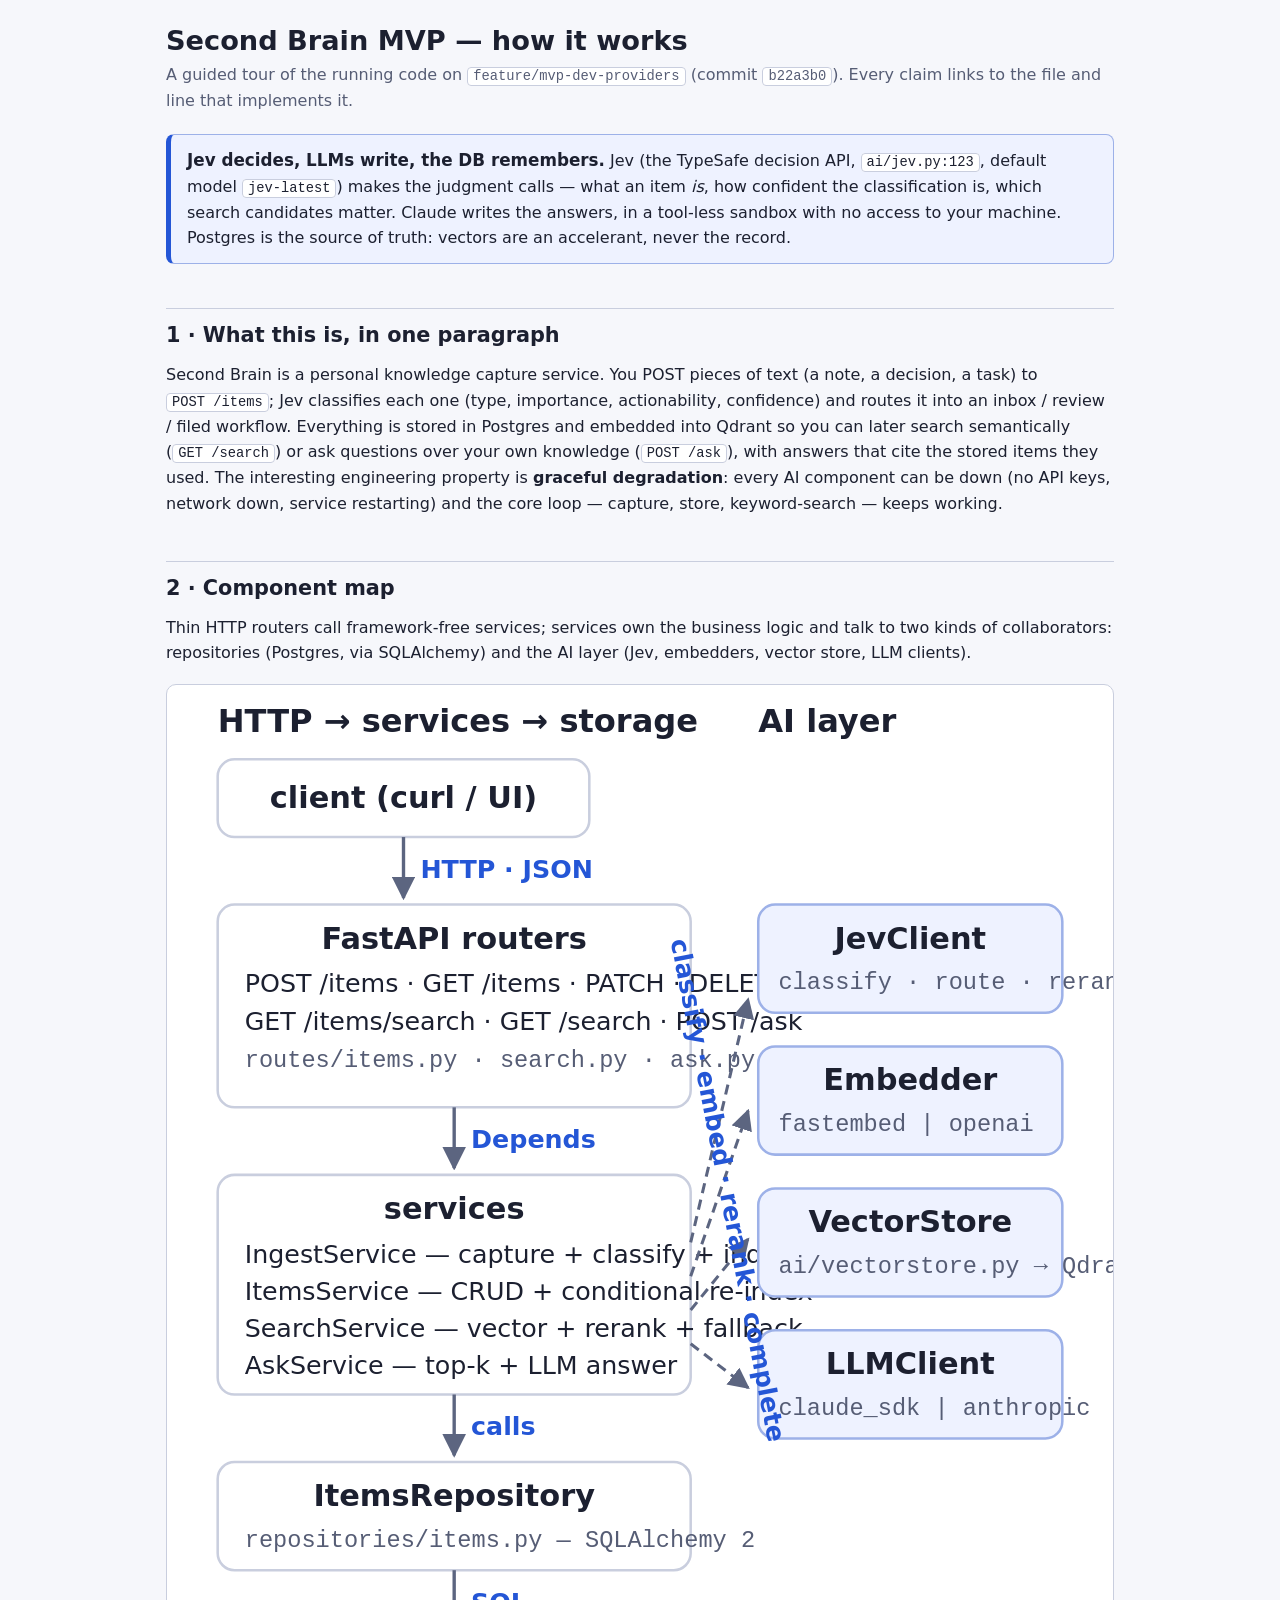
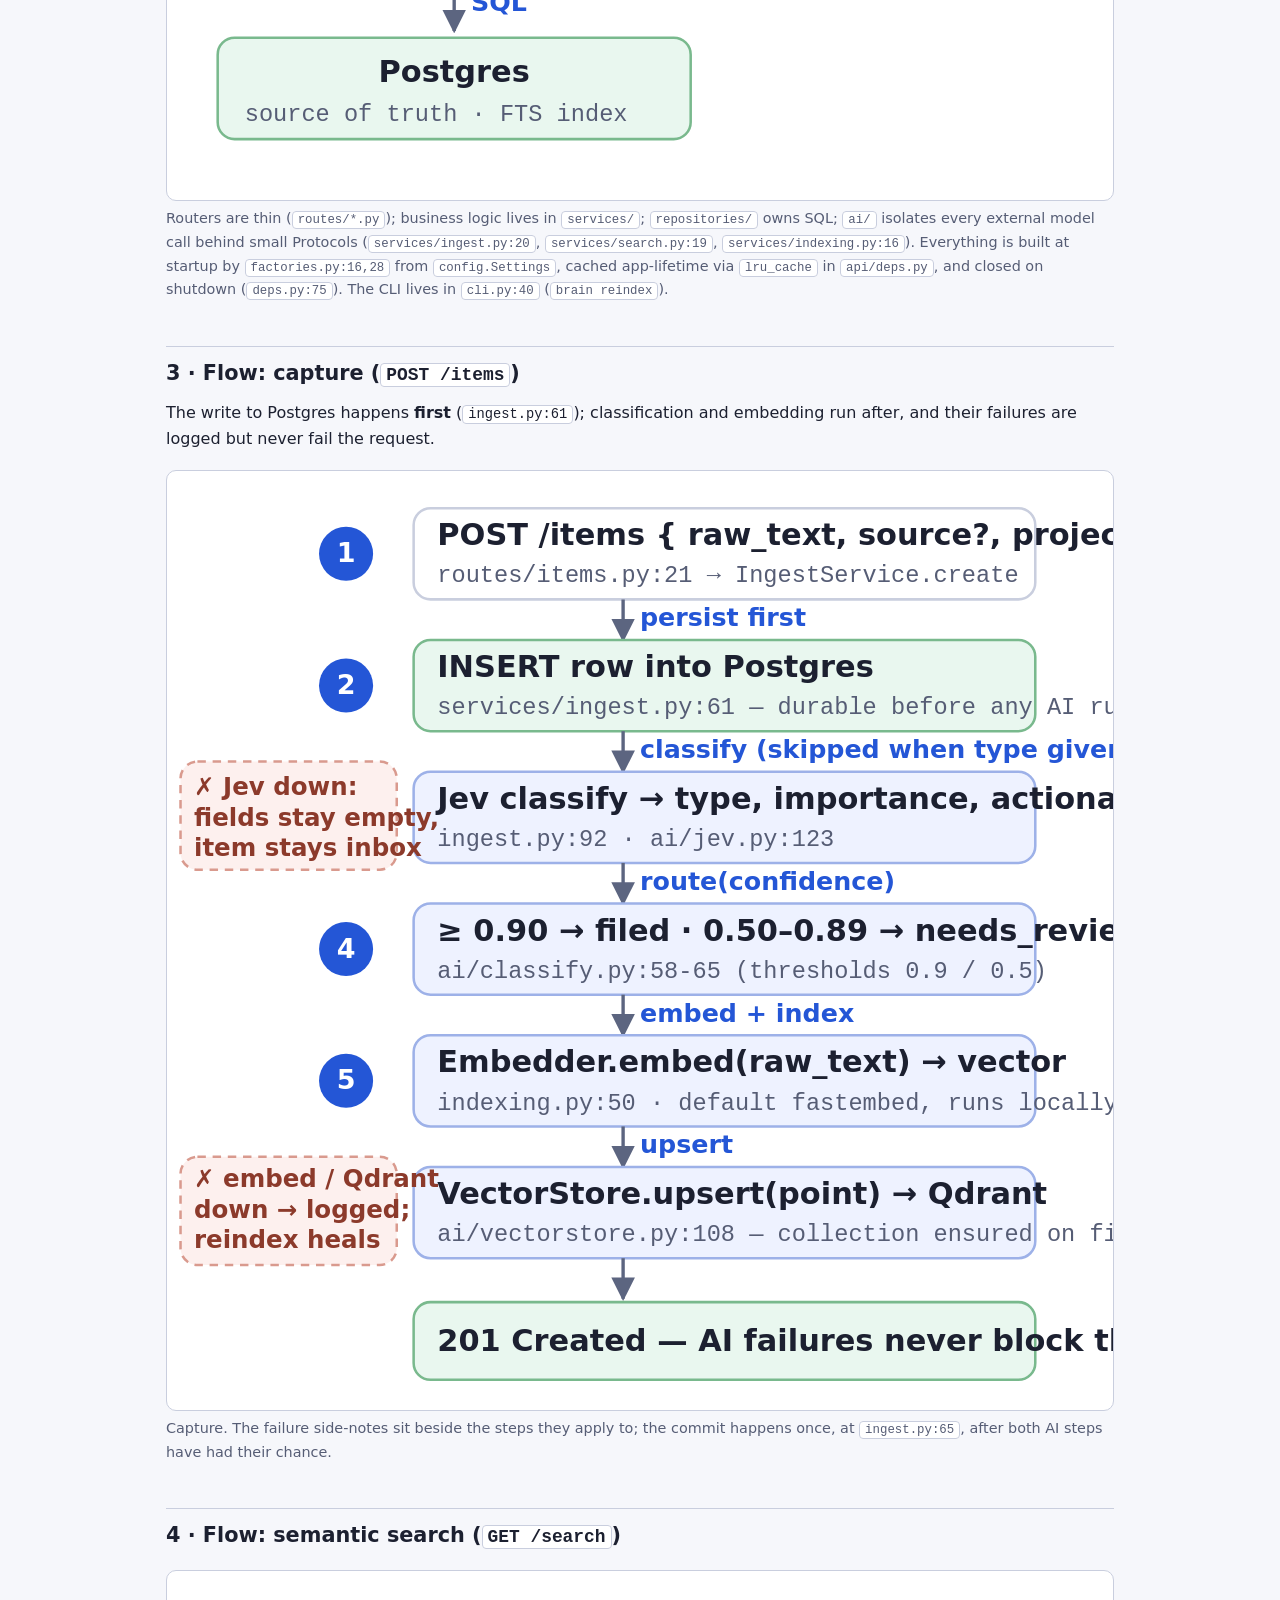
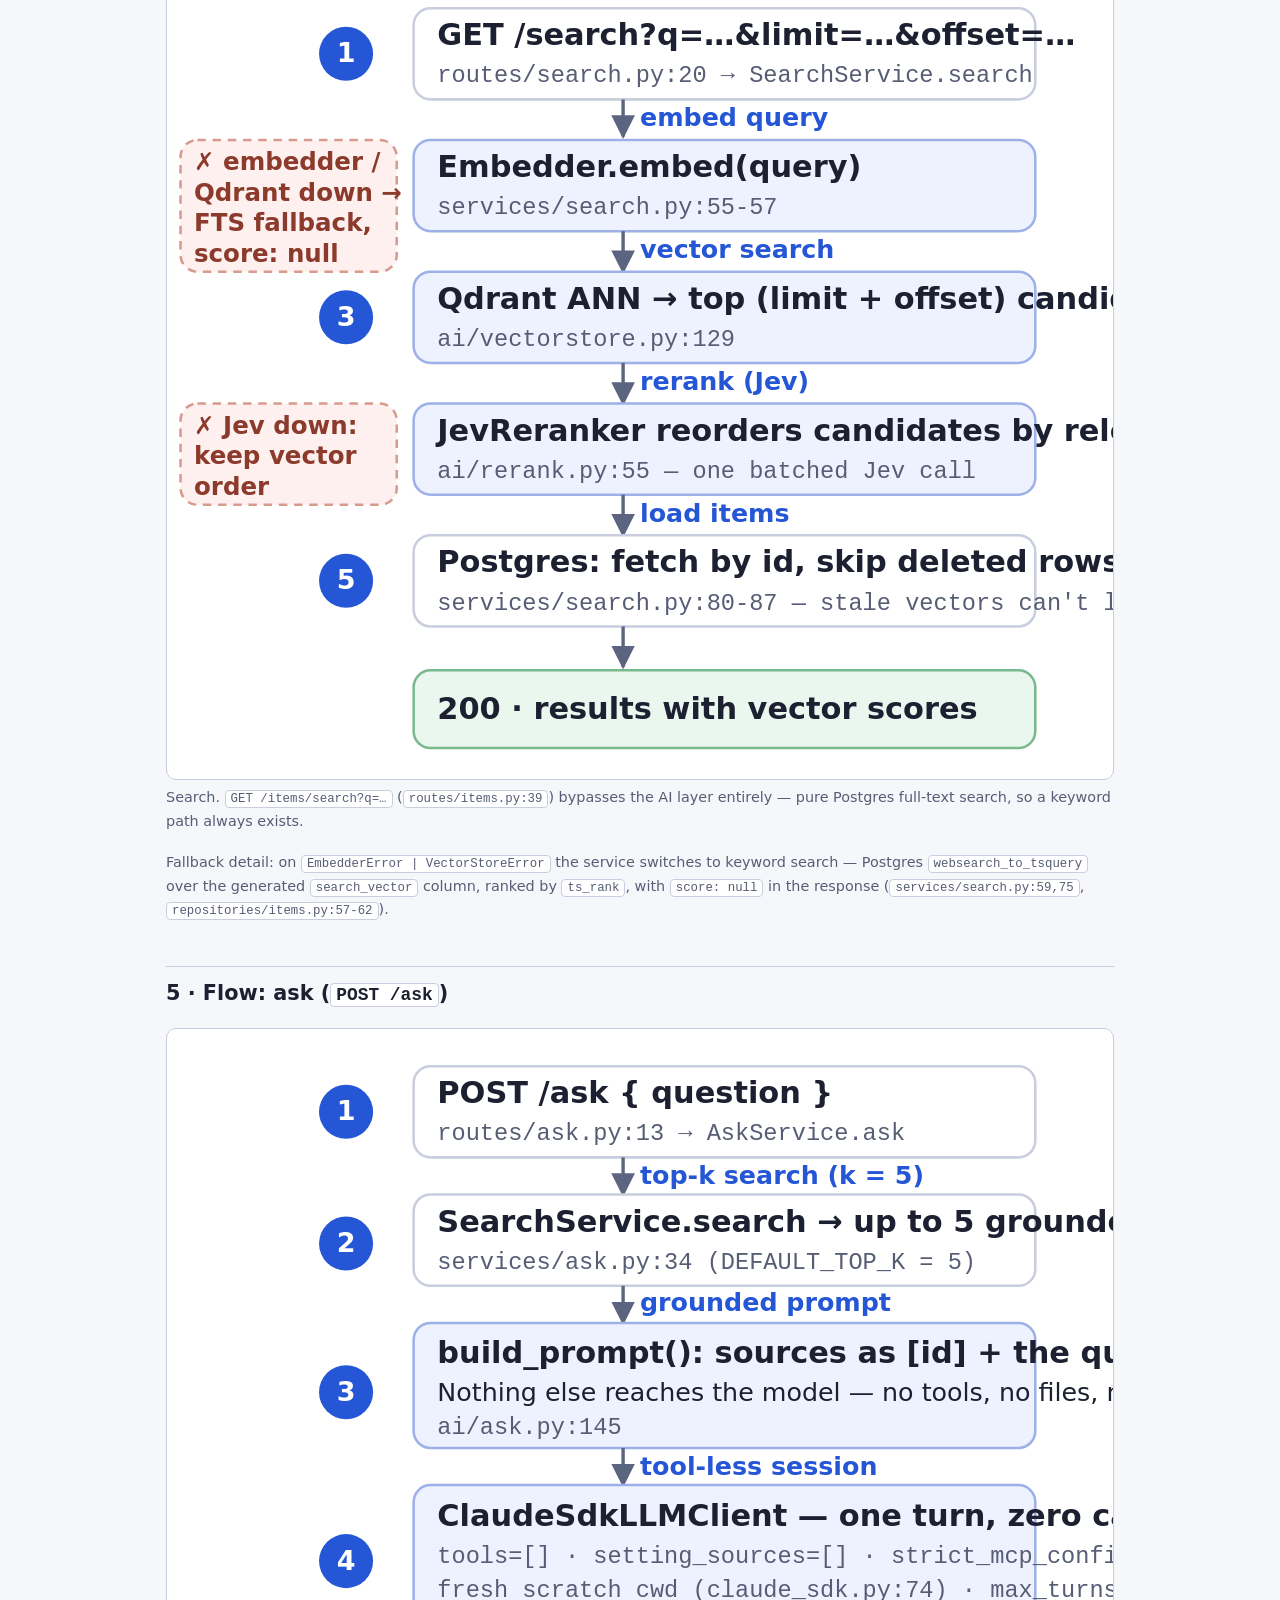
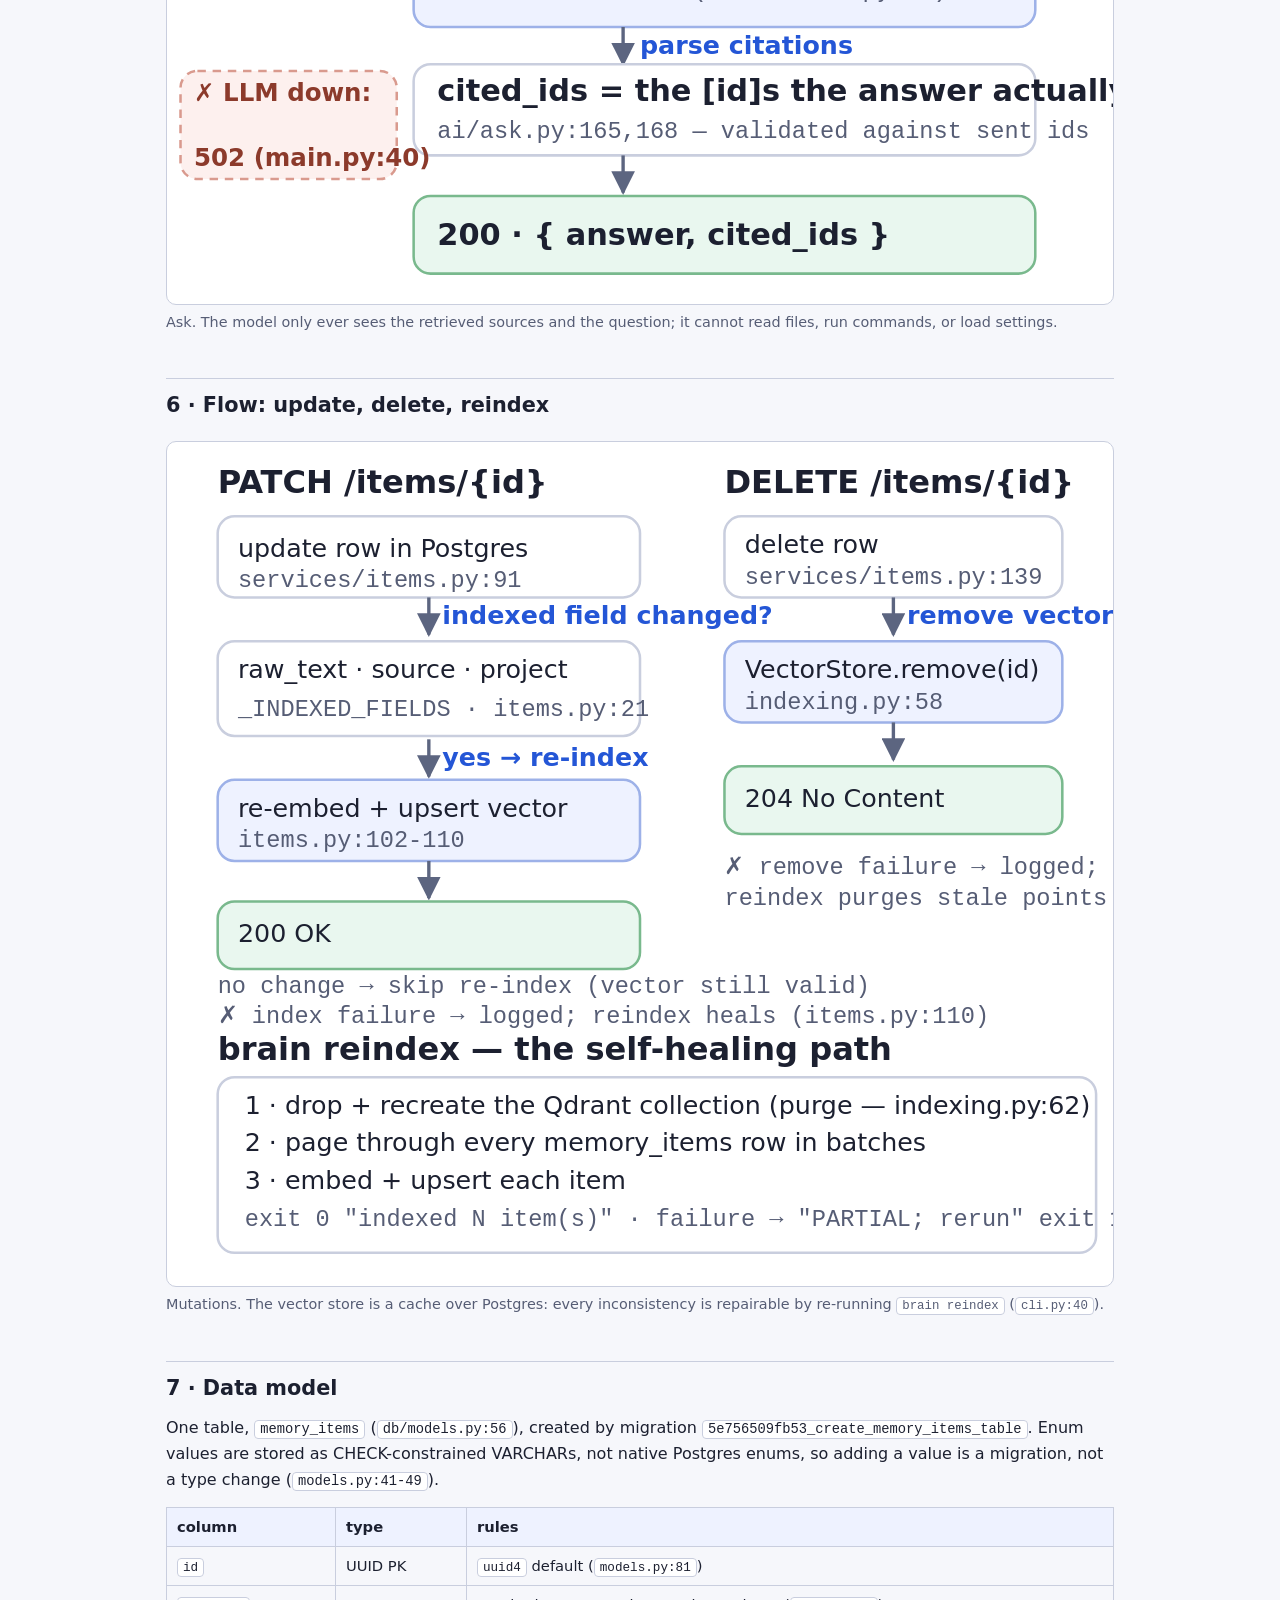
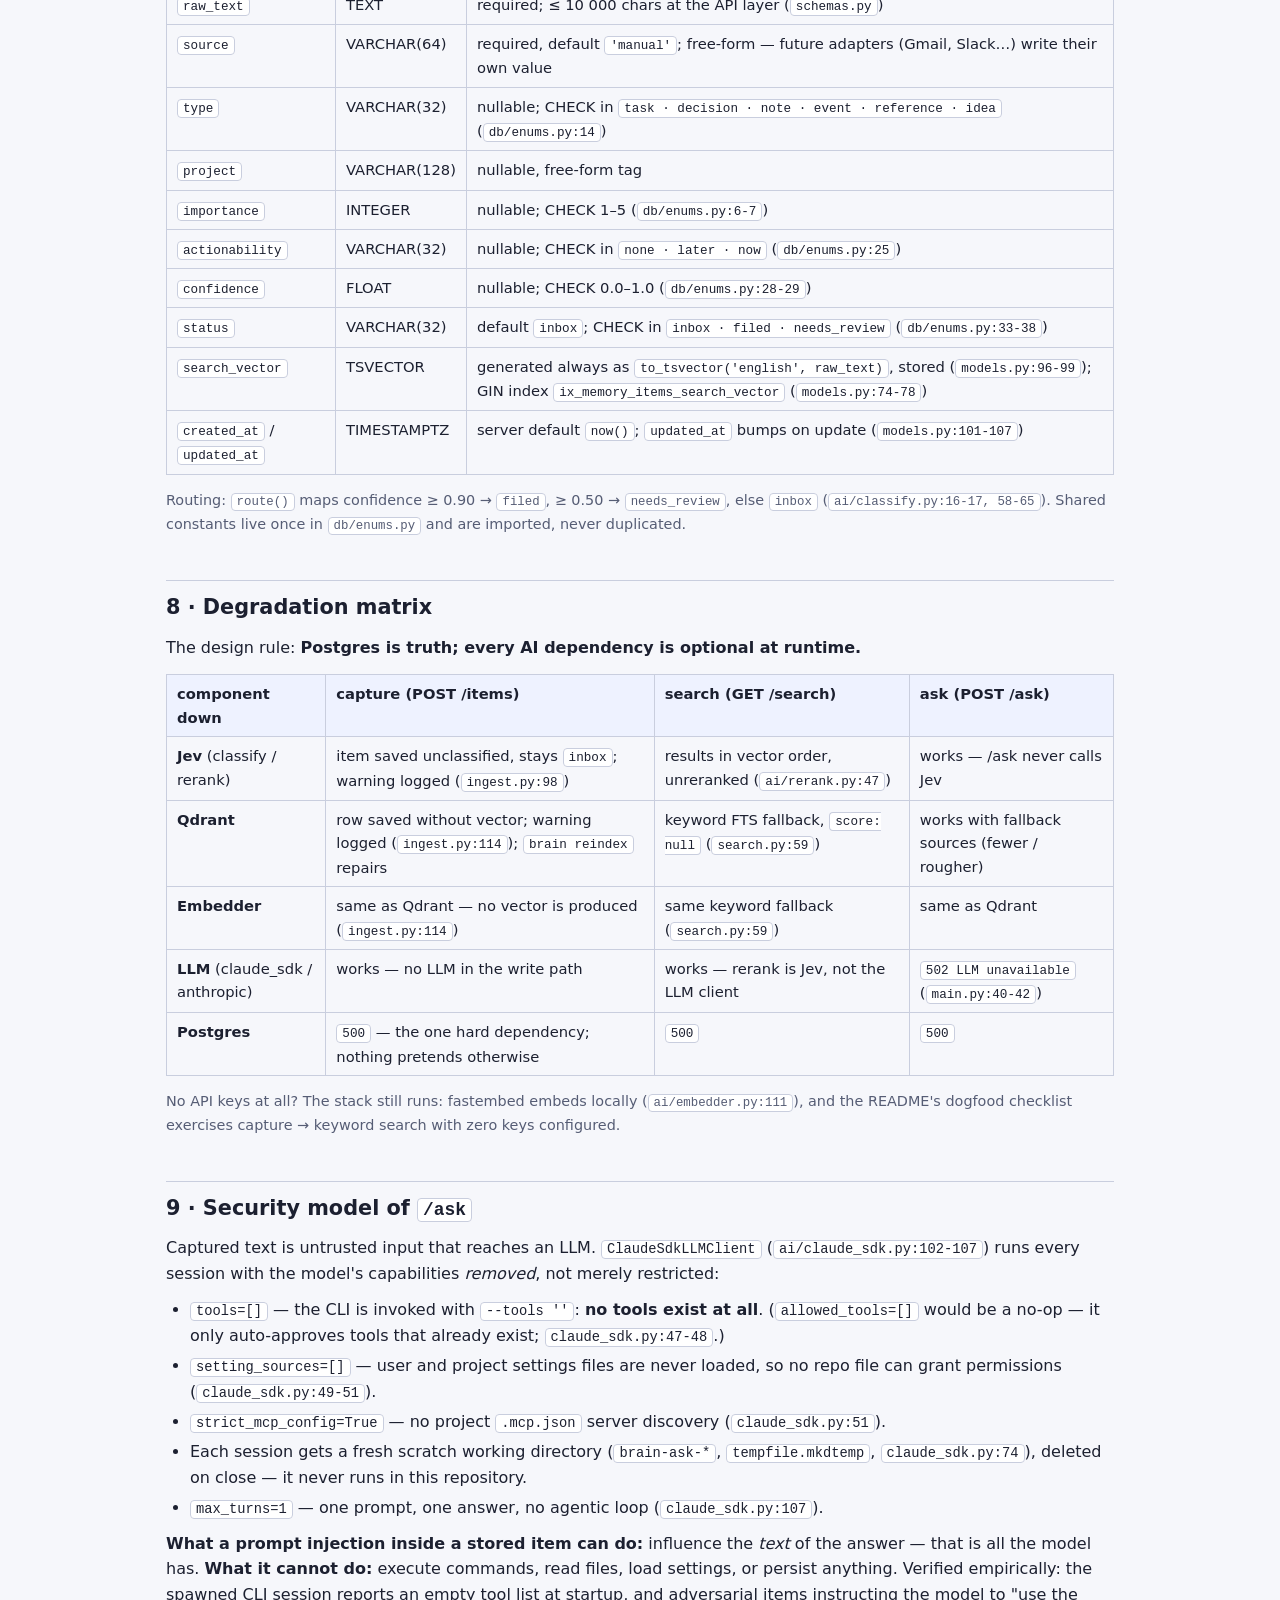
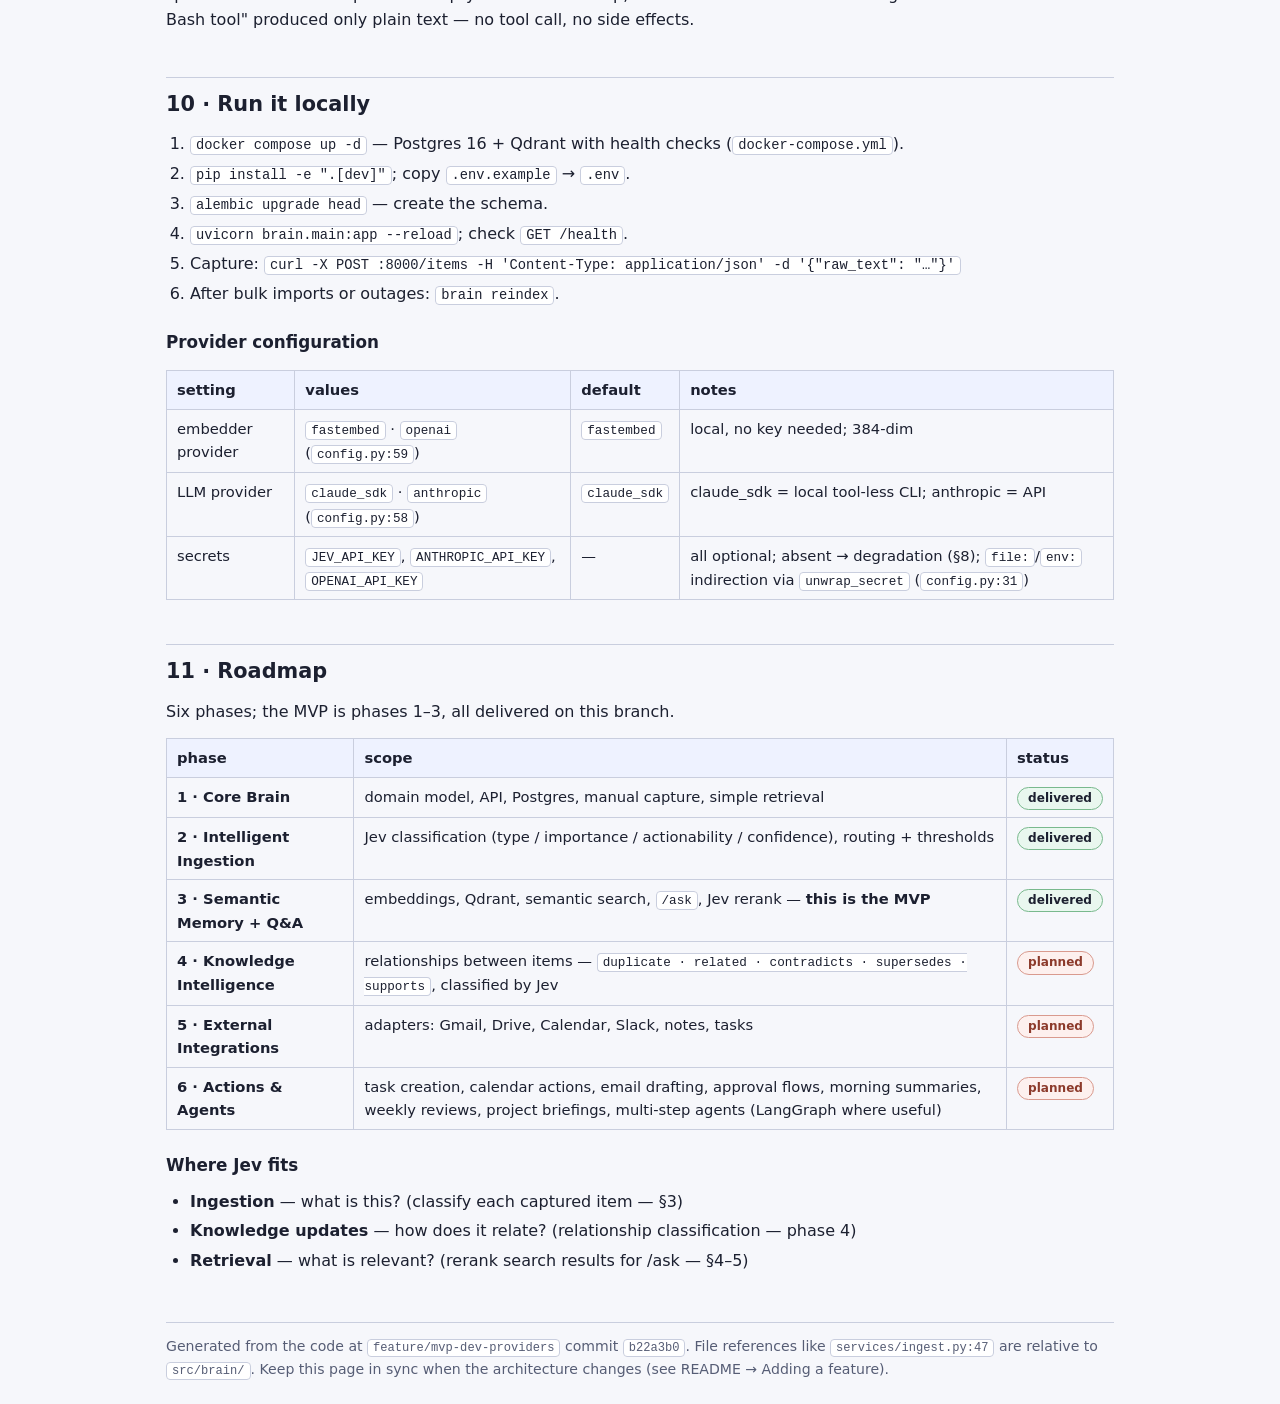
==== docs/how-it-works.html @ c9e5b7bb "Add self-contained HTML architecture explainer docs/how-it-works.html explains the MVP with inline-S" ====
<!DOCTYPE html>
<html lang="en">
<head>
<meta charset="utf-8"/>
<meta name="viewport" content="width=device-width, initial-scale=1"/>
<title>Second Brain MVP — how it works</title>
<style>
  :root {
    --bg: #f6f7fb;
    --fg: #1c2030;
    --muted: #565d75;
    --accent: #2456d6;
    --accent-contrast: #ffffff;
    --box-bg: #ffffff;
    --box-border: #c9cede;
    --ai-bg: #eef2ff;
    --ai-border: #9db1e8;
    --ok-bg: #e9f7ef;
    --ok-border: #79b98d;
    --fail-bg: #fdf0ee;
    --fail-border: #d99a8e;
    --fail-fg: #8c3a2b;
    --arrow: #5c6580;
  }
  @media (prefers-color-scheme: dark) {
    :root {
      --bg: #12141c;
      --fg: #e6e8f2;
      --muted: #a6adc6;
      --accent: #8db2ff;
      --accent-contrast: #10131c;
      --box-bg: #1b1e2b;
      --box-border: #3a4056;
      --ai-bg: #1c2340;
      --ai-border: #46538c;
      --ok-bg: #16281e;
      --ok-border: #3f7a53;
      --fail-bg: #2c1a16;
      --fail-border: #9c5a4a;
      --fail-fg: #f0a893;
      --arrow: #8b93ad;
    }
  }
  * { box-sizing: border-box; }
  html { -webkit-text-size-adjust: 100%; }
  body {
    margin: 0;
    background: var(--bg);
    color: var(--fg);
    font: 16px/1.6 system-ui, -apple-system, "Segoe UI", Roboto, sans-serif;
  }
  main { max-width: 980px; margin: 0 auto; padding: 24px 16px 64px; }
  h1 { font-size: 1.7rem; line-height: 1.25; margin: 0 0 4px; }
  .subtitle { color: var(--muted); margin: 0 0 20px; }
  h2 { font-size: 1.3rem; margin: 44px 0 10px; padding-top: 10px; border-top: 1px solid var(--box-border); }
  h3 { font-size: 1.05rem; margin: 22px 0 6px; }
  p { margin: 10px 0; }
  a { color: var(--accent); }
  code {
    font-family: ui-monospace, SFMono-Regular, Menlo, Consolas, monospace;
    font-size: 0.86em;
    background: var(--box-bg);
    border: 1px solid var(--box-border);
    border-radius: 4px;
    padding: 1px 5px;
    white-space: nowrap;
  }
  .principle {
    background: var(--ai-bg);
    border: 1px solid var(--ai-border);
    border-left: 5px solid var(--accent);
    border-radius: 8px;
    padding: 12px 16px;
    margin: 16px 0;
  }
  .principle strong { font-size: 1.05em; }
  figure { margin: 18px 0; padding: 0; }
  figure svg {
    display: block;
    width: 100%;
    height: auto;
    background: var(--box-bg);
    border: 1px solid var(--box-border);
    border-radius: 10px;
  }
  figcaption { color: var(--muted); font-size: 0.9em; margin-top: 6px; }
  table { border-collapse: collapse; width: 100%; margin: 14px 0; font-size: 0.92em; }
  th, td { border: 1px solid var(--box-border); padding: 7px 10px; text-align: left; vertical-align: top; }
  th { background: var(--ai-bg); }
  td code, th code { white-space: normal; }
  ul, ol { margin: 10px 0; padding-left: 24px; }
  li { margin: 4px 0; }
  .refs { color: var(--muted); font-size: 0.9em; }
  .badge {
    display: inline-block;
    border-radius: 999px;
    padding: 1px 10px;
    font-size: 0.82em;
    font-weight: 600;
    border: 1px solid var(--box-border);
  }
  .badge.done { background: var(--ok-bg); border-color: var(--ok-border); }
  .badge.planned { background: var(--fail-bg); border-color: var(--fail-border); color: var(--fail-fg); }
  footer { color: var(--muted); font-size: 0.88em; margin-top: 48px; border-top: 1px solid var(--box-border); padding-top: 12px; }

  /* SVG shared styles (inline svg elements inherit these rules) */
  .svgbox { fill: var(--box-bg); stroke: var(--box-border); stroke-width: 1.5; }
  .svgai  { fill: var(--ai-bg);  stroke: var(--ai-border);  stroke-width: 1.5; }
  .svgok  { fill: var(--ok-bg);  stroke: var(--ok-border);  stroke-width: 1.5; }
  .svgfail{ fill: var(--fail-bg); stroke: var(--fail-border); stroke-width: 1.5; stroke-dasharray: 5 4; }
  .t-main { fill: var(--fg); font: 600 18px system-ui, sans-serif; }
  .t-sub  { fill: var(--fg); font: 15px system-ui, sans-serif; }
  .t-code { fill: var(--muted); font: 14px ui-monospace, Menlo, monospace; }
  .t-label{ fill: var(--accent); font: 600 15px system-ui, sans-serif; }
  .t-step { fill: var(--accent-contrast); font: 700 16px system-ui, sans-serif; }
  .t-fail { fill: var(--fail-fg); font: 600 14.5px system-ui, sans-serif; }
  .t-head { fill: var(--fg); font: 700 19px system-ui, sans-serif; }
  .edge   { stroke: var(--arrow); stroke-width: 2; fill: none; }
  .edge-dash { stroke: var(--arrow); stroke-width: 1.8; fill: none; stroke-dasharray: 6 4; }
  .stepdot{ fill: var(--accent); }
</style>
</head>
<body>
<main>

<h1>Second Brain MVP — how it works</h1>
<p class="subtitle">A guided tour of the running code on <code>feature/mvp-dev-providers</code> (commit <code>b22a3b0</code>). Every claim links to the file and line that implements it.</p>

<div class="principle">
  <strong>Jev decides, LLMs write, the DB remembers.</strong>
  Jev (the TypeSafe decision API, <code>ai/jev.py:123</code>, default model
  <code>jev-latest</code>) makes the judgment calls — what an item <em>is</em>, how
  confident the classification is, which search candidates matter. Claude writes the
  answers, in a tool-less sandbox with no access to your machine. Postgres is the
  source of truth: vectors are an accelerant, never the record.
</div>

<h2 id="overview">1 · What this is, in one paragraph</h2>
<p>
Second Brain is a personal knowledge capture service. You POST pieces of text
(a note, a decision, a task) to <code>POST /items</code>; Jev classifies each one
(type, importance, actionability, confidence) and routes it into an inbox /
review / filed workflow. Everything is stored in Postgres and embedded into
Qdrant so you can later search semantically (<code>GET /search</code>) or ask
questions over your own knowledge (<code>POST /ask</code>), with answers that cite
the stored items they used. The interesting engineering property is
<strong>graceful degradation</strong>: every AI component can be down (no API
keys, network down, service restarting) and the core loop — capture, store,
keyword-search — keeps working.
</p>

<h2 id="components">2 · Component map</h2>
<p>
Thin HTTP routers call framework-free services; services own the business logic
and talk to two kinds of collaborators: repositories (Postgres, via SQLAlchemy)
and the AI layer (Jev, embedders, vector store, LLM clients).
</p>

<figure>
<svg viewBox="0 0 560 660" role="img" aria-labelledby="cmp-t cmp-d">
  <title id="cmp-t">Component map: routers, services, repositories, AI layer, storage</title>
  <desc id="cmp-d">HTTP routers for /items, /items/search, /search, /ask and /health call IngestService, ItemsService, SearchService and AskService. Services call ItemsRepository (Postgres) and the AI layer: JevClient, Embedder, VectorStore (Qdrant) and LLMClient.</desc>

  <text x="30" y="28" class="t-head">HTTP → services → storage</text>
  <text x="350" y="28" class="t-head">AI layer</text>

  <rect x="30" y="44" width="220" height="46" rx="10" class="svgbox"/>
  <text x="140" y="73" text-anchor="middle" class="t-main">client (curl / UI)</text>

  <rect x="30" y="130" width="280" height="120" rx="10" class="svgbox"/>
  <text x="170" y="156" text-anchor="middle" class="t-main">FastAPI routers</text>
  <text x="46" y="182" class="t-sub">POST /items · GET /items · PATCH · DELETE</text>
  <text x="46" y="204" class="t-sub">GET /items/search · GET /search · POST /ask</text>
  <text x="46" y="226" class="t-code">routes/items.py · search.py · ask.py · health.py</text>

  <rect x="30" y="290" width="280" height="130" rx="10" class="svgbox"/>
  <text x="170" y="316" text-anchor="middle" class="t-main">services</text>
  <text x="46" y="342" class="t-sub">IngestService — capture + classify + index</text>
  <text x="46" y="364" class="t-sub">ItemsService — CRUD + conditional re-index</text>
  <text x="46" y="386" class="t-sub">SearchService — vector + rerank + fallback</text>
  <text x="46" y="408" class="t-sub">AskService — top-k + LLM answer</text>

  <rect x="30" y="460" width="280" height="64" rx="10" class="svgbox"/>
  <text x="170" y="486" text-anchor="middle" class="t-main">ItemsRepository</text>
  <text x="46" y="510" class="t-code">repositories/items.py — SQLAlchemy 2</text>

  <rect x="30" y="564" width="280" height="60" rx="10" class="svgok"/>
  <text x="170" y="590" text-anchor="middle" class="t-main">Postgres</text>
  <text x="46" y="613" class="t-code">source of truth · FTS index</text>

  <rect x="350" y="130" width="180" height="64" rx="10" class="svgai"/>
  <text x="440" y="156" text-anchor="middle" class="t-main">JevClient</text>
  <text x="362" y="180" class="t-code">classify · route · rerank</text>

  <rect x="350" y="214" width="180" height="64" rx="10" class="svgai"/>
  <text x="440" y="240" text-anchor="middle" class="t-main">Embedder</text>
  <text x="362" y="264" class="t-code">fastembed | openai</text>

  <rect x="350" y="298" width="180" height="64" rx="10" class="svgai"/>
  <text x="440" y="324" text-anchor="middle" class="t-main">VectorStore</text>
  <text x="362" y="348" class="t-code">ai/vectorstore.py → Qdrant</text>

  <rect x="350" y="382" width="180" height="64" rx="10" class="svgai"/>
  <text x="440" y="408" text-anchor="middle" class="t-main">LLMClient</text>
  <text x="362" y="432" class="t-code">claude_sdk | anthropic</text>

  <path d="M140 90 L140 126" class="edge" marker-end="url(#arrowCmp)"/>
  <text x="150" y="114" class="t-label">HTTP · JSON</text>
  <path d="M170 250 L170 286" class="edge" marker-end="url(#arrowCmp)"/>
  <text x="180" y="274" class="t-label">Depends</text>
  <path d="M170 420 L170 456" class="edge" marker-end="url(#arrowCmp)"/>
  <text x="180" y="444" class="t-label">calls</text>
  <path d="M170 524 L170 560" class="edge" marker-end="url(#arrowCmp)"/>
  <text x="180" y="548" class="t-label">SQL</text>

  <path d="M310 330 L344 186" class="edge-dash" marker-end="url(#arrowCmp)"/>
  <path d="M310 350 L344 252" class="edge-dash" marker-end="url(#arrowCmp)"/>
  <path d="M310 370 L344 328" class="edge-dash" marker-end="url(#arrowCmp)"/>
  <path d="M310 390 L344 416" class="edge-dash" marker-end="url(#arrowCmp)"/>
  <text x="327" y="300" class="t-label" transform="rotate(79 327 300)" text-anchor="middle">classify · embed · rerank · complete</text>

  <defs>
    <marker id="arrowCmp" viewBox="0 0 10 10" refX="9" refY="5" markerWidth="7" markerHeight="7" orient="auto-start-reverse">
      <path d="M 0 0 L 10 5 L 0 10 z" fill="var(--arrow)"/>
    </marker>
  </defs>
</svg>
<figcaption>Routers are thin (<code>routes/*.py</code>); business logic lives in <code>services/</code>; <code>repositories/</code> owns SQL; <code>ai/</code> isolates every external model call behind small Protocols (<code>services/ingest.py:20</code>, <code>services/search.py:19</code>, <code>services/indexing.py:16</code>). Everything is built at startup by <code>factories.py:16,28</code> from <code>config.Settings</code>, cached app-lifetime via <code>lru_cache</code> in <code>api/deps.py</code>, and closed on shutdown (<code>deps.py:75</code>). The CLI lives in <code>cli.py:40</code> (<code>brain reindex</code>).</figcaption>
</figure>

<h2 id="capture">3 · Flow: capture (<code>POST /items</code>)</h2>
<p>
The write to Postgres happens <strong>first</strong> (<code>ingest.py:61</code>);
classification and embedding run after, and their failures are logged but never
fail the request.
</p>

<figure>
<svg viewBox="0 0 560 556" role="img" aria-labelledby="cap-t cap-d">
  <title id="cap-t">Capture flow</title>
  <desc id="cap-d">Client posts raw text; the item is persisted to Postgres first; Jev classifies it; confidence routes it to filed, needs_review or inbox; the text is embedded and upserted into Qdrant; response 201. Jev failures leave the item in inbox; embedder or Qdrant failures are healed by brain reindex.</desc>

  <circle cx="106" cy="49" r="16" class="stepdot"/><text x="106" y="54" text-anchor="middle" class="t-step">1</text>
  <rect x="146" y="22" width="368" height="54" rx="10" class="svgbox"/>
  <text x="160" y="44" class="t-main">POST /items { raw_text, source?, project?, type? }</text>
  <text x="160" y="66" class="t-code">routes/items.py:21 → IngestService.create</text>

  <path d="M270 76 L270 100" class="edge" marker-end="url(#arrowCap)"/>
  <text x="280" y="92" class="t-label">persist first</text>

  <circle cx="106" cy="127" r="16" class="stepdot"/><text x="106" y="132" text-anchor="middle" class="t-step">2</text>
  <rect x="146" y="100" width="368" height="54" rx="10" class="svgok"/>
  <text x="160" y="122" class="t-main">INSERT row into Postgres</text>
  <text x="160" y="144" class="t-code">services/ingest.py:61 — durable before any AI runs</text>

  <path d="M270 154 L270 178" class="edge" marker-end="url(#arrowCap)"/>
  <text x="280" y="170" class="t-label">classify (skipped when type given)</text>

  <circle cx="106" cy="205" r="16" class="stepdot"/><text x="106" y="210" text-anchor="middle" class="t-step">3</text>
  <rect x="146" y="178" width="368" height="54" rx="10" class="svgai"/>
  <text x="160" y="200" class="t-main">Jev classify → type, importance, actionability, confidence</text>
  <text x="160" y="222" class="t-code">ingest.py:92 · ai/jev.py:123</text>

  <rect x="8" y="172" width="128" height="64" rx="10" class="svgfail"/>
  <text x="16" y="192" class="t-fail">✗ Jev down:</text>
  <text x="16" y="210" class="t-fail">fields stay empty,</text>
  <text x="16" y="228" class="t-fail">item stays inbox</text>

  <path d="M270 232 L270 256" class="edge" marker-end="url(#arrowCap)"/>
  <text x="280" y="248" class="t-label">route(confidence)</text>

  <circle cx="106" cy="283" r="16" class="stepdot"/><text x="106" y="288" text-anchor="middle" class="t-step">4</text>
  <rect x="146" y="256" width="368" height="54" rx="10" class="svgai"/>
  <text x="160" y="278" class="t-main">≥ 0.90 → filed · 0.50–0.89 → needs_review · &lt; 0.50 → inbox</text>
  <text x="160" y="300" class="t-code">ai/classify.py:58-65 (thresholds 0.9 / 0.5)</text>

  <path d="M270 310 L270 334" class="edge" marker-end="url(#arrowCap)"/>
  <text x="280" y="326" class="t-label">embed + index</text>

  <circle cx="106" cy="361" r="16" class="stepdot"/><text x="106" y="366" text-anchor="middle" class="t-step">5</text>
  <rect x="146" y="334" width="368" height="54" rx="10" class="svgai"/>
  <text x="160" y="356" class="t-main">Embedder.embed(raw_text) → vector</text>
  <text x="160" y="378" class="t-code">indexing.py:50 · default fastembed, runs locally (embedder.py:111)</text>

  <path d="M270 388 L270 412" class="edge" marker-end="url(#arrowCap)"/>
  <text x="280" y="404" class="t-label">upsert</text>

  <circle cx="106" cy="439" r="16" class="stepdot"/><text x="106" y="444" text-anchor="middle" class="t-step">6</text>
  <rect x="146" y="412" width="368" height="54" rx="10" class="svgai"/>
  <text x="160" y="434" class="t-main">VectorStore.upsert(point) → Qdrant</text>
  <text x="160" y="456" class="t-code">ai/vectorstore.py:108 — collection ensured on first write</text>

  <rect x="8" y="406" width="128" height="64" rx="10" class="svgfail"/>
  <text x="16" y="424" class="t-fail">✗ embed / Qdrant</text>
  <text x="16" y="442" class="t-fail">down → logged;</text>
  <text x="16" y="460" class="t-fail">reindex heals</text>

  <path d="M270 466 L270 490" class="edge" marker-end="url(#arrowCap)"/>
  <rect x="146" y="492" width="368" height="46" rx="10" class="svgok"/>
  <text x="160" y="521" class="t-main">201 Created — AI failures never block the write</text>

  <defs>
    <marker id="arrowCap" viewBox="0 0 10 10" refX="9" refY="5" markerWidth="7" markerHeight="7" orient="auto-start-reverse">
      <path d="M 0 0 L 10 5 L 0 10 z" fill="var(--arrow)"/>
    </marker>
  </defs>
</svg>
<figcaption>Capture. The failure side-notes sit beside the steps they apply to; the commit happens once, at <code>ingest.py:65</code>, after both AI steps have had their chance.</figcaption>
</figure>

<h2 id="search">4 · Flow: semantic search (<code>GET /search</code>)</h2>

<figure>
<svg viewBox="0 0 560 478" role="img" aria-labelledby="sea-t sea-d">
  <title id="sea-t">Search flow</title>
  <desc id="sea-d">Query comes in; it is embedded; Qdrant returns nearest candidates; Jev reranks them; full items are loaded from Postgres and returned with scores. If the embedder or Qdrant is down, the service falls back to Postgres full-text search with null scores.</desc>

  <circle cx="106" cy="49" r="16" class="stepdot"/><text x="106" y="54" text-anchor="middle" class="t-step">1</text>
  <rect x="146" y="22" width="368" height="54" rx="10" class="svgbox"/>
  <text x="160" y="44" class="t-main">GET /search?q=…&amp;limit=…&amp;offset=…</text>
  <text x="160" y="66" class="t-code">routes/search.py:20 → SearchService.search</text>

  <path d="M270 76 L270 98" class="edge" marker-end="url(#arrowSea)"/>
  <text x="280" y="92" class="t-label">embed query</text>

  <circle cx="106" cy="127" r="16" class="stepdot"/><text x="106" y="132" text-anchor="middle" class="t-step">2</text>
  <rect x="146" y="100" width="368" height="54" rx="10" class="svgai"/>
  <text x="160" y="122" class="t-main">Embedder.embed(query)</text>
  <text x="160" y="144" class="t-code">services/search.py:55-57</text>

  <rect x="8" y="100" width="128" height="78" rx="10" class="svgfail"/>
  <text x="16" y="118" class="t-fail">✗ embedder /</text>
  <text x="16" y="136" class="t-fail">Qdrant down →</text>
  <text x="16" y="154" class="t-fail">FTS fallback,</text>
  <text x="16" y="172" class="t-fail">score: null</text>

  <path d="M270 154 L270 178" class="edge" marker-end="url(#arrowSea)"/>
  <text x="280" y="170" class="t-label">vector search</text>

  <circle cx="106" cy="205" r="16" class="stepdot"/><text x="106" y="210" text-anchor="middle" class="t-step">3</text>
  <rect x="146" y="178" width="368" height="54" rx="10" class="svgai"/>
  <text x="160" y="200" class="t-main">Qdrant ANN → top (limit + offset) candidates</text>
  <text x="160" y="222" class="t-code">ai/vectorstore.py:129</text>

  <path d="M270 232 L270 256" class="edge" marker-end="url(#arrowSea)"/>
  <text x="280" y="248" class="t-label">rerank (Jev)</text>

  <circle cx="106" cy="283" r="16" class="stepdot"/><text x="106" y="288" text-anchor="middle" class="t-step">4</text>
  <rect x="146" y="256" width="368" height="54" rx="10" class="svgai"/>
  <text x="160" y="278" class="t-main">JevReranker reorders candidates by relevance</text>
  <text x="160" y="300" class="t-code">ai/rerank.py:55 — one batched Jev call</text>

  <rect x="8" y="256" width="128" height="60" rx="10" class="svgfail"/>
  <text x="16" y="274" class="t-fail">✗ Jev down:</text>
  <text x="16" y="292" class="t-fail">keep vector</text>
  <text x="16" y="310" class="t-fail">order</text>

  <path d="M270 310 L270 334" class="edge" marker-end="url(#arrowSea)"/>
  <text x="280" y="326" class="t-label">load items</text>

  <circle cx="106" cy="361" r="16" class="stepdot"/><text x="106" y="366" text-anchor="middle" class="t-step">5</text>
  <rect x="146" y="334" width="368" height="54" rx="10" class="svgbox"/>
  <text x="160" y="356" class="t-main">Postgres: fetch by id, skip deleted rows</text>
  <text x="160" y="378" class="t-code">services/search.py:80-87 — stale vectors can't leak deleted data</text>

  <path d="M270 388 L270 412" class="edge" marker-end="url(#arrowSea)"/>
  <rect x="146" y="414" width="368" height="46" rx="10" class="svgok"/>
  <text x="160" y="443" class="t-main">200 · results with vector scores</text>

  <defs>
    <marker id="arrowSea" viewBox="0 0 10 10" refX="9" refY="5" markerWidth="7" markerHeight="7" orient="auto-start-reverse">
      <path d="M 0 0 L 10 5 L 0 10 z" fill="var(--arrow)"/>
    </marker>
  </defs>
</svg>
<figcaption>Search. <code>GET /items/search?q=…</code> (<code>routes/items.py:39</code>) bypasses the AI layer entirely — pure Postgres full-text search, so a keyword path always exists.</figcaption>
</figure>

<p class="refs">
Fallback detail: on <code>EmbedderError | VectorStoreError</code> the service
switches to keyword search — Postgres <code>websearch_to_tsquery</code> over the
generated <code>search_vector</code> column, ranked by <code>ts_rank</code>, with
<code>score: null</code> in the response
(<code>services/search.py:59,75</code>, <code>repositories/items.py:57-62</code>).
</p>

<h2 id="ask">5 · Flow: ask (<code>POST /ask</code>)</h2>

<figure>
<svg viewBox="0 0 560 518" role="img" aria-labelledby="ask-t ask-d">
  <title id="ask-t">Ask flow</title>
  <desc id="ask-d">Question comes in; the service searches top-5 sources; a prompt is built that contains only those sources plus the question; a tool-less Claude session answers; citations are parsed back out; response 200 with answer and cited_ids, or 502 if the LLM is unavailable.</desc>

  <circle cx="106" cy="49" r="16" class="stepdot"/><text x="106" y="54" text-anchor="middle" class="t-step">1</text>
  <rect x="146" y="22" width="368" height="54" rx="10" class="svgbox"/>
  <text x="160" y="44" class="t-main">POST /ask { question }</text>
  <text x="160" y="66" class="t-code">routes/ask.py:13 → AskService.ask</text>

  <path d="M270 76 L270 98" class="edge" marker-end="url(#arrowAsk)"/>
  <text x="280" y="92" class="t-label">top-k search (k = 5)</text>

  <circle cx="106" cy="127" r="16" class="stepdot"/><text x="106" y="132" text-anchor="middle" class="t-step">2</text>
  <rect x="146" y="98" width="368" height="54" rx="10" class="svgbox"/>
  <text x="160" y="120" class="t-main">SearchService.search → up to 5 grounded sources</text>
  <text x="160" y="142" class="t-code">services/ask.py:34 (DEFAULT_TOP_K = 5)</text>

  <path d="M270 152 L270 174" class="edge" marker-end="url(#arrowAsk)"/>
  <text x="280" y="167" class="t-label">grounded prompt</text>

  <circle cx="106" cy="215" r="16" class="stepdot"/><text x="106" y="220" text-anchor="middle" class="t-step">3</text>
  <rect x="146" y="174" width="368" height="74" rx="10" class="svgai"/>
  <text x="160" y="198" class="t-main">build_prompt(): sources as [id] + the question</text>
  <text x="160" y="220" class="t-sub">Nothing else reaches the model — no tools, no files, no settings</text>
  <text x="160" y="240" class="t-code">ai/ask.py:145</text>

  <path d="M270 248 L270 270" class="edge" marker-end="url(#arrowAsk)"/>
  <text x="280" y="264" class="t-label">tool-less session</text>

  <circle cx="106" cy="315" r="16" class="stepdot"/><text x="106" y="320" text-anchor="middle" class="t-step">4</text>
  <rect x="146" y="270" width="368" height="84" rx="10" class="svgai"/>
  <text x="160" y="294" class="t-main">ClaudeSdkLLMClient — one turn, zero capabilities</text>
  <text x="160" y="316" class="t-code">tools=[] · setting_sources=[] · strict_mcp_config</text>
  <text x="160" y="336" class="t-code">fresh scratch cwd (claude_sdk.py:74) · max_turns=1 (:107)</text>

  <path d="M270 354 L270 376" class="edge" marker-end="url(#arrowAsk)"/>
  <text x="280" y="370" class="t-label">parse citations</text>

  <circle cx="106" cy="407" r="16" class="stepdot"/><text x="106" y="412" text-anchor="middle" class="t-step">5</text>
  <rect x="146" y="376" width="368" height="54" rx="10" class="svgbox"/>
  <text x="160" y="398" class="t-main">cited_ids = the [id]s the answer actually quotes</text>
  <text x="160" y="420" class="t-code">ai/ask.py:165,168 — validated against sent ids</text>

  <path d="M270 430 L270 452" class="edge" marker-end="url(#arrowAsk)"/>
  <rect x="146" y="454" width="368" height="46" rx="10" class="svgok"/>
  <text x="160" y="483" class="t-main">200 · { answer, cited_ids }</text>

  <rect x="8" y="380" width="128" height="64" rx="10" class="svgfail"/>
  <text x="16" y="398" class="t-fail">✗ LLM down:</text>
  <text x="16" y="436" class="t-fail">502 (main.py:40)</text>

  <defs>
    <marker id="arrowAsk" viewBox="0 0 10 10" refX="9" refY="5" markerWidth="7" markerHeight="7" orient="auto-start-reverse">
      <path d="M 0 0 L 10 5 L 0 10 z" fill="var(--arrow)"/>
    </marker>
  </defs>
</svg>
<figcaption>Ask. The model only ever sees the retrieved sources and the question; it cannot read files, run commands, or load settings.</figcaption>
</figure>

<h2 id="mutate">6 · Flow: update, delete, reindex</h2>

<figure>
<svg viewBox="0 0 560 500" role="img" aria-labelledby="mut-t mut-d">
  <title id="mut-t">Update, delete and reindex flows</title>
  <desc id="mut-d">PATCH updates the Postgres row and re-embeds the item only if an indexed field changed. DELETE removes the row and its vector. The brain reindex CLI purges the Qdrant collection and rebuilds it from Postgres, healing any missed vector writes.</desc>

  <text x="30" y="30" class="t-head">PATCH /items/{id}</text>
  <rect x="30" y="44" width="250" height="48" rx="10" class="svgbox"/>
  <text x="42" y="68" class="t-sub">update row in Postgres</text>
  <text x="42" y="86" class="t-code">services/items.py:91</text>

  <path d="M155 92 L155 114" class="edge" marker-end="url(#arrowMut)"/>
  <text x="163" y="108" class="t-label">indexed field changed?</text>

  <rect x="30" y="118" width="250" height="56" rx="10" class="svgbox"/>
  <text x="42" y="140" class="t-sub">raw_text · source · project</text>
  <text x="42" y="162" class="t-code">_INDEXED_FIELDS · items.py:21</text>

  <path d="M155 176 L155 198" class="edge" marker-end="url(#arrowMut)"/>
  <text x="163" y="192" class="t-label">yes → re-index</text>

  <rect x="30" y="200" width="250" height="48" rx="10" class="svgai"/>
  <text x="42" y="222" class="t-sub">re-embed + upsert vector</text>
  <text x="42" y="240" class="t-code">items.py:102-110</text>

  <path d="M155 248 L155 270" class="edge" marker-end="url(#arrowMut)"/>
  <rect x="30" y="272" width="250" height="40" rx="10" class="svgok"/>
  <text x="42" y="296" class="t-sub">200 OK</text>

  <text x="30" y="326" class="t-code">no change → skip re-index (vector still valid)</text>
  <text x="30" y="344" class="t-code">✗ index failure → logged; reindex heals (items.py:110)</text>

  <text x="330" y="30" class="t-head">DELETE /items/{id}</text>
  <rect x="330" y="44" width="200" height="48" rx="10" class="svgbox"/>
  <text x="342" y="66" class="t-sub">delete row</text>
  <text x="342" y="84" class="t-code">services/items.py:139</text>

  <path d="M430 92 L430 114" class="edge" marker-end="url(#arrowMut)"/>
  <text x="438" y="108" class="t-label">remove vector</text>

  <rect x="330" y="118" width="200" height="48" rx="10" class="svgai"/>
  <text x="342" y="140" class="t-sub">VectorStore.remove(id)</text>
  <text x="342" y="158" class="t-code">indexing.py:58</text>

  <path d="M430 166 L430 188" class="edge" marker-end="url(#arrowMut)"/>
  <rect x="330" y="192" width="200" height="40" rx="10" class="svgok"/>
  <text x="342" y="216" class="t-sub">204 No Content</text>

  <text x="330" y="256" class="t-code">✗ remove failure → logged;</text>
  <text x="330" y="274" class="t-code">reindex purges stale points</text>

  <text x="30" y="366" class="t-head">brain reindex — the self-healing path</text>
  <rect x="30" y="376" width="520" height="104" rx="10" class="svgbox"/>
  <text x="46" y="398" class="t-sub">1 · drop + recreate the Qdrant collection (purge — indexing.py:62)</text>
  <text x="46" y="420" class="t-sub">2 · page through every memory_items row in batches</text>
  <text x="46" y="442" class="t-sub">3 · embed + upsert each item</text>
  <text x="46" y="464" class="t-code">exit 0 "indexed N item(s)" · failure → "PARTIAL; rerun" exit 1 (cli.py:66-77)</text>

  <defs>
    <marker id="arrowMut" viewBox="0 0 10 10" refX="9" refY="5" markerWidth="7" markerHeight="7" orient="auto-start-reverse">
      <path d="M 0 0 L 10 5 L 0 10 z" fill="var(--arrow)"/>
    </marker>
  </defs>
</svg>
<figcaption>Mutations. The vector store is a cache over Postgres: every inconsistency is repairable by re-running <code>brain reindex</code> (<code>cli.py:40</code>).</figcaption>
</figure>

<h2 id="model">7 · Data model</h2>
<p>
One table, <code>memory_items</code> (<code>db/models.py:56</code>), created by
migration <code>5e756509fb53_create_memory_items_table</code>. Enum values are
stored as CHECK-constrained VARCHARs, not native Postgres enums, so adding a
value is a migration, not a type change (<code>models.py:41-49</code>).
</p>

<table>
<thead><tr><th>column</th><th>type</th><th>rules</th></tr></thead>
<tbody>
<tr><td><code>id</code></td><td>UUID PK</td><td><code>uuid4</code> default (<code>models.py:81</code>)</td></tr>
<tr><td><code>raw_text</code></td><td>TEXT</td><td>required; ≤ 10 000 chars at the API layer (<code>schemas.py</code>)</td></tr>
<tr><td><code>source</code></td><td>VARCHAR(64)</td><td>required, default <code>'manual'</code>; free-form — future adapters (Gmail, Slack…) write their own value</td></tr>
<tr><td><code>type</code></td><td>VARCHAR(32)</td><td>nullable; CHECK in <code>task · decision · note · event · reference · idea</code> (<code>db/enums.py:14</code>)</td></tr>
<tr><td><code>project</code></td><td>VARCHAR(128)</td><td>nullable, free-form tag</td></tr>
<tr><td><code>importance</code></td><td>INTEGER</td><td>nullable; CHECK 1–5 (<code>db/enums.py:6-7</code>)</td></tr>
<tr><td><code>actionability</code></td><td>VARCHAR(32)</td><td>nullable; CHECK in <code>none · later · now</code> (<code>db/enums.py:25</code>)</td></tr>
<tr><td><code>confidence</code></td><td>FLOAT</td><td>nullable; CHECK 0.0–1.0 (<code>db/enums.py:28-29</code>)</td></tr>
<tr><td><code>status</code></td><td>VARCHAR(32)</td><td>default <code>inbox</code>; CHECK in <code>inbox · filed · needs_review</code> (<code>db/enums.py:33-38</code>)</td></tr>
<tr><td><code>search_vector</code></td><td>TSVECTOR</td><td>generated always as <code>to_tsvector('english', raw_text)</code>, stored (<code>models.py:96-99</code>); GIN index <code>ix_memory_items_search_vector</code> (<code>models.py:74-78</code>)</td></tr>
<tr><td><code>created_at</code> / <code>updated_at</code></td><td>TIMESTAMPTZ</td><td>server default <code>now()</code>; <code>updated_at</code> bumps on update (<code>models.py:101-107</code>)</td></tr>
</tbody>
</table>

<p class="refs">
Routing: <code>route()</code> maps confidence ≥ 0.90 → <code>filed</code>,
≥ 0.50 → <code>needs_review</code>, else <code>inbox</code>
(<code>ai/classify.py:16-17, 58-65</code>). Shared constants live once in
<code>db/enums.py</code> and are imported, never duplicated.
</p>

<h2 id="degradation">8 · Degradation matrix</h2>
<p>The design rule: <strong>Postgres is truth; every AI dependency is optional at runtime.</strong></p>

<table>
<thead><tr><th>component down</th><th>capture (POST /items)</th><th>search (GET /search)</th><th>ask (POST /ask)</th></tr></thead>
<tbody>
<tr>
  <td><strong>Jev</strong> (classify / rerank)</td>
  <td>item saved unclassified, stays <code>inbox</code>; warning logged (<code>ingest.py:98</code>)</td>
  <td>results in vector order, unreranked (<code>ai/rerank.py:47</code>)</td>
  <td>works — /ask never calls Jev</td>
</tr>
<tr>
  <td><strong>Qdrant</strong></td>
  <td>row saved without vector; warning logged (<code>ingest.py:114</code>); <code>brain reindex</code> repairs</td>
  <td>keyword FTS fallback, <code>score: null</code> (<code>search.py:59</code>)</td>
  <td>works with fallback sources (fewer / rougher)</td>
</tr>
<tr>
  <td><strong>Embedder</strong></td>
  <td>same as Qdrant — no vector is produced (<code>ingest.py:114</code>)</td>
  <td>same keyword fallback (<code>search.py:59</code>)</td>
  <td>same as Qdrant</td>
</tr>
<tr>
  <td><strong>LLM</strong> (claude_sdk / anthropic)</td>
  <td>works — no LLM in the write path</td>
  <td>works — rerank is Jev, not the LLM client</td>
  <td><code>502 LLM unavailable</code> (<code>main.py:40-42</code>)</td>
</tr>
<tr>
  <td><strong>Postgres</strong></td>
  <td><code>500</code> — the one hard dependency; nothing pretends otherwise</td>
  <td><code>500</code></td>
  <td><code>500</code></td>
</tr>
</tbody>
</table>

<p class="refs">
No API keys at all? The stack still runs: fastembed embeds locally
(<code>ai/embedder.py:111</code>), and the README's dogfood checklist exercises
capture → keyword search with zero keys configured.
</p>

<h2 id="security">9 · Security model of <code>/ask</code></h2>
<p>
Captured text is untrusted input that reaches an LLM. <code>ClaudeSdkLLMClient</code>
(<code>ai/claude_sdk.py:102-107</code>) runs every session with the model's
capabilities <em>removed</em>, not merely restricted:
</p>
<ul>
  <li><code>tools=[]</code> — the CLI is invoked with <code>--tools ''</code>: <strong>no
  tools exist at all</strong>. (<code>allowed_tools=[]</code> would be a no-op — it only
  auto-approves tools that already exist; <code>claude_sdk.py:47-48</code>.)</li>
  <li><code>setting_sources=[]</code> — user and project settings files are never
  loaded, so no repo file can grant permissions (<code>claude_sdk.py:49-51</code>).</li>
  <li><code>strict_mcp_config=True</code> — no project <code>.mcp.json</code> server
  discovery (<code>claude_sdk.py:51</code>).</li>
  <li>Each session gets a fresh scratch working directory (<code>brain-ask-*</code>,
  <code>tempfile.mkdtemp</code>, <code>claude_sdk.py:74</code>), deleted on close — it
  never runs in this repository.</li>
  <li><code>max_turns=1</code> — one prompt, one answer, no agentic loop
  (<code>claude_sdk.py:107</code>).</li>
</ul>
<p>
<strong>What a prompt injection inside a stored item can do:</strong> influence the
<em>text</em> of the answer — that is all the model has. <strong>What it cannot
do:</strong> execute commands, read files, load settings, or persist anything.
Verified empirically: the spawned CLI session reports an empty tool list at
startup, and adversarial items instructing the model to "use the Bash tool"
produced only plain text — no tool call, no side effects.
</p>

<h2 id="run">10 · Run it locally</h2>
<ol>
  <li><code>docker compose up -d</code> — Postgres 16 + Qdrant with health checks (<code>docker-compose.yml</code>).</li>
  <li><code>pip install -e ".[dev]"</code>; copy <code>.env.example</code> → <code>.env</code>.</li>
  <li><code>alembic upgrade head</code> — create the schema.</li>
  <li><code>uvicorn brain.main:app --reload</code>; check <code>GET /health</code>.</li>
  <li>Capture: <code>curl -X POST :8000/items -H 'Content-Type: application/json' -d '{"raw_text": "…"}'</code></li>
  <li>After bulk imports or outages: <code>brain reindex</code>.</li>
</ol>

<h3>Provider configuration</h3>
<table>
<thead><tr><th>setting</th><th>values</th><th>default</th><th>notes</th></tr></thead>
<tbody>
<tr><td>embedder provider</td><td><code>fastembed</code> · <code>openai</code> (<code>config.py:59</code>)</td><td><code>fastembed</code></td><td>local, no key needed; 384-dim</td></tr>
<tr><td>LLM provider</td><td><code>claude_sdk</code> · <code>anthropic</code> (<code>config.py:58</code>)</td><td><code>claude_sdk</code></td><td>claude_sdk = local tool-less CLI; anthropic = API</td></tr>
<tr><td>secrets</td><td><code>JEV_API_KEY</code>, <code>ANTHROPIC_API_KEY</code>, <code>OPENAI_API_KEY</code></td><td>—</td><td>all optional; absent → degradation (§8); <code>file:</code>/<code>env:</code> indirection via <code>unwrap_secret</code> (<code>config.py:31</code>)</td></tr>
</tbody>
</table>

<h2 id="roadmap">11 · Roadmap</h2>
<p>Six phases; the MVP is phases 1–3, all delivered on this branch.</p>
<table>
<thead><tr><th>phase</th><th>scope</th><th>status</th></tr></thead>
<tbody>
<tr><td><strong>1 · Core Brain</strong></td><td>domain model, API, Postgres, manual capture, simple retrieval</td><td><span class="badge done">delivered</span></td></tr>
<tr><td><strong>2 · Intelligent Ingestion</strong></td><td>Jev classification (type / importance / actionability / confidence), routing + thresholds</td><td><span class="badge done">delivered</span></td></tr>
<tr><td><strong>3 · Semantic Memory + Q&amp;A</strong></td><td>embeddings, Qdrant, semantic search, <code>/ask</code>, Jev rerank — <strong>this is the MVP</strong></td><td><span class="badge done">delivered</span></td></tr>
<tr><td><strong>4 · Knowledge Intelligence</strong></td><td>relationships between items — <code>duplicate · related · contradicts · supersedes · supports</code>, classified by Jev</td><td><span class="badge planned">planned</span></td></tr>
<tr><td><strong>5 · External Integrations</strong></td><td>adapters: Gmail, Drive, Calendar, Slack, notes, tasks</td><td><span class="badge planned">planned</span></td></tr>
<tr><td><strong>6 · Actions &amp; Agents</strong></td><td>task creation, calendar actions, email drafting, approval flows, morning summaries, weekly reviews, project briefings, multi-step agents (LangGraph where useful)</td><td><span class="badge planned">planned</span></td></tr>
</tbody>
</table>

<h3>Where Jev fits</h3>
<ul>
  <li><strong>Ingestion</strong> — what is this? (classify each captured item — §3)</li>
  <li><strong>Knowledge updates</strong> — how does it relate? (relationship classification — phase 4)</li>
  <li><strong>Retrieval</strong> — what is relevant? (rerank search results for /ask — §4–5)</li>
</ul>

<footer>
Generated from the code at <code>feature/mvp-dev-providers</code> commit <code>b22a3b0</code>.
File references like <code>services/ingest.py:47</code> are relative to <code>src/brain/</code>.
Keep this page in sync when the architecture changes (see README → Adding a feature).
</footer>

</main>
</body>
</html>
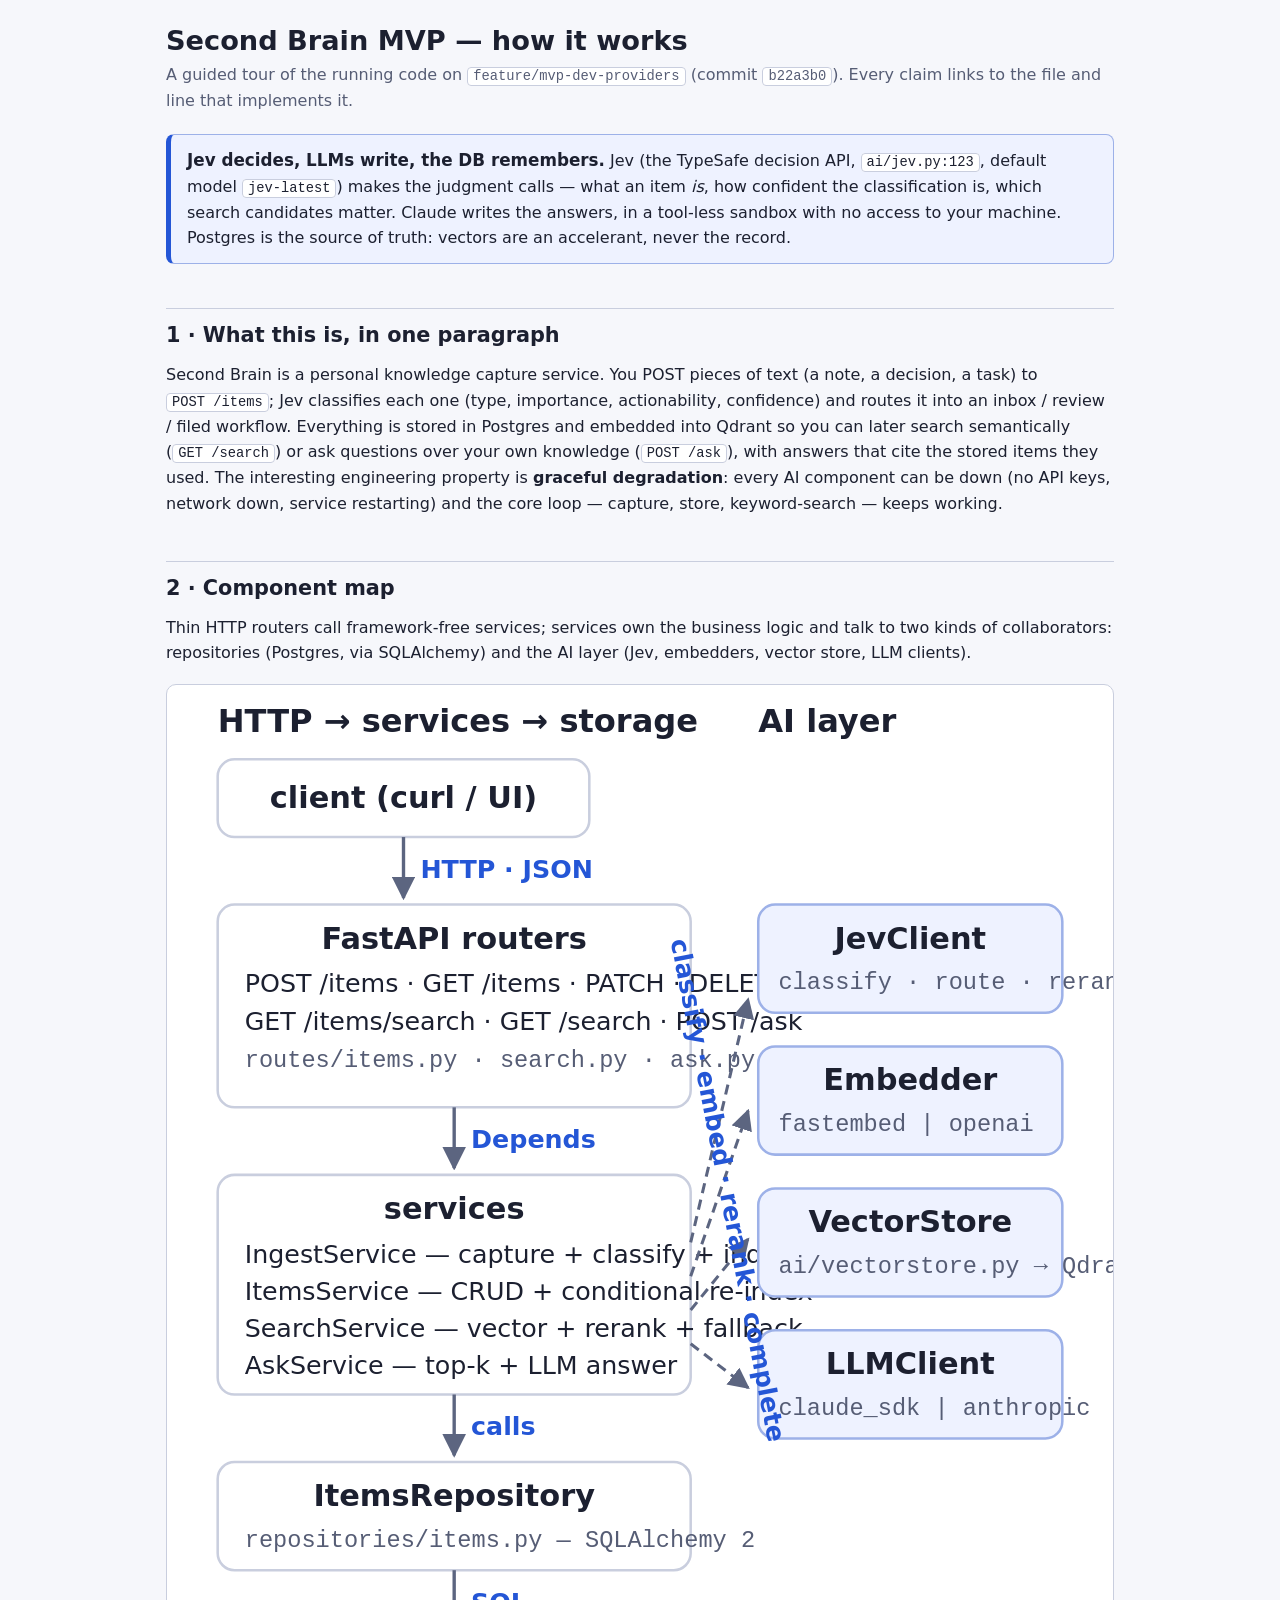
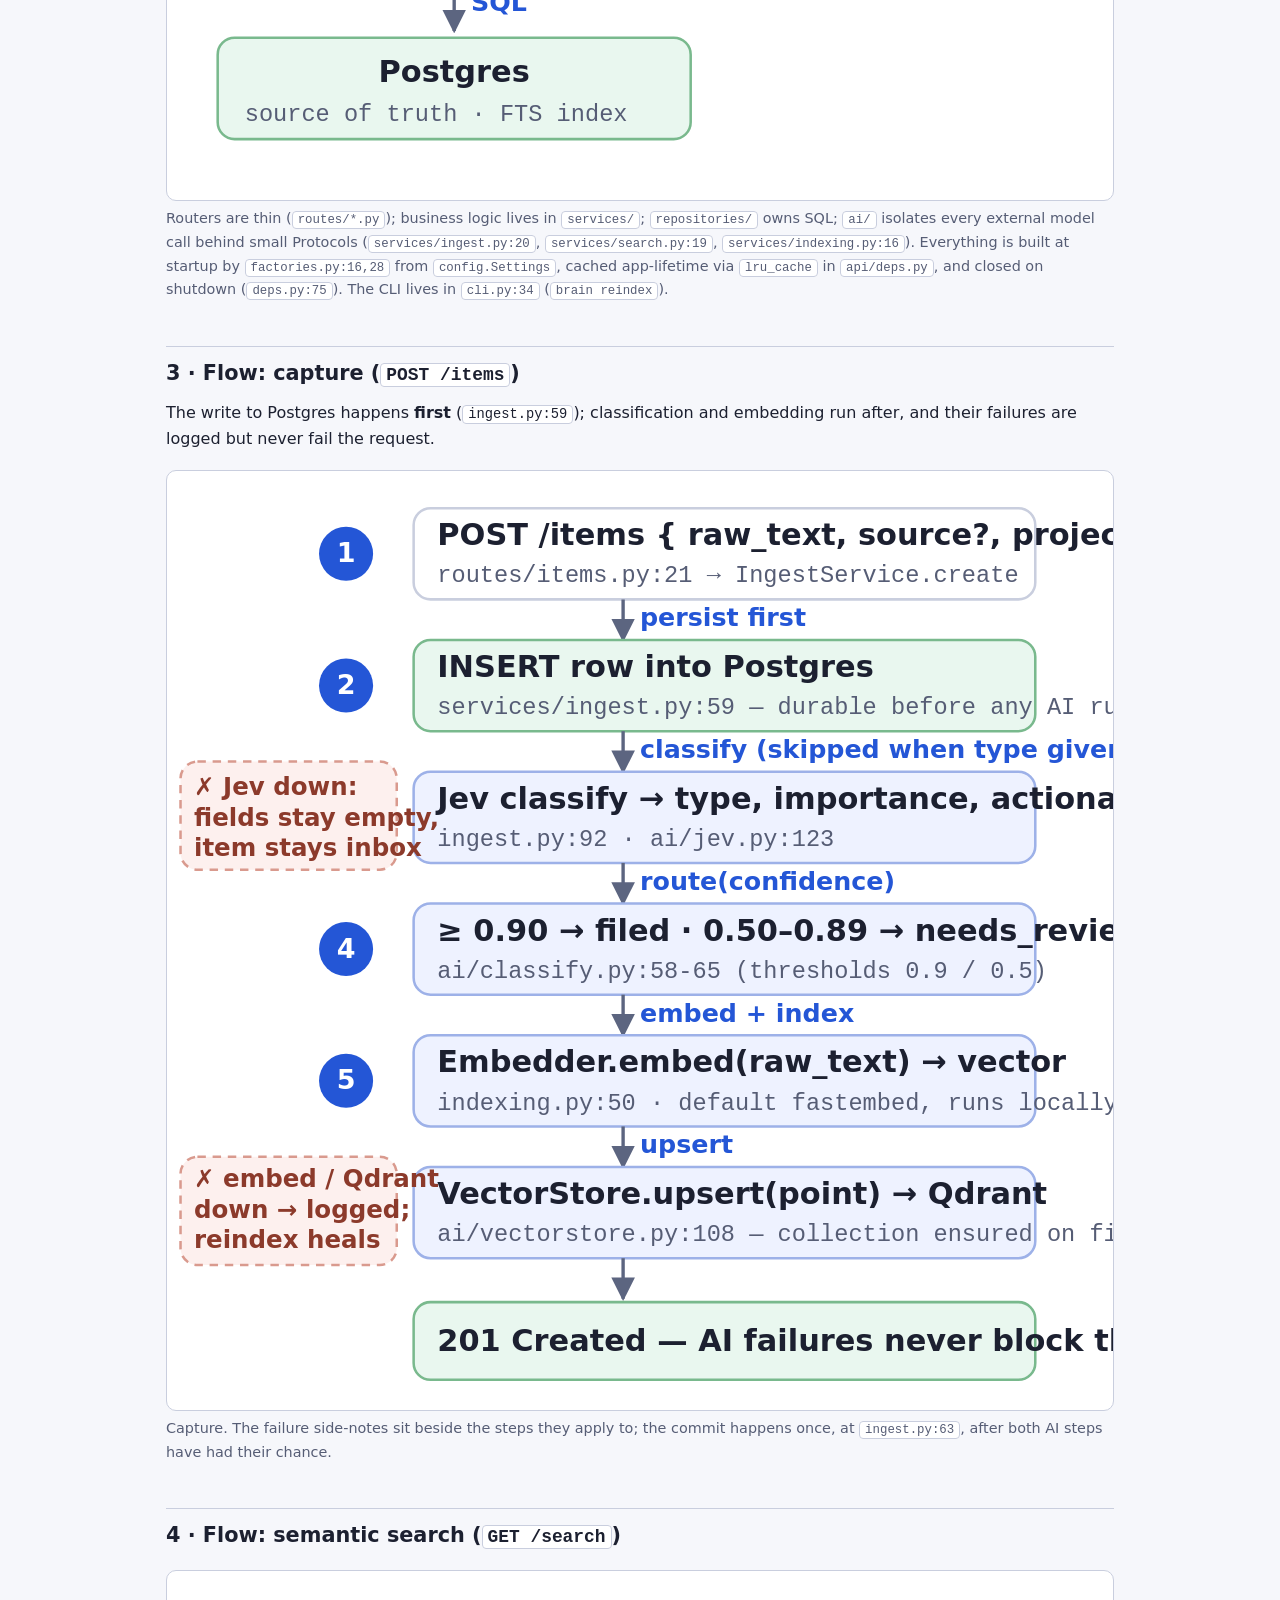
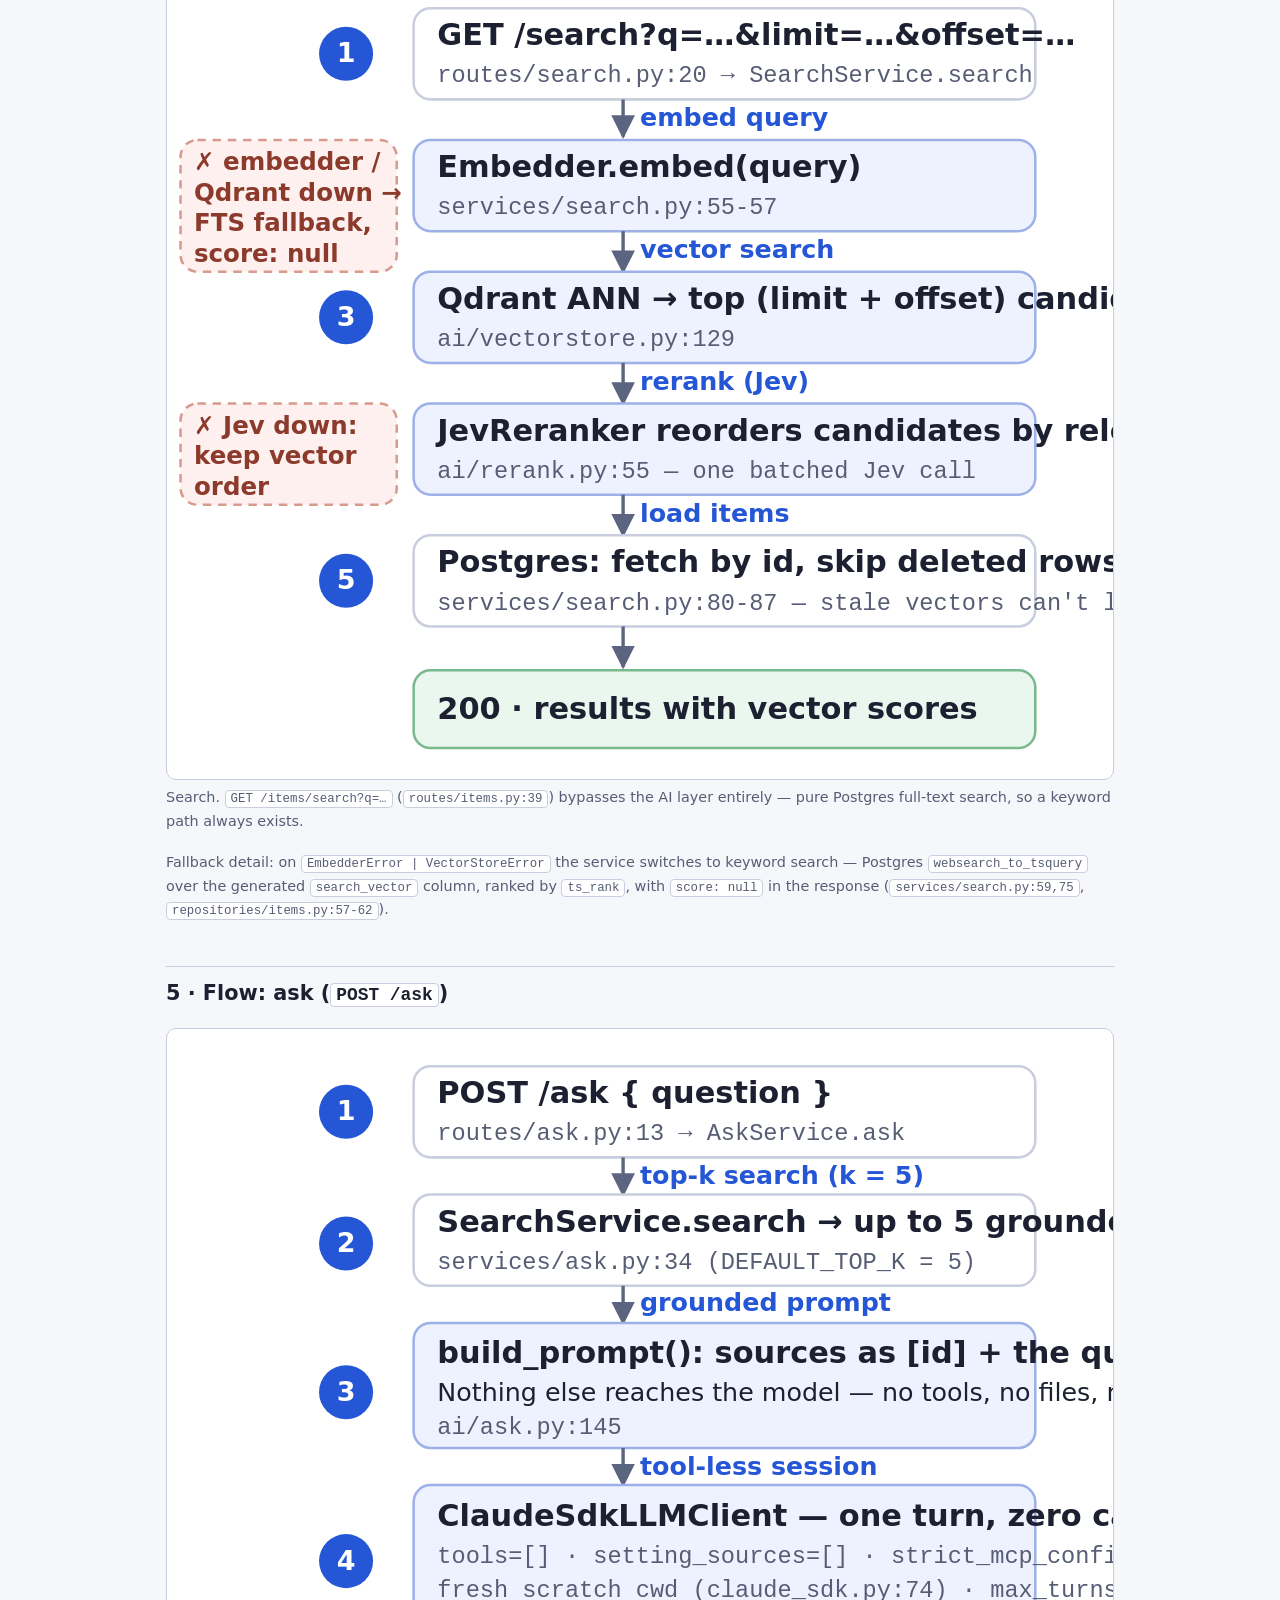
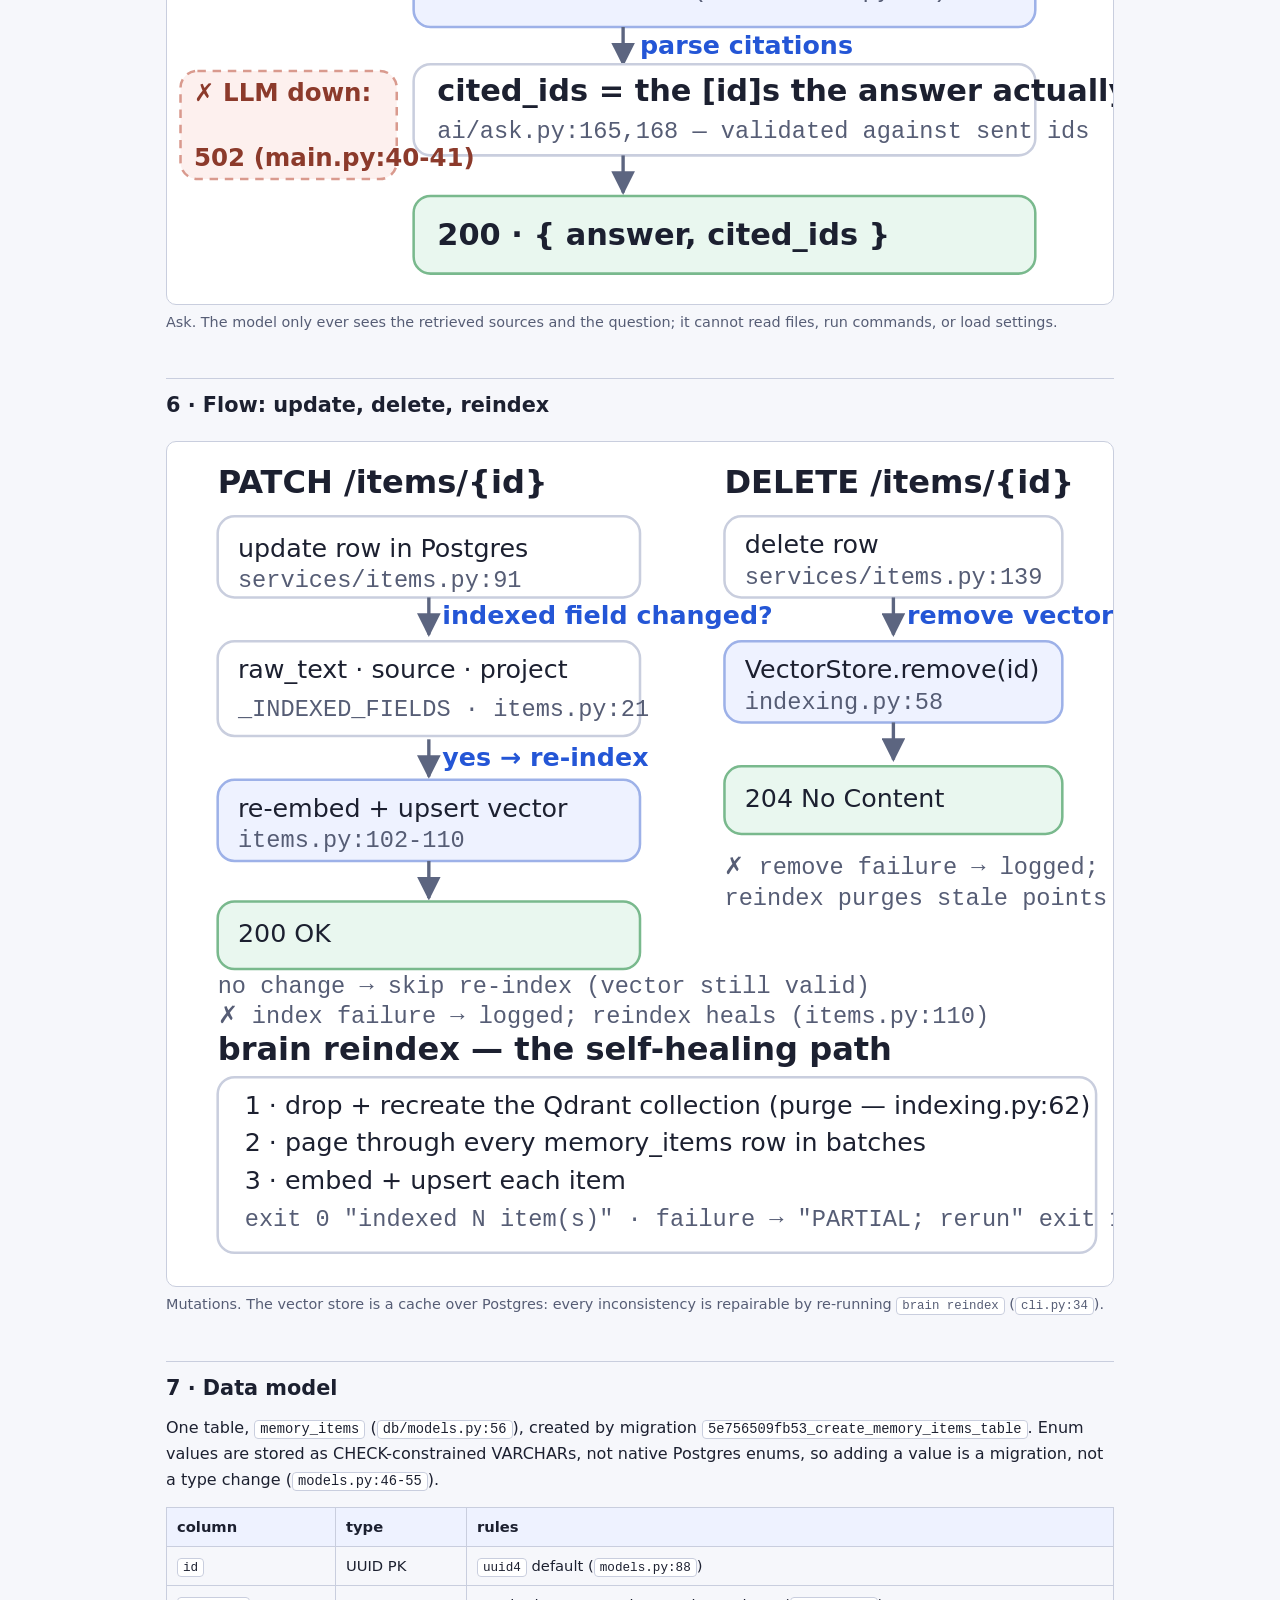
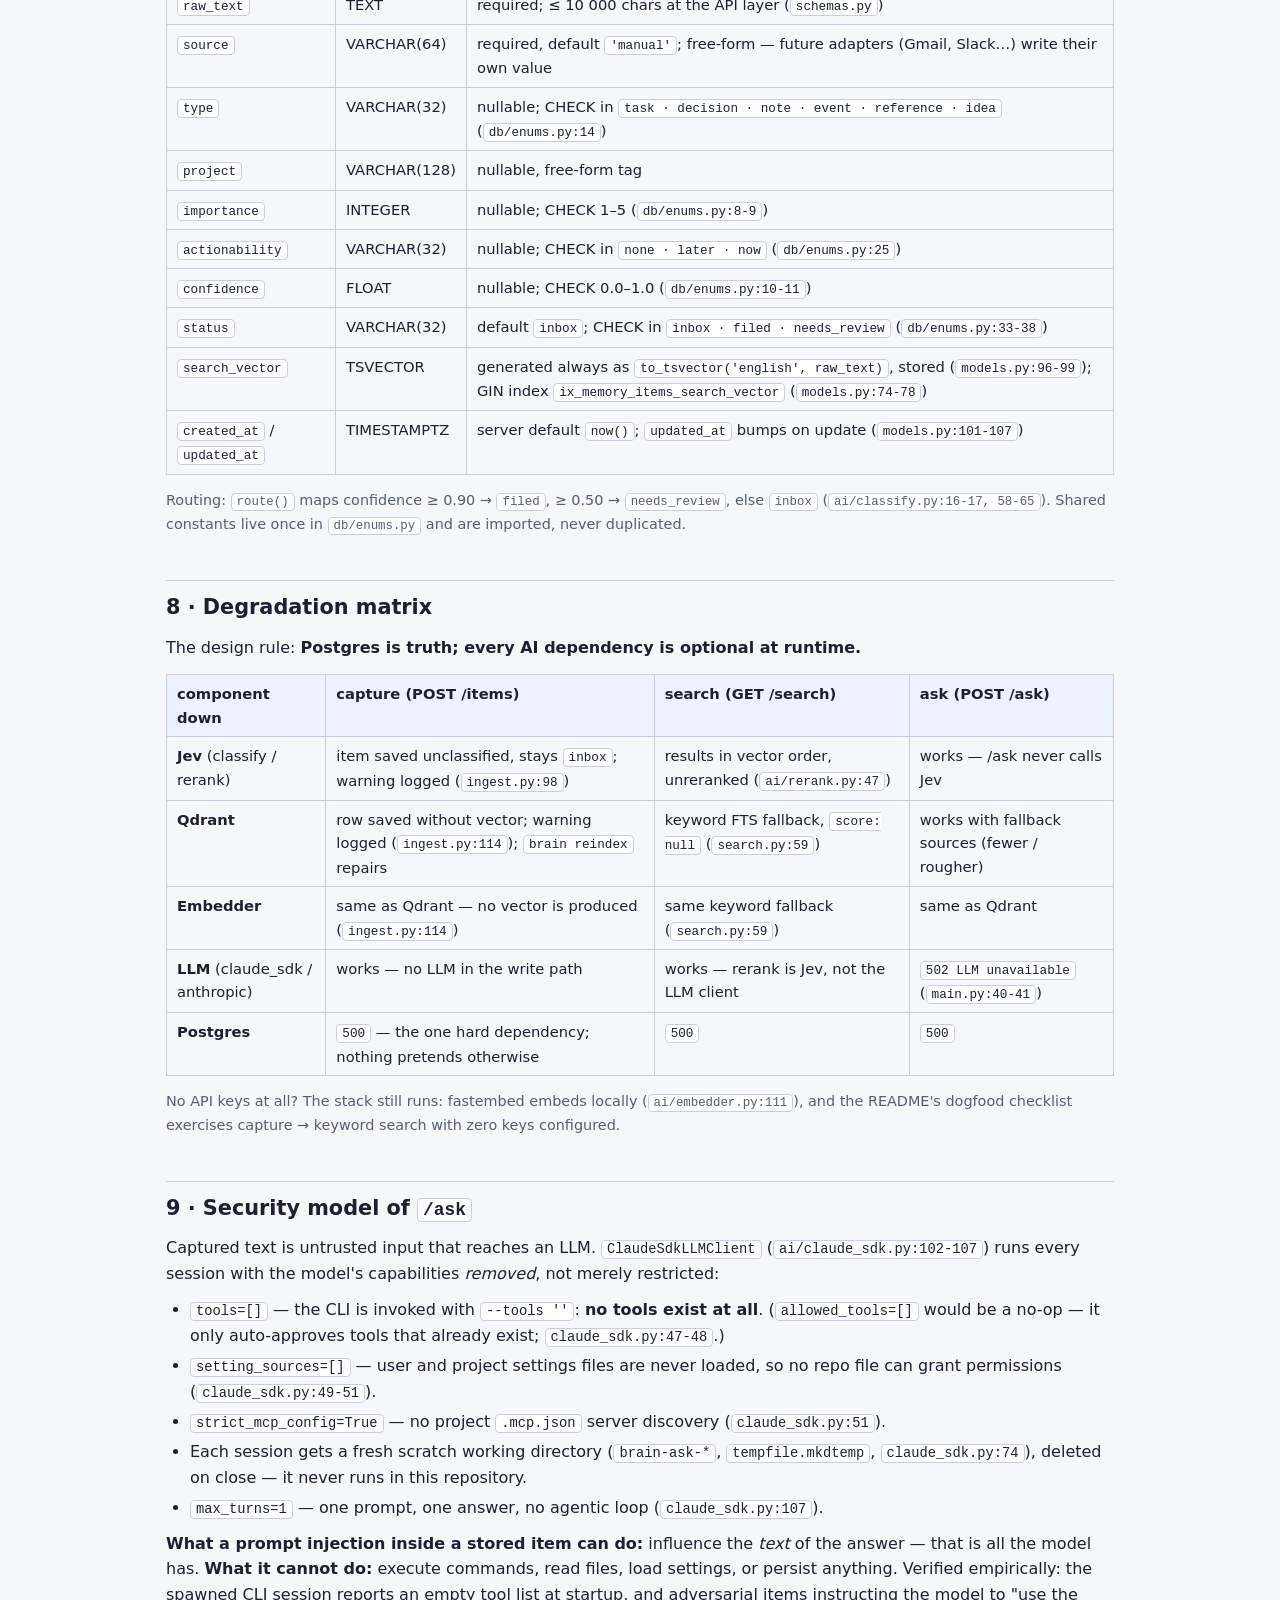
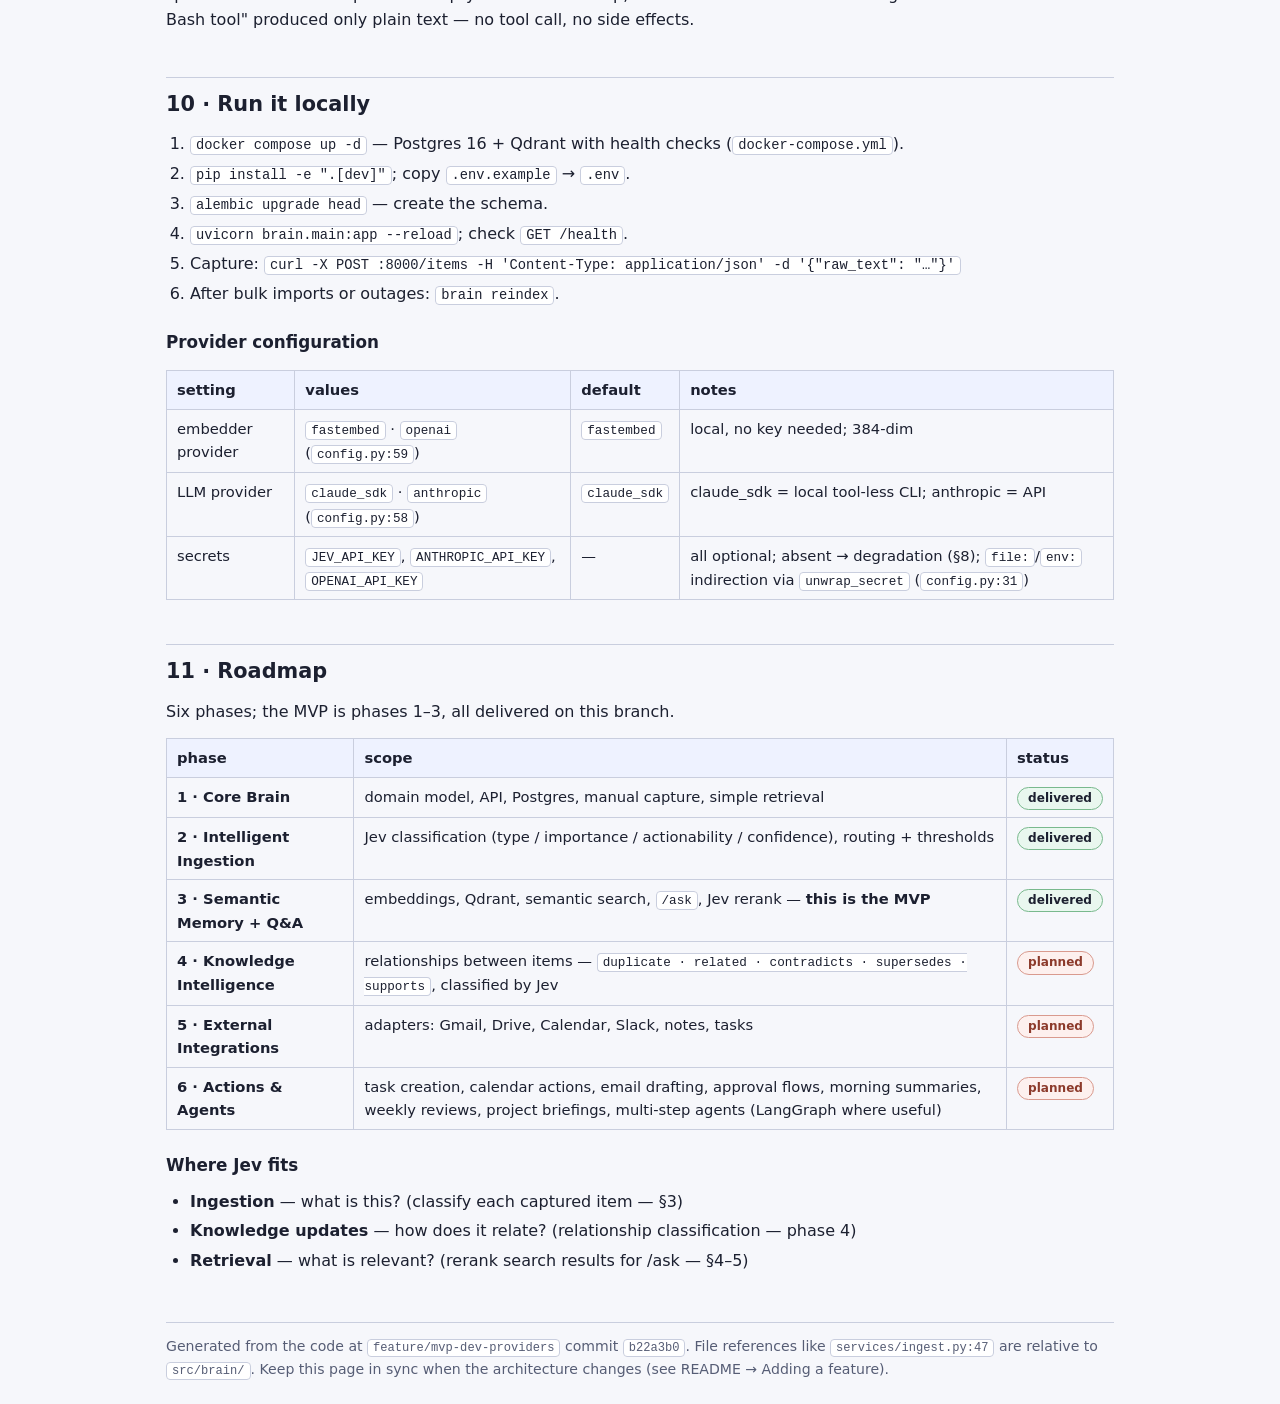
==== commit e6fee462: "Fix file:line references in how-it-works.html Verification pass against the code found 8 off-by-N li" ====
--- a/docs/how-it-works.html
+++ b/docs/how-it-works.html
@@ -225,12 +225,12 @@
     </marker>
   </defs>
 </svg>
-<figcaption>Routers are thin (<code>routes/*.py</code>); business logic lives in <code>services/</code>; <code>repositories/</code> owns SQL; <code>ai/</code> isolates every external model call behind small Protocols (<code>services/ingest.py:20</code>, <code>services/search.py:19</code>, <code>services/indexing.py:16</code>). Everything is built at startup by <code>factories.py:16,28</code> from <code>config.Settings</code>, cached app-lifetime via <code>lru_cache</code> in <code>api/deps.py</code>, and closed on shutdown (<code>deps.py:75</code>). The CLI lives in <code>cli.py:40</code> (<code>brain reindex</code>).</figcaption>
+<figcaption>Routers are thin (<code>routes/*.py</code>); business logic lives in <code>services/</code>; <code>repositories/</code> owns SQL; <code>ai/</code> isolates every external model call behind small Protocols (<code>services/ingest.py:20</code>, <code>services/search.py:19</code>, <code>services/indexing.py:16</code>). Everything is built at startup by <code>factories.py:16,28</code> from <code>config.Settings</code>, cached app-lifetime via <code>lru_cache</code> in <code>api/deps.py</code>, and closed on shutdown (<code>deps.py:75</code>). The CLI lives in <code>cli.py:34</code> (<code>brain reindex</code>).</figcaption>
 </figure>
 
 <h2 id="capture">3 · Flow: capture (<code>POST /items</code>)</h2>
 <p>
-The write to Postgres happens <strong>first</strong> (<code>ingest.py:61</code>);
+The write to Postgres happens <strong>first</strong> (<code>ingest.py:59</code>);
 classification and embedding run after, and their failures are logged but never
 fail the request.
 </p>
@@ -251,7 +251,7 @@
   <circle cx="106" cy="127" r="16" class="stepdot"/><text x="106" y="132" text-anchor="middle" class="t-step">2</text>
   <rect x="146" y="100" width="368" height="54" rx="10" class="svgok"/>
   <text x="160" y="122" class="t-main">INSERT row into Postgres</text>
-  <text x="160" y="144" class="t-code">services/ingest.py:61 — durable before any AI runs</text>
+  <text x="160" y="144" class="t-code">services/ingest.py:59 — durable before any AI runs</text>
 
   <path d="M270 154 L270 178" class="edge" marker-end="url(#arrowCap)"/>
   <text x="280" y="170" class="t-label">classify (skipped when type given)</text>
@@ -305,7 +305,7 @@
     </marker>
   </defs>
 </svg>
-<figcaption>Capture. The failure side-notes sit beside the steps they apply to; the commit happens once, at <code>ingest.py:65</code>, after both AI steps have had their chance.</figcaption>
+<figcaption>Capture. The failure side-notes sit beside the steps they apply to; the commit happens once, at <code>ingest.py:63</code>, after both AI steps have had their chance.</figcaption>
 </figure>
 
 <h2 id="search">4 · Flow: semantic search (<code>GET /search</code>)</h2>
@@ -436,7 +436,7 @@
 
   <rect x="8" y="380" width="128" height="64" rx="10" class="svgfail"/>
   <text x="16" y="398" class="t-fail">✗ LLM down:</text>
-  <text x="16" y="436" class="t-fail">502 (main.py:40)</text>
+  <text x="16" y="436" class="t-fail">502 (main.py:40-41)</text>
 
   <defs>
     <marker id="arrowAsk" viewBox="0 0 10 10" refX="9" refY="5" markerWidth="7" markerHeight="7" orient="auto-start-reverse">
@@ -512,7 +512,7 @@
     </marker>
   </defs>
 </svg>
-<figcaption>Mutations. The vector store is a cache over Postgres: every inconsistency is repairable by re-running <code>brain reindex</code> (<code>cli.py:40</code>).</figcaption>
+<figcaption>Mutations. The vector store is a cache over Postgres: every inconsistency is repairable by re-running <code>brain reindex</code> (<code>cli.py:34</code>).</figcaption>
 </figure>
 
 <h2 id="model">7 · Data model</h2>
@@ -520,20 +520,20 @@
 One table, <code>memory_items</code> (<code>db/models.py:56</code>), created by
 migration <code>5e756509fb53_create_memory_items_table</code>. Enum values are
 stored as CHECK-constrained VARCHARs, not native Postgres enums, so adding a
-value is a migration, not a type change (<code>models.py:41-49</code>).
+value is a migration, not a type change (<code>models.py:46-55</code>).
 </p>
 
 <table>
 <thead><tr><th>column</th><th>type</th><th>rules</th></tr></thead>
 <tbody>
-<tr><td><code>id</code></td><td>UUID PK</td><td><code>uuid4</code> default (<code>models.py:81</code>)</td></tr>
+<tr><td><code>id</code></td><td>UUID PK</td><td><code>uuid4</code> default (<code>models.py:88</code>)</td></tr>
 <tr><td><code>raw_text</code></td><td>TEXT</td><td>required; ≤ 10 000 chars at the API layer (<code>schemas.py</code>)</td></tr>
 <tr><td><code>source</code></td><td>VARCHAR(64)</td><td>required, default <code>'manual'</code>; free-form — future adapters (Gmail, Slack…) write their own value</td></tr>
 <tr><td><code>type</code></td><td>VARCHAR(32)</td><td>nullable; CHECK in <code>task · decision · note · event · reference · idea</code> (<code>db/enums.py:14</code>)</td></tr>
 <tr><td><code>project</code></td><td>VARCHAR(128)</td><td>nullable, free-form tag</td></tr>
-<tr><td><code>importance</code></td><td>INTEGER</td><td>nullable; CHECK 1–5 (<code>db/enums.py:6-7</code>)</td></tr>
+<tr><td><code>importance</code></td><td>INTEGER</td><td>nullable; CHECK 1–5 (<code>db/enums.py:8-9</code>)</td></tr>
 <tr><td><code>actionability</code></td><td>VARCHAR(32)</td><td>nullable; CHECK in <code>none · later · now</code> (<code>db/enums.py:25</code>)</td></tr>
-<tr><td><code>confidence</code></td><td>FLOAT</td><td>nullable; CHECK 0.0–1.0 (<code>db/enums.py:28-29</code>)</td></tr>
+<tr><td><code>confidence</code></td><td>FLOAT</td><td>nullable; CHECK 0.0–1.0 (<code>db/enums.py:10-11</code>)</td></tr>
 <tr><td><code>status</code></td><td>VARCHAR(32)</td><td>default <code>inbox</code>; CHECK in <code>inbox · filed · needs_review</code> (<code>db/enums.py:33-38</code>)</td></tr>
 <tr><td><code>search_vector</code></td><td>TSVECTOR</td><td>generated always as <code>to_tsvector('english', raw_text)</code>, stored (<code>models.py:96-99</code>); GIN index <code>ix_memory_items_search_vector</code> (<code>models.py:74-78</code>)</td></tr>
 <tr><td><code>created_at</code> / <code>updated_at</code></td><td>TIMESTAMPTZ</td><td>server default <code>now()</code>; <code>updated_at</code> bumps on update (<code>models.py:101-107</code>)</td></tr>
@@ -575,7 +575,7 @@
   <td><strong>LLM</strong> (claude_sdk / anthropic)</td>
   <td>works — no LLM in the write path</td>
   <td>works — rerank is Jev, not the LLM client</td>
-  <td><code>502 LLM unavailable</code> (<code>main.py:40-42</code>)</td>
+  <td><code>502 LLM unavailable</code> (<code>main.py:40-41</code>)</td>
 </tr>
 <tr>
   <td><strong>Postgres</strong></td>
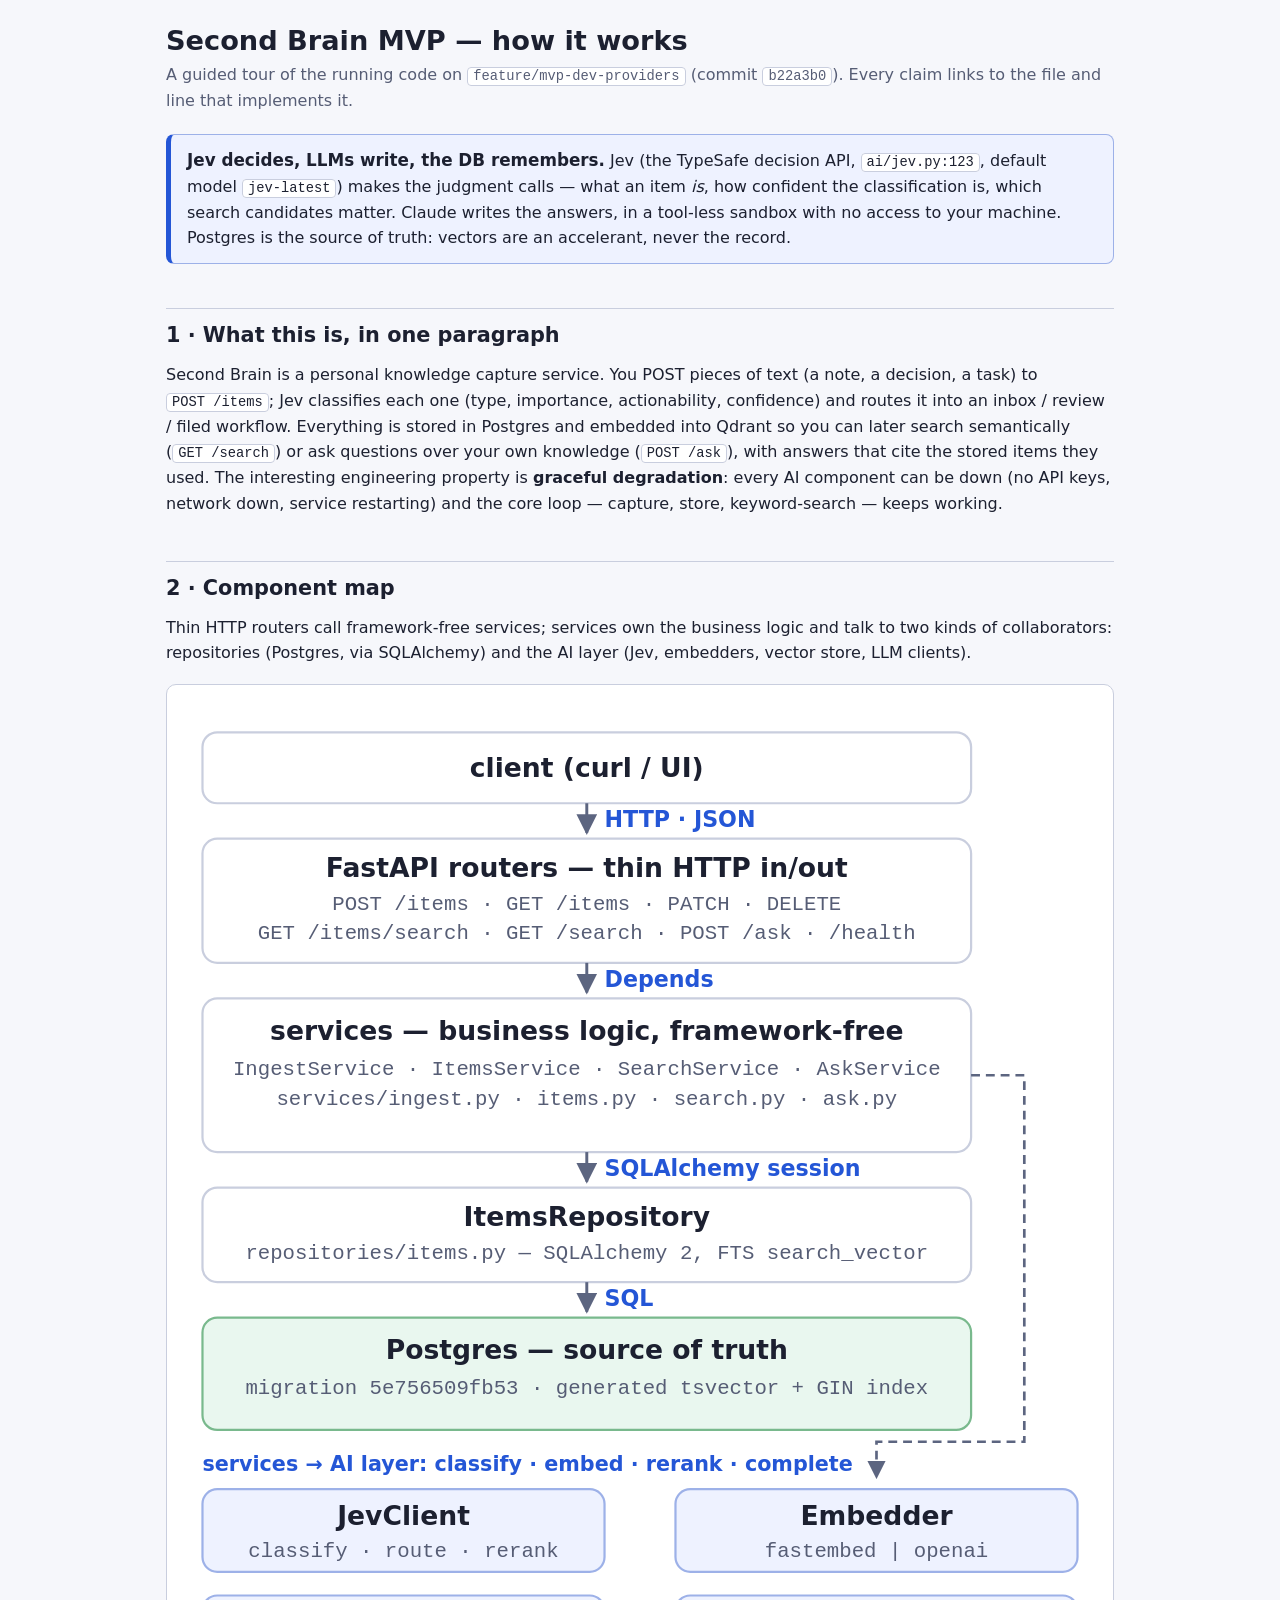
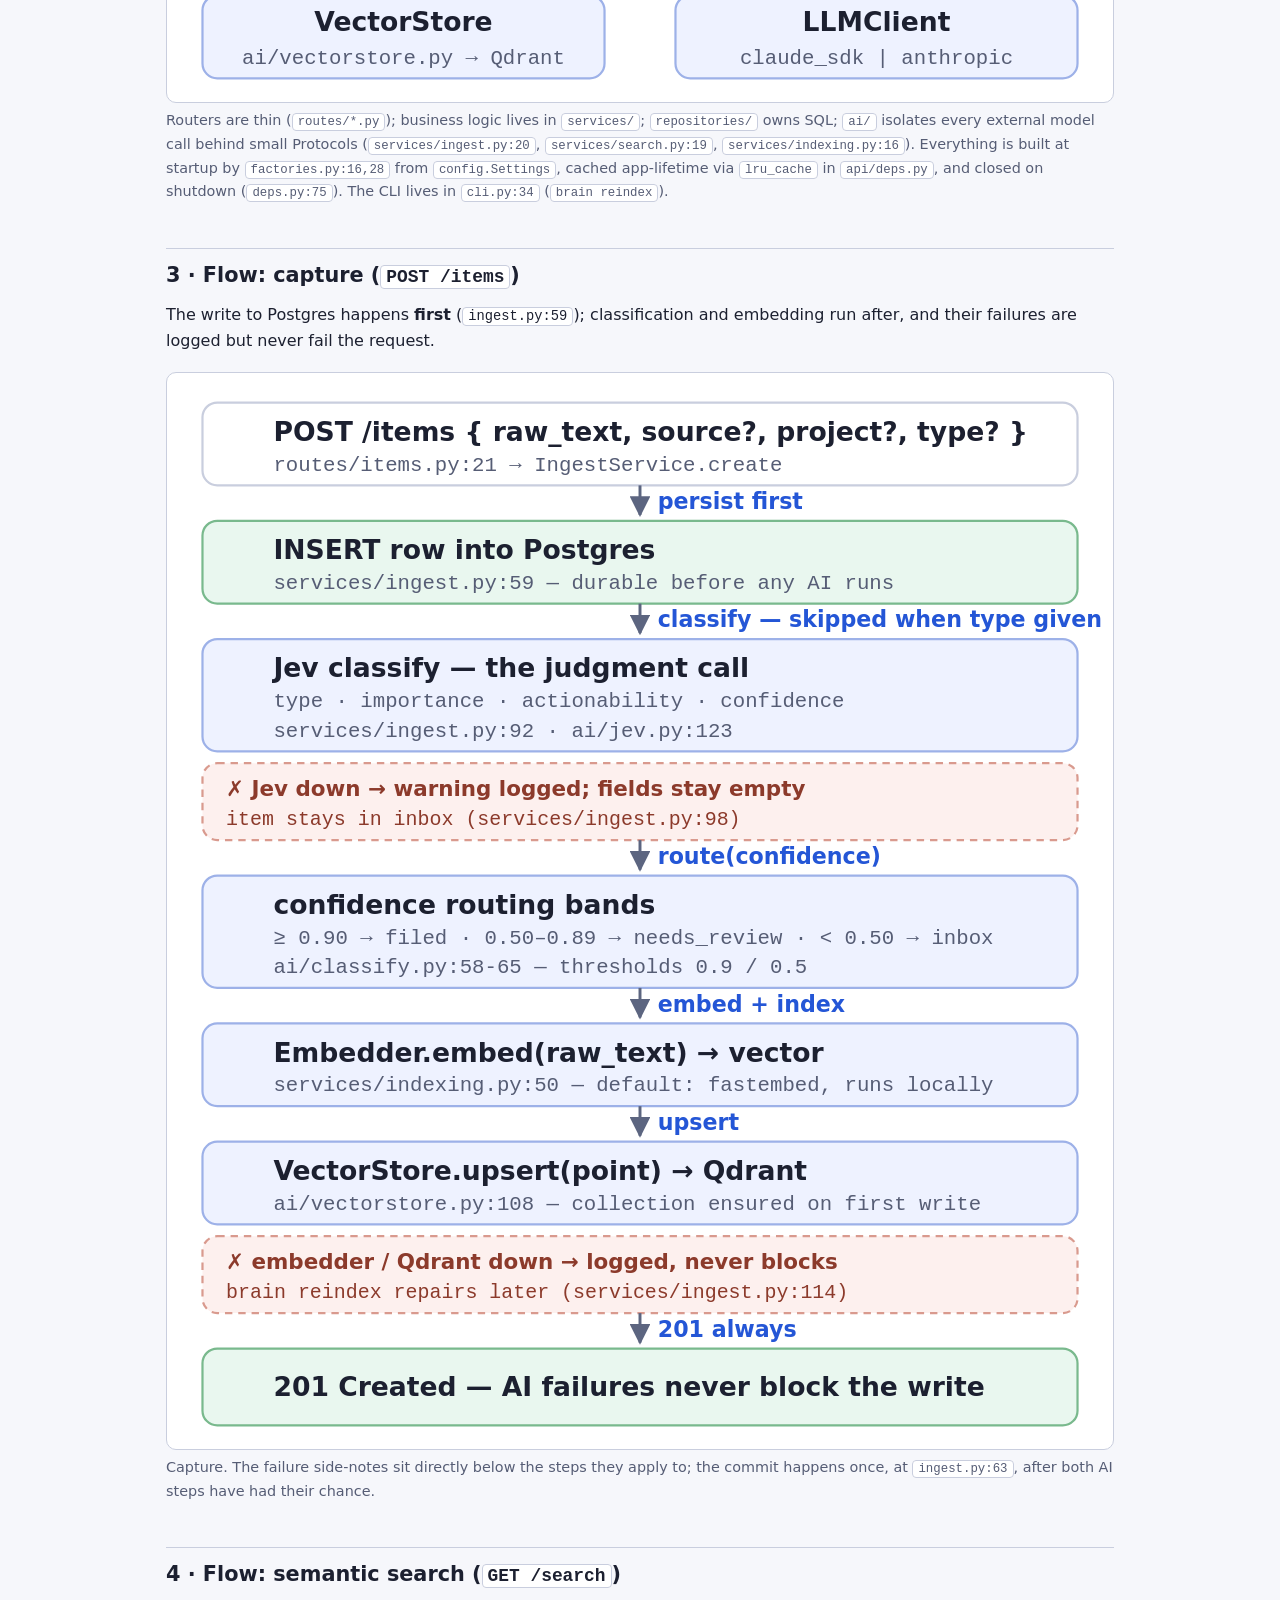
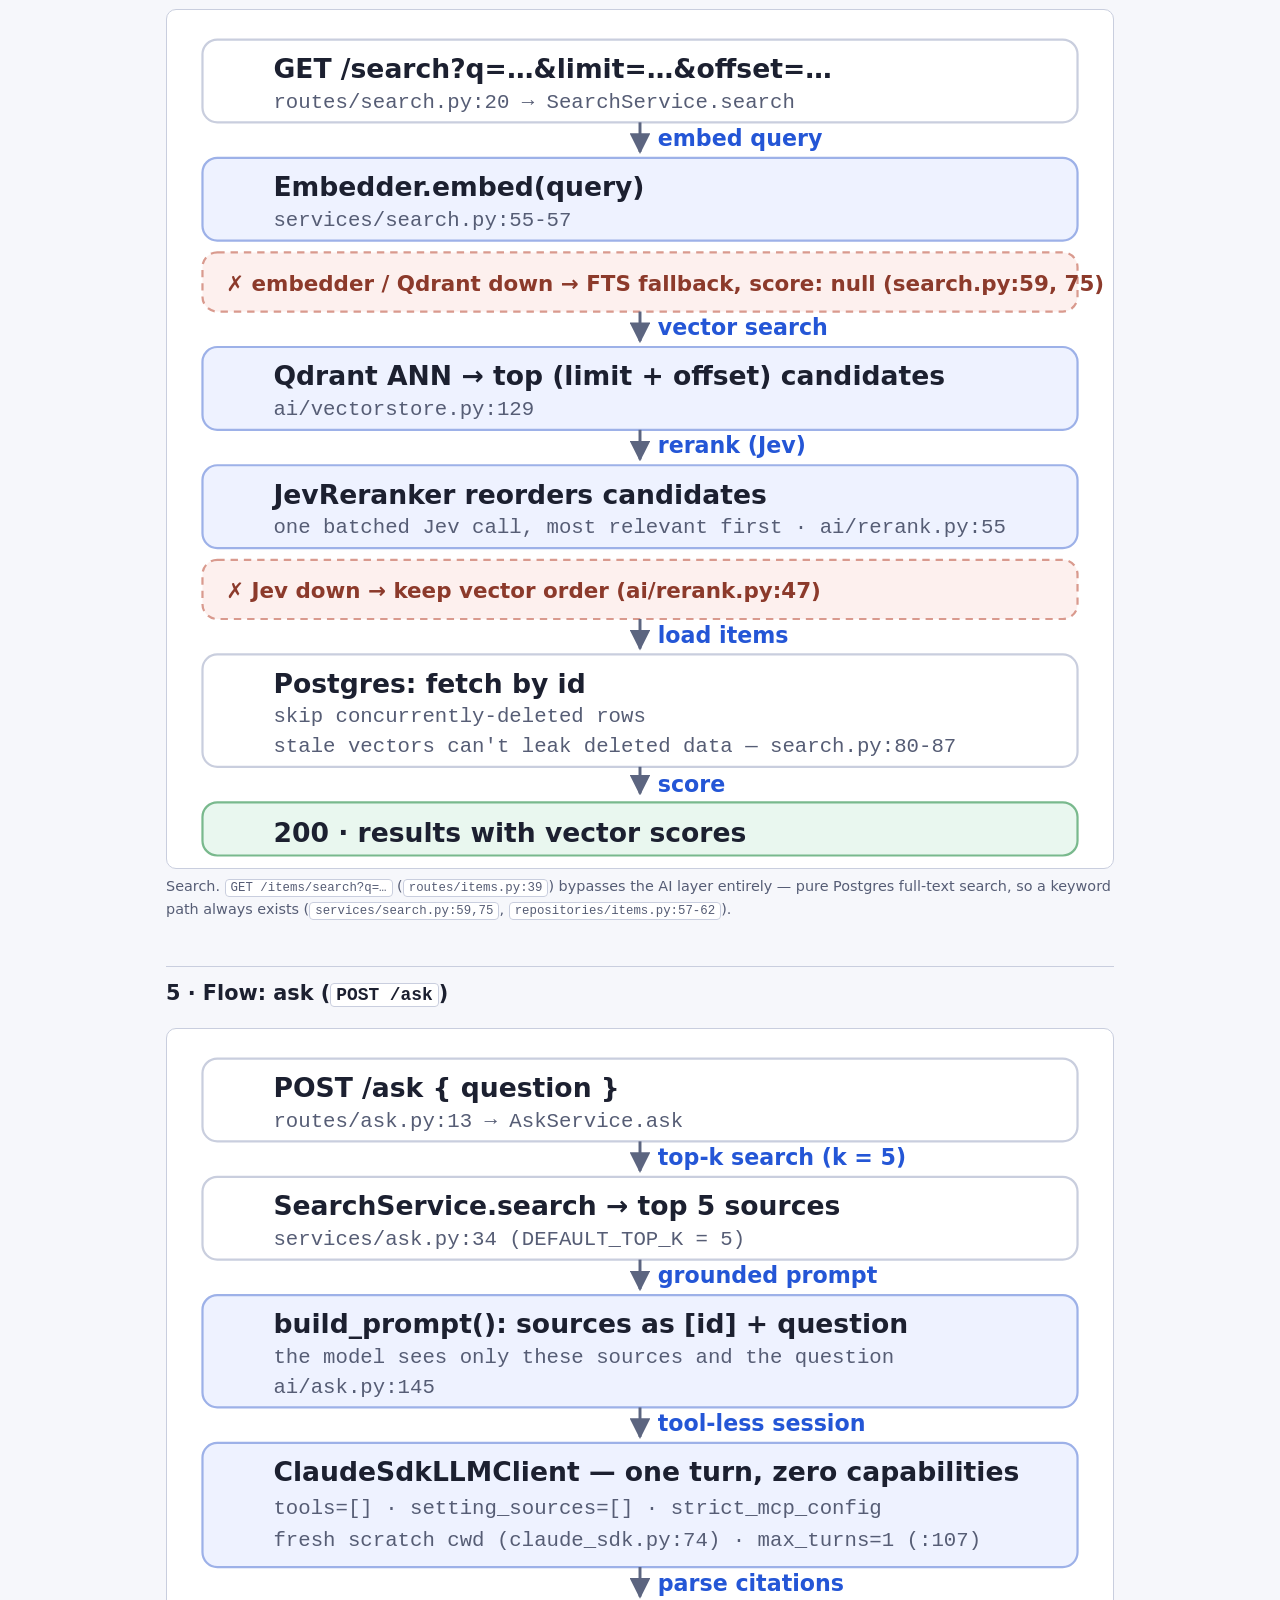
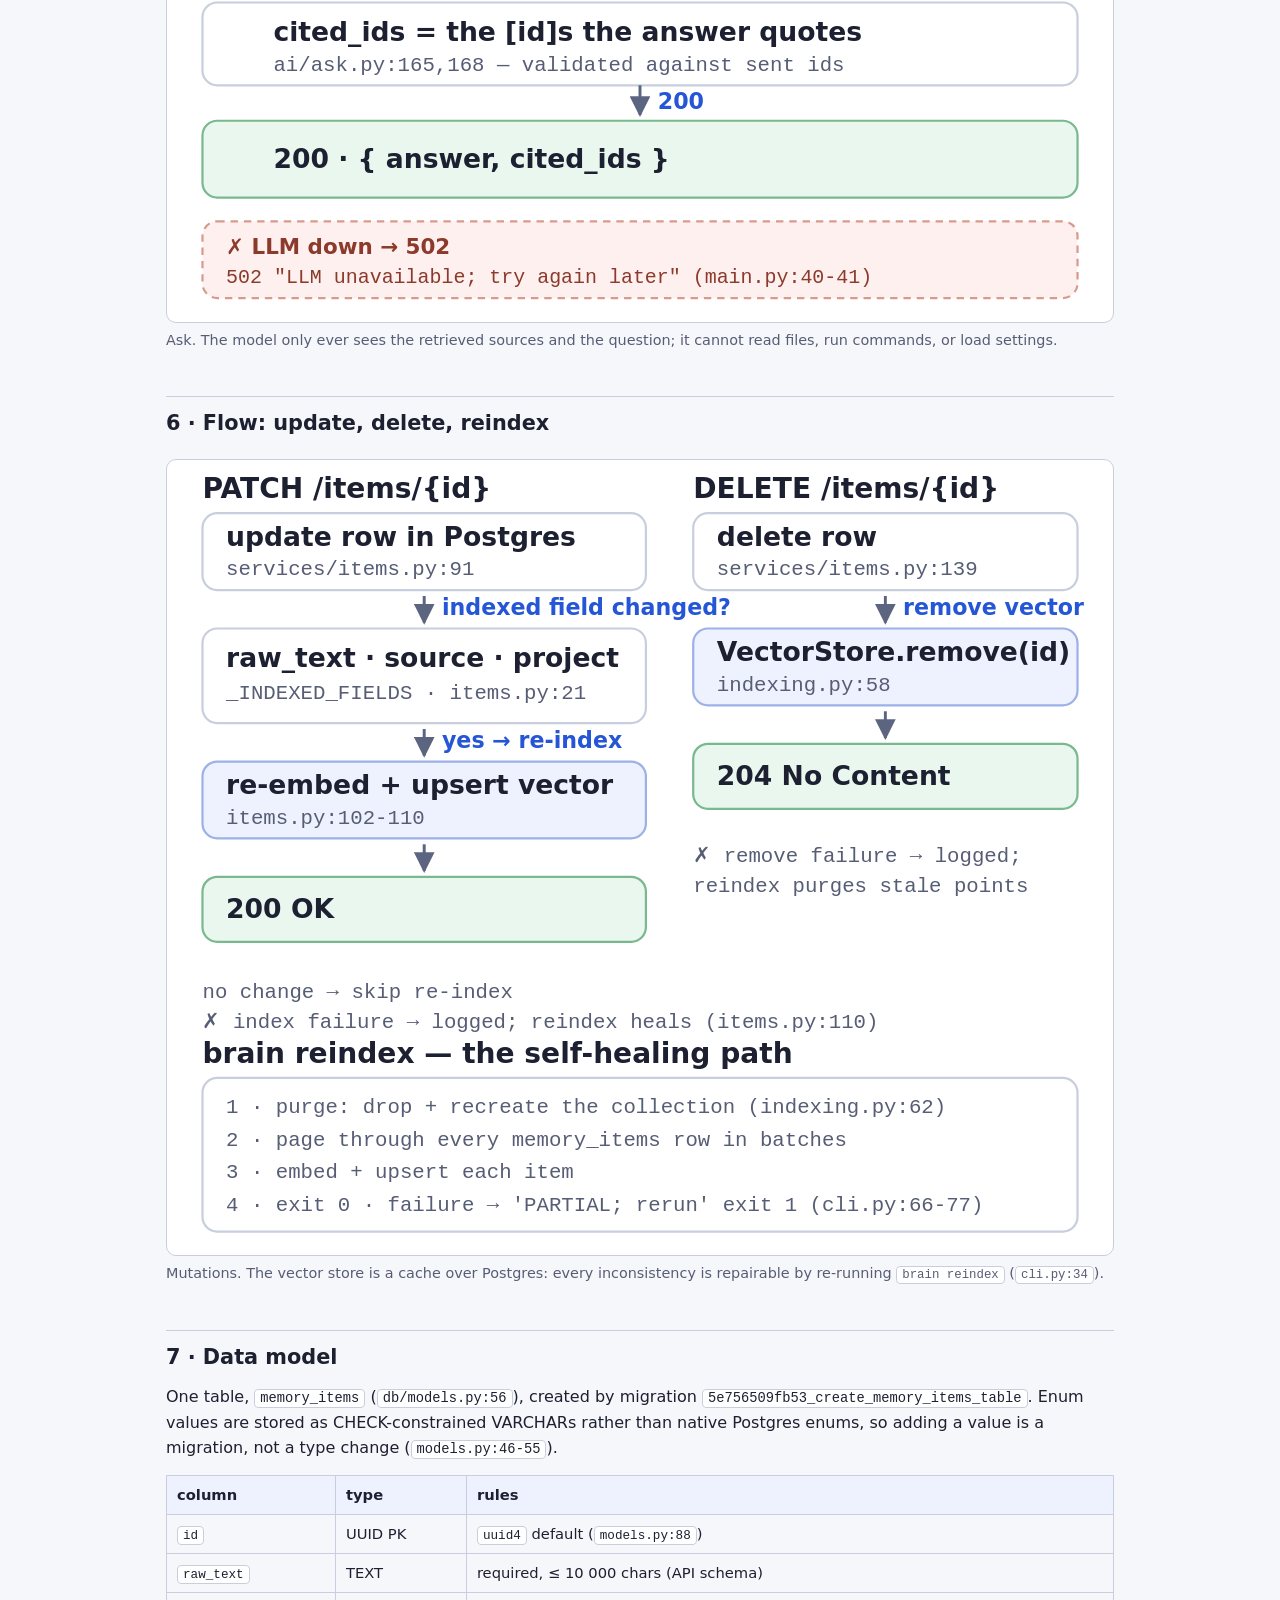
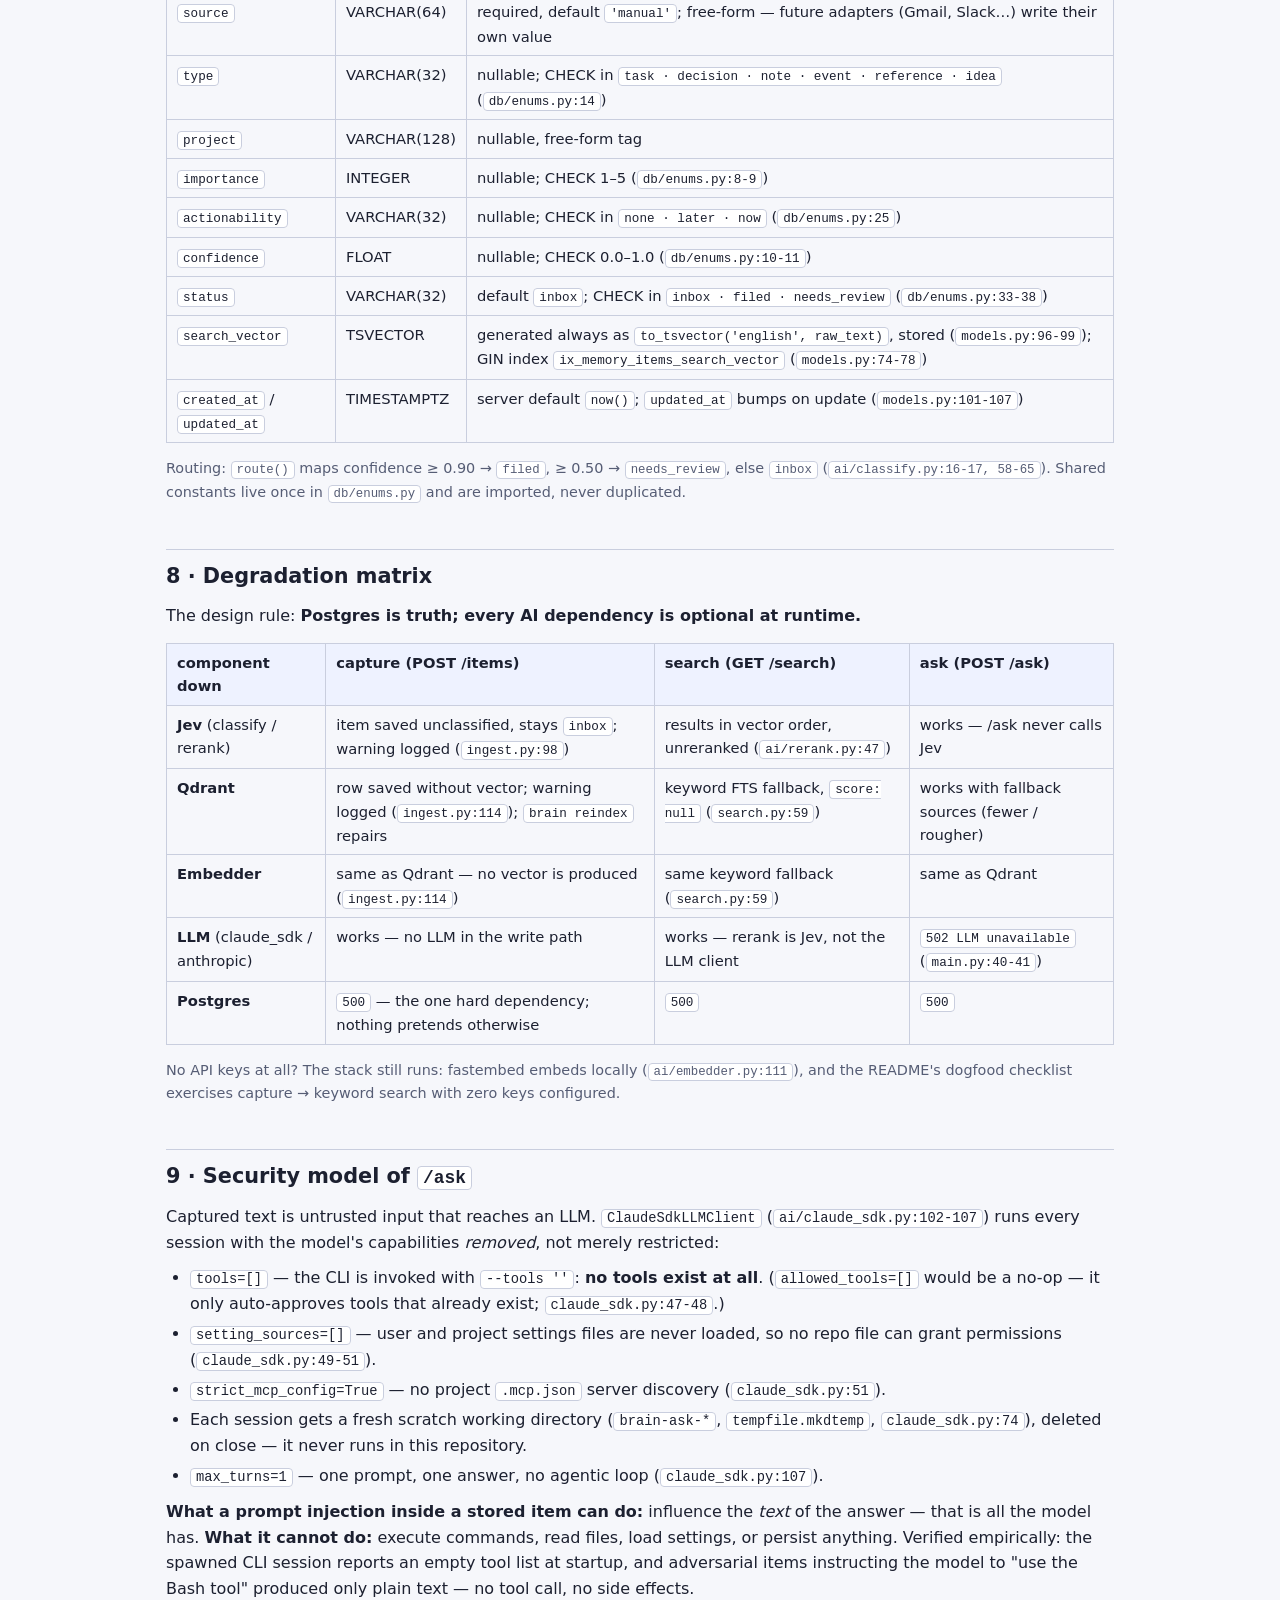
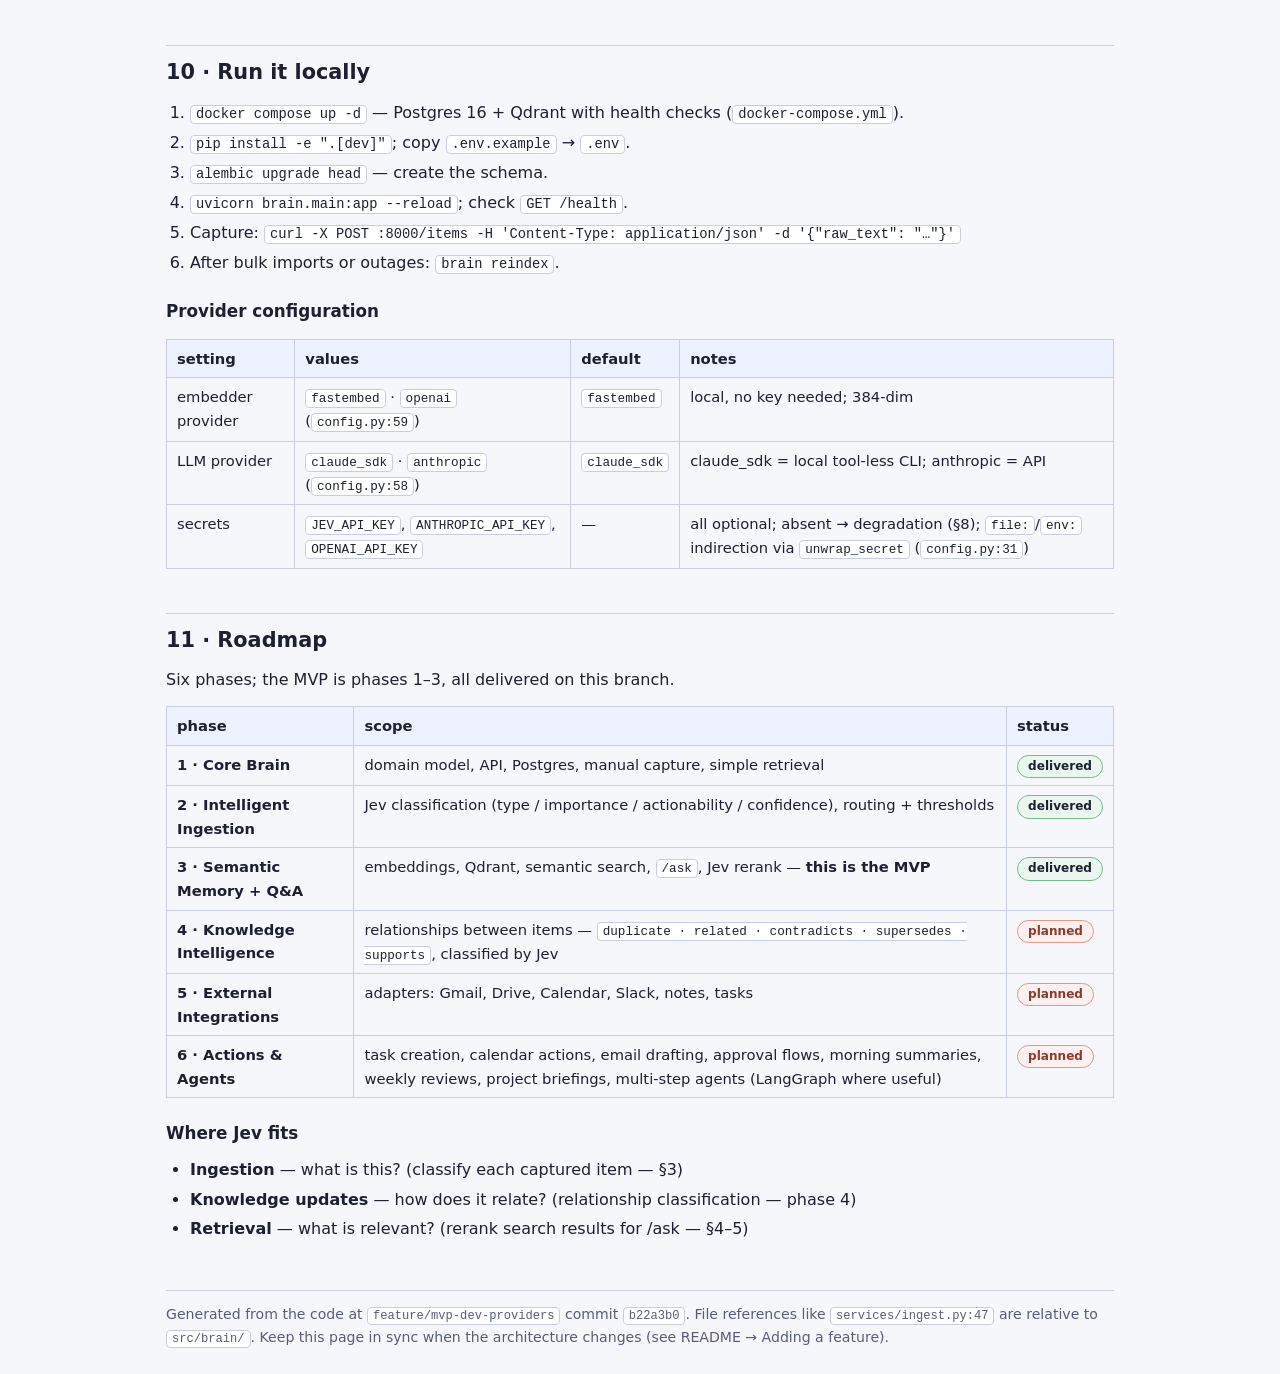
==== commit 698ae71c: "Fix SVG text overflow in how-it-works.html Rebuilt all five diagrams: wider boxes sized to their tex" ====
--- a/docs/how-it-works.html
+++ b/docs/how-it-works.html
@@ -112,8 +112,10 @@
   .t-sub  { fill: var(--fg); font: 15px system-ui, sans-serif; }
   .t-code { fill: var(--muted); font: 14px ui-monospace, Menlo, monospace; }
   .t-label{ fill: var(--accent); font: 600 15px system-ui, sans-serif; }
-  .t-step { fill: var(--accent-contrast); font: 700 16px system-ui, sans-serif; }
+  .t-step { fill: var(--accent-contrast); font: 700 15px system-ui, sans-serif; }
   .t-fail { fill: var(--fail-fg); font: 600 14.5px system-ui, sans-serif; }
+  .t-failsub { fill: var(--fail-fg); font: 13.5px ui-monospace, Menlo, monospace; }
+  .t-cap  { fill: var(--accent); font: 600 14px system-ui, sans-serif; }
   .t-head { fill: var(--fg); font: 700 19px system-ui, sans-serif; }
   .edge   { stroke: var(--arrow); stroke-width: 2; fill: none; }
   .edge-dash { stroke: var(--arrow); stroke-width: 1.8; fill: none; stroke-dasharray: 6 4; }
@@ -157,67 +159,61 @@
 </p>
 
 <figure>
-<svg viewBox="0 0 560 660" role="img" aria-labelledby="cmp-t cmp-d">
+<svg viewBox="0 0 640 688" role="img" aria-labelledby="cmp-t cmp-d">
   <title id="cmp-t">Component map: routers, services, repositories, AI layer, storage</title>
-  <desc id="cmp-d">HTTP routers for /items, /items/search, /search, /ask and /health call IngestService, ItemsService, SearchService and AskService. Services call ItemsRepository (Postgres) and the AI layer: JevClient, Embedder, VectorStore (Qdrant) and LLMClient.</desc>
-
-  <text x="30" y="28" class="t-head">HTTP → services → storage</text>
-  <text x="350" y="28" class="t-head">AI layer</text>
-
-  <rect x="30" y="44" width="220" height="46" rx="10" class="svgbox"/>
-  <text x="140" y="73" text-anchor="middle" class="t-main">client (curl / UI)</text>
-
-  <rect x="30" y="130" width="280" height="120" rx="10" class="svgbox"/>
-  <text x="170" y="156" text-anchor="middle" class="t-main">FastAPI routers</text>
-  <text x="46" y="182" class="t-sub">POST /items · GET /items · PATCH · DELETE</text>
-  <text x="46" y="204" class="t-sub">GET /items/search · GET /search · POST /ask</text>
-  <text x="46" y="226" class="t-code">routes/items.py · search.py · ask.py · health.py</text>
-
-  <rect x="30" y="290" width="280" height="130" rx="10" class="svgbox"/>
-  <text x="170" y="316" text-anchor="middle" class="t-main">services</text>
-  <text x="46" y="342" class="t-sub">IngestService — capture + classify + index</text>
-  <text x="46" y="364" class="t-sub">ItemsService — CRUD + conditional re-index</text>
-  <text x="46" y="386" class="t-sub">SearchService — vector + rerank + fallback</text>
-  <text x="46" y="408" class="t-sub">AskService — top-k + LLM answer</text>
-
-  <rect x="30" y="460" width="280" height="64" rx="10" class="svgbox"/>
-  <text x="170" y="486" text-anchor="middle" class="t-main">ItemsRepository</text>
-  <text x="46" y="510" class="t-code">repositories/items.py — SQLAlchemy 2</text>
-
-  <rect x="30" y="564" width="280" height="60" rx="10" class="svgok"/>
-  <text x="170" y="590" text-anchor="middle" class="t-main">Postgres</text>
-  <text x="46" y="613" class="t-code">source of truth · FTS index</text>
-
-  <rect x="350" y="130" width="180" height="64" rx="10" class="svgai"/>
-  <text x="440" y="156" text-anchor="middle" class="t-main">JevClient</text>
-  <text x="362" y="180" class="t-code">classify · route · rerank</text>
-
-  <rect x="350" y="214" width="180" height="64" rx="10" class="svgai"/>
-  <text x="440" y="240" text-anchor="middle" class="t-main">Embedder</text>
-  <text x="362" y="264" class="t-code">fastembed | openai</text>
-
-  <rect x="350" y="298" width="180" height="64" rx="10" class="svgai"/>
-  <text x="440" y="324" text-anchor="middle" class="t-main">VectorStore</text>
-  <text x="362" y="348" class="t-code">ai/vectorstore.py → Qdrant</text>
-
-  <rect x="350" y="382" width="180" height="64" rx="10" class="svgai"/>
-  <text x="440" y="408" text-anchor="middle" class="t-main">LLMClient</text>
-  <text x="362" y="432" class="t-code">claude_sdk | anthropic</text>
-
-  <path d="M140 90 L140 126" class="edge" marker-end="url(#arrowCmp)"/>
-  <text x="150" y="114" class="t-label">HTTP · JSON</text>
-  <path d="M170 250 L170 286" class="edge" marker-end="url(#arrowCmp)"/>
-  <text x="180" y="274" class="t-label">Depends</text>
-  <path d="M170 420 L170 456" class="edge" marker-end="url(#arrowCmp)"/>
-  <text x="180" y="444" class="t-label">calls</text>
-  <path d="M170 524 L170 560" class="edge" marker-end="url(#arrowCmp)"/>
-  <text x="180" y="548" class="t-label">SQL</text>
-
-  <path d="M310 330 L344 186" class="edge-dash" marker-end="url(#arrowCmp)"/>
-  <path d="M310 350 L344 252" class="edge-dash" marker-end="url(#arrowCmp)"/>
-  <path d="M310 370 L344 328" class="edge-dash" marker-end="url(#arrowCmp)"/>
-  <path d="M310 390 L344 416" class="edge-dash" marker-end="url(#arrowCmp)"/>
-  <text x="327" y="300" class="t-label" transform="rotate(79 327 300)" text-anchor="middle">classify · embed · rerank · complete</text>
+  <desc id="cmp-d">HTTP routers call services; services call ItemsRepository (Postgres) and the AI layer: JevClient, Embedder, VectorStore (Qdrant) and LLMClient, chosen by provider in factories.</desc>
+
+  <rect x="24" y="32" width="520" height="48" rx="10" class="svgbox"/>
+  <text x="284" y="62" text-anchor="middle" class="t-main">client (curl / UI)</text>
+
+  <path d="M284 80 L284 100" class="edge" marker-end="url(#arrowCmp)"/>
+  <text x="296" y="96" class="t-label">HTTP · JSON</text>
+
+  <rect x="24" y="104" width="520" height="84" rx="10" class="svgbox"/>
+  <text x="284" y="130" text-anchor="middle" class="t-main">FastAPI routers — thin HTTP in/out</text>
+  <text x="284" y="152" text-anchor="middle" class="t-code">POST /items · GET /items · PATCH · DELETE</text>
+  <text x="284" y="172" text-anchor="middle" class="t-code">GET /items/search · GET /search · POST /ask · /health</text>
+
+  <path d="M284 188 L284 208" class="edge" marker-end="url(#arrowCmp)"/>
+  <text x="296" y="204" class="t-label">Depends</text>
+
+  <rect x="24" y="212" width="520" height="104" rx="10" class="svgbox"/>
+  <text x="284" y="240" text-anchor="middle" class="t-main">services — business logic, framework-free</text>
+  <text x="284" y="264" text-anchor="middle" class="t-code">IngestService · ItemsService · SearchService · AskService</text>
+  <text x="284" y="284" text-anchor="middle" class="t-code">services/ingest.py · items.py · search.py · ask.py</text>
+
+  <path d="M284 316 L284 336" class="edge" marker-end="url(#arrowCmp)"/>
+  <text x="296" y="332" class="t-label">SQLAlchemy session</text>
+
+  <rect x="24" y="340" width="520" height="64" rx="10" class="svgbox"/>
+  <text x="284" y="366" text-anchor="middle" class="t-main">ItemsRepository</text>
+  <text x="284" y="388" text-anchor="middle" class="t-code">repositories/items.py — SQLAlchemy 2, FTS search_vector</text>
+
+  <path d="M284 404 L284 424" class="edge" marker-end="url(#arrowCmp)"/>
+  <text x="296" y="420" class="t-label">SQL</text>
+
+  <rect x="24" y="428" width="520" height="76" rx="10" class="svgok"/>
+  <text x="284" y="456" text-anchor="middle" class="t-main">Postgres — source of truth</text>
+  <text x="284" y="480" text-anchor="middle" class="t-code">migration 5e756509fb53 · generated tsvector + GIN index</text>
+
+  <path d="M544 264 L580 264 L580 512 L480 512 L480 536" class="edge-dash" marker-end="url(#arrowCmp)"/>
+  <text x="24" y="532" class="t-cap">services → AI layer: classify · embed · rerank · complete</text>
+
+  <rect x="24" y="544" width="272" height="56" rx="10" class="svgai"/>
+  <text x="160" y="568" text-anchor="middle" class="t-main">JevClient</text>
+  <text x="160" y="590" text-anchor="middle" class="t-code">classify · route · rerank</text>
+
+  <rect x="344" y="544" width="272" height="56" rx="10" class="svgai"/>
+  <text x="480" y="568" text-anchor="middle" class="t-main">Embedder</text>
+  <text x="480" y="590" text-anchor="middle" class="t-code">fastembed | openai</text>
+
+  <rect x="24" y="616" width="272" height="56" rx="10" class="svgai"/>
+  <text x="160" y="640" text-anchor="middle" class="t-main">VectorStore</text>
+  <text x="160" y="662" text-anchor="middle" class="t-code">ai/vectorstore.py → Qdrant</text>
+
+  <rect x="344" y="616" width="272" height="56" rx="10" class="svgai"/>
+  <text x="480" y="640" text-anchor="middle" class="t-main">LLMClient</text>
+  <text x="480" y="662" text-anchor="middle" class="t-code">claude_sdk | anthropic</text>
 
   <defs>
     <marker id="arrowCmp" viewBox="0 0 10 10" refX="9" refY="5" markerWidth="7" markerHeight="7" orient="auto-start-reverse">
@@ -236,68 +232,70 @@
 </p>
 
 <figure>
-<svg viewBox="0 0 560 556" role="img" aria-labelledby="cap-t cap-d">
+<svg viewBox="0 0 640 728" role="img" aria-labelledby="cap-t cap-d">
   <title id="cap-t">Capture flow</title>
   <desc id="cap-d">Client posts raw text; the item is persisted to Postgres first; Jev classifies it; confidence routes it to filed, needs_review or inbox; the text is embedded and upserted into Qdrant; response 201. Jev failures leave the item in inbox; embedder or Qdrant failures are healed by brain reindex.</desc>
 
-  <circle cx="106" cy="49" r="16" class="stepdot"/><text x="106" y="54" text-anchor="middle" class="t-step">1</text>
-  <rect x="146" y="22" width="368" height="54" rx="10" class="svgbox"/>
-  <text x="160" y="44" class="t-main">POST /items { raw_text, source?, project?, type? }</text>
-  <text x="160" y="66" class="t-code">routes/items.py:21 → IngestService.create</text>
-
-  <path d="M270 76 L270 100" class="edge" marker-end="url(#arrowCap)"/>
-  <text x="280" y="92" class="t-label">persist first</text>
-
-  <circle cx="106" cy="127" r="16" class="stepdot"/><text x="106" y="132" text-anchor="middle" class="t-step">2</text>
-  <rect x="146" y="100" width="368" height="54" rx="10" class="svgok"/>
-  <text x="160" y="122" class="t-main">INSERT row into Postgres</text>
-  <text x="160" y="144" class="t-code">services/ingest.py:59 — durable before any AI runs</text>
-
-  <path d="M270 154 L270 178" class="edge" marker-end="url(#arrowCap)"/>
-  <text x="280" y="170" class="t-label">classify (skipped when type given)</text>
-
-  <circle cx="106" cy="205" r="16" class="stepdot"/><text x="106" y="210" text-anchor="middle" class="t-step">3</text>
-  <rect x="146" y="178" width="368" height="54" rx="10" class="svgai"/>
-  <text x="160" y="200" class="t-main">Jev classify → type, importance, actionability, confidence</text>
-  <text x="160" y="222" class="t-code">ingest.py:92 · ai/jev.py:123</text>
-
-  <rect x="8" y="172" width="128" height="64" rx="10" class="svgfail"/>
-  <text x="16" y="192" class="t-fail">✗ Jev down:</text>
-  <text x="16" y="210" class="t-fail">fields stay empty,</text>
-  <text x="16" y="228" class="t-fail">item stays inbox</text>
-
-  <path d="M270 232 L270 256" class="edge" marker-end="url(#arrowCap)"/>
-  <text x="280" y="248" class="t-label">route(confidence)</text>
-
-  <circle cx="106" cy="283" r="16" class="stepdot"/><text x="106" y="288" text-anchor="middle" class="t-step">4</text>
-  <rect x="146" y="256" width="368" height="54" rx="10" class="svgai"/>
-  <text x="160" y="278" class="t-main">≥ 0.90 → filed · 0.50–0.89 → needs_review · &lt; 0.50 → inbox</text>
-  <text x="160" y="300" class="t-code">ai/classify.py:58-65 (thresholds 0.9 / 0.5)</text>
-
-  <path d="M270 310 L270 334" class="edge" marker-end="url(#arrowCap)"/>
-  <text x="280" y="326" class="t-label">embed + index</text>
-
-  <circle cx="106" cy="361" r="16" class="stepdot"/><text x="106" y="366" text-anchor="middle" class="t-step">5</text>
-  <rect x="146" y="334" width="368" height="54" rx="10" class="svgai"/>
-  <text x="160" y="356" class="t-main">Embedder.embed(raw_text) → vector</text>
-  <text x="160" y="378" class="t-code">indexing.py:50 · default fastembed, runs locally (embedder.py:111)</text>
-
-  <path d="M270 388 L270 412" class="edge" marker-end="url(#arrowCap)"/>
-  <text x="280" y="404" class="t-label">upsert</text>
-
-  <circle cx="106" cy="439" r="16" class="stepdot"/><text x="106" y="444" text-anchor="middle" class="t-step">6</text>
-  <rect x="146" y="412" width="368" height="54" rx="10" class="svgai"/>
-  <text x="160" y="434" class="t-main">VectorStore.upsert(point) → Qdrant</text>
-  <text x="160" y="456" class="t-code">ai/vectorstore.py:108 — collection ensured on first write</text>
-
-  <rect x="8" y="406" width="128" height="64" rx="10" class="svgfail"/>
-  <text x="16" y="424" class="t-fail">✗ embed / Qdrant</text>
-  <text x="16" y="442" class="t-fail">down → logged;</text>
-  <text x="16" y="460" class="t-fail">reindex heals</text>
-
-  <path d="M270 466 L270 490" class="edge" marker-end="url(#arrowCap)"/>
-  <rect x="146" y="492" width="368" height="46" rx="10" class="svgok"/>
-  <text x="160" y="521" class="t-main">201 Created — AI failures never block the write</text>
+  <circle cx="48" cy="48" r="14" class="stepdot"/><text x="48" y="53" text-anchor="middle" class="t-step">1</text>
+  <rect x="24" y="20" width="592" height="56" rx="10" class="svgbox"/>
+  <text x="72" y="46" class="t-main">POST /items { raw_text, source?, project?, type? }</text>
+  <text x="72" y="66" class="t-code">routes/items.py:21 → IngestService.create</text>
+
+  <path d="M320 76 L320 96" class="edge" marker-end="url(#arrowCap)"/>
+  <text x="332" y="92" class="t-label">persist first</text>
+
+  <circle cx="48" cy="128" r="14" class="stepdot"/><text x="48" y="133" text-anchor="middle" class="t-step">2</text>
+  <rect x="24" y="100" width="592" height="56" rx="10" class="svgok"/>
+  <text x="72" y="126" class="t-main">INSERT row into Postgres</text>
+  <text x="72" y="146" class="t-code">services/ingest.py:59 — durable before any AI runs</text>
+
+  <path d="M320 156 L320 176" class="edge" marker-end="url(#arrowCap)"/>
+  <text x="332" y="172" class="t-label">classify — skipped when type given</text>
+
+  <circle cx="48" cy="218" r="14" class="stepdot"/><text x="48" y="223" text-anchor="middle" class="t-step">3</text>
+  <rect x="24" y="180" width="592" height="76" rx="10" class="svgai"/>
+  <text x="72" y="206" class="t-main">Jev classify — the judgment call</text>
+  <text x="72" y="226" class="t-code">type · importance · actionability · confidence</text>
+  <text x="72" y="246" class="t-code">services/ingest.py:92 · ai/jev.py:123</text>
+
+  <rect x="24" y="264" width="592" height="52" rx="10" class="svgfail"/>
+  <text x="40" y="286" class="t-fail">✗ Jev down → warning logged; fields stay empty</text>
+  <text x="40" y="306" class="t-failsub">item stays in inbox (services/ingest.py:98)</text>
+
+  <path d="M320 316 L320 336" class="edge" marker-end="url(#arrowCap)"/>
+  <text x="332" y="332" class="t-label">route(confidence)</text>
+
+  <circle cx="48" cy="378" r="14" class="stepdot"/><text x="48" y="383" text-anchor="middle" class="t-step">4</text>
+  <rect x="24" y="340" width="592" height="76" rx="10" class="svgai"/>
+  <text x="72" y="366" class="t-main">confidence routing bands</text>
+  <text x="72" y="386" class="t-code">≥ 0.90 → filed · 0.50–0.89 → needs_review · &lt; 0.50 → inbox</text>
+  <text x="72" y="406" class="t-code">ai/classify.py:58-65 — thresholds 0.9 / 0.5</text>
+
+  <path d="M320 416 L320 436" class="edge" marker-end="url(#arrowCap)"/>
+  <text x="332" y="432" class="t-label">embed + index</text>
+
+  <circle cx="48" cy="468" r="14" class="stepdot"/><text x="48" y="473" text-anchor="middle" class="t-step">5</text>
+  <rect x="24" y="440" width="592" height="56" rx="10" class="svgai"/>
+  <text x="72" y="466" class="t-main">Embedder.embed(raw_text) → vector</text>
+  <text x="72" y="486" class="t-code">services/indexing.py:50 — default: fastembed, runs locally</text>
+
+  <path d="M320 496 L320 516" class="edge" marker-end="url(#arrowCap)"/>
+  <text x="332" y="512" class="t-label">upsert</text>
+
+  <circle cx="48" cy="548" r="14" class="stepdot"/><text x="48" y="553" text-anchor="middle" class="t-step">6</text>
+  <rect x="24" y="520" width="592" height="56" rx="10" class="svgai"/>
+  <text x="72" y="546" class="t-main">VectorStore.upsert(point) → Qdrant</text>
+  <text x="72" y="566" class="t-code">ai/vectorstore.py:108 — collection ensured on first write</text>
+
+  <rect x="24" y="584" width="592" height="52" rx="10" class="svgfail"/>
+  <text x="40" y="606" class="t-fail">✗ embedder / Qdrant down → logged, never blocks</text>
+  <text x="40" y="626" class="t-failsub">brain reindex repairs later (services/ingest.py:114)</text>
+
+  <path d="M320 636 L320 656" class="edge" marker-end="url(#arrowCap)"/>
+  <text x="332" y="652" class="t-label">201 always</text>
+
+  <rect x="24" y="660" width="592" height="52" rx="10" class="svgok"/>
+  <text x="72" y="692" class="t-main">201 Created — AI failures never block the write</text>
 
   <defs>
     <marker id="arrowCap" viewBox="0 0 10 10" refX="9" refY="5" markerWidth="7" markerHeight="7" orient="auto-start-reverse">
@@ -305,67 +303,65 @@
     </marker>
   </defs>
 </svg>
-<figcaption>Capture. The failure side-notes sit beside the steps they apply to; the commit happens once, at <code>ingest.py:63</code>, after both AI steps have had their chance.</figcaption>
+<figcaption>Capture. The failure side-notes sit directly below the steps they apply to; the commit happens once, at <code>ingest.py:63</code>, after both AI steps have had their chance.</figcaption>
 </figure>
 
 <h2 id="search">4 · Flow: semantic search (<code>GET /search</code>)</h2>
 
 <figure>
-<svg viewBox="0 0 560 478" role="img" aria-labelledby="sea-t sea-d">
+<svg viewBox="0 0 640 580" role="img" aria-labelledby="sea-t sea-d">
   <title id="sea-t">Search flow</title>
   <desc id="sea-d">Query comes in; it is embedded; Qdrant returns nearest candidates; Jev reranks them; full items are loaded from Postgres and returned with scores. If the embedder or Qdrant is down, the service falls back to Postgres full-text search with null scores.</desc>
 
-  <circle cx="106" cy="49" r="16" class="stepdot"/><text x="106" y="54" text-anchor="middle" class="t-step">1</text>
-  <rect x="146" y="22" width="368" height="54" rx="10" class="svgbox"/>
-  <text x="160" y="44" class="t-main">GET /search?q=…&amp;limit=…&amp;offset=…</text>
-  <text x="160" y="66" class="t-code">routes/search.py:20 → SearchService.search</text>
-
-  <path d="M270 76 L270 98" class="edge" marker-end="url(#arrowSea)"/>
-  <text x="280" y="92" class="t-label">embed query</text>
-
-  <circle cx="106" cy="127" r="16" class="stepdot"/><text x="106" y="132" text-anchor="middle" class="t-step">2</text>
-  <rect x="146" y="100" width="368" height="54" rx="10" class="svgai"/>
-  <text x="160" y="122" class="t-main">Embedder.embed(query)</text>
-  <text x="160" y="144" class="t-code">services/search.py:55-57</text>
-
-  <rect x="8" y="100" width="128" height="78" rx="10" class="svgfail"/>
-  <text x="16" y="118" class="t-fail">✗ embedder /</text>
-  <text x="16" y="136" class="t-fail">Qdrant down →</text>
-  <text x="16" y="154" class="t-fail">FTS fallback,</text>
-  <text x="16" y="172" class="t-fail">score: null</text>
-
-  <path d="M270 154 L270 178" class="edge" marker-end="url(#arrowSea)"/>
-  <text x="280" y="170" class="t-label">vector search</text>
-
-  <circle cx="106" cy="205" r="16" class="stepdot"/><text x="106" y="210" text-anchor="middle" class="t-step">3</text>
-  <rect x="146" y="178" width="368" height="54" rx="10" class="svgai"/>
-  <text x="160" y="200" class="t-main">Qdrant ANN → top (limit + offset) candidates</text>
-  <text x="160" y="222" class="t-code">ai/vectorstore.py:129</text>
-
-  <path d="M270 232 L270 256" class="edge" marker-end="url(#arrowSea)"/>
-  <text x="280" y="248" class="t-label">rerank (Jev)</text>
-
-  <circle cx="106" cy="283" r="16" class="stepdot"/><text x="106" y="288" text-anchor="middle" class="t-step">4</text>
-  <rect x="146" y="256" width="368" height="54" rx="10" class="svgai"/>
-  <text x="160" y="278" class="t-main">JevReranker reorders candidates by relevance</text>
-  <text x="160" y="300" class="t-code">ai/rerank.py:55 — one batched Jev call</text>
-
-  <rect x="8" y="256" width="128" height="60" rx="10" class="svgfail"/>
-  <text x="16" y="274" class="t-fail">✗ Jev down:</text>
-  <text x="16" y="292" class="t-fail">keep vector</text>
-  <text x="16" y="310" class="t-fail">order</text>
-
-  <path d="M270 310 L270 334" class="edge" marker-end="url(#arrowSea)"/>
-  <text x="280" y="326" class="t-label">load items</text>
-
-  <circle cx="106" cy="361" r="16" class="stepdot"/><text x="106" y="366" text-anchor="middle" class="t-step">5</text>
-  <rect x="146" y="334" width="368" height="54" rx="10" class="svgbox"/>
-  <text x="160" y="356" class="t-main">Postgres: fetch by id, skip deleted rows</text>
-  <text x="160" y="378" class="t-code">services/search.py:80-87 — stale vectors can't leak deleted data</text>
-
-  <path d="M270 388 L270 412" class="edge" marker-end="url(#arrowSea)"/>
-  <rect x="146" y="414" width="368" height="46" rx="10" class="svgok"/>
-  <text x="160" y="443" class="t-main">200 · results with vector scores</text>
+  <circle cx="48" cy="48" r="14" class="stepdot"/><text x="48" y="53" text-anchor="middle" class="t-step">1</text>
+  <rect x="24" y="20" width="592" height="56" rx="10" class="svgbox"/>
+  <text x="72" y="46" class="t-main">GET /search?q=…&amp;limit=…&amp;offset=…</text>
+  <text x="72" y="66" class="t-code">routes/search.py:20 → SearchService.search</text>
+
+  <path d="M320 76 L320 96" class="edge" marker-end="url(#arrowSea)"/>
+  <text x="332" y="92" class="t-label">embed query</text>
+
+  <circle cx="48" cy="128" r="14" class="stepdot"/><text x="48" y="133" text-anchor="middle" class="t-step">2</text>
+  <rect x="24" y="100" width="592" height="56" rx="10" class="svgai"/>
+  <text x="72" y="126" class="t-main">Embedder.embed(query)</text>
+  <text x="72" y="146" class="t-code">services/search.py:55-57</text>
+
+  <rect x="24" y="164" width="592" height="40" rx="10" class="svgfail"/>
+  <text x="40" y="190" class="t-fail">✗ embedder / Qdrant down → FTS fallback, score: null (search.py:59, 75)</text>
+
+  <path d="M320 204 L320 224" class="edge" marker-end="url(#arrowSea)"/>
+  <text x="332" y="220" class="t-label">vector search</text>
+
+  <circle cx="48" cy="256" r="14" class="stepdot"/><text x="48" y="261" text-anchor="middle" class="t-step">3</text>
+  <rect x="24" y="228" width="592" height="56" rx="10" class="svgai"/>
+  <text x="72" y="254" class="t-main">Qdrant ANN → top (limit + offset) candidates</text>
+  <text x="72" y="274" class="t-code">ai/vectorstore.py:129</text>
+
+  <path d="M320 284 L320 304" class="edge" marker-end="url(#arrowSea)"/>
+  <text x="332" y="300" class="t-label">rerank (Jev)</text>
+
+  <circle cx="48" cy="336" r="14" class="stepdot"/><text x="48" y="341" text-anchor="middle" class="t-step">4</text>
+  <rect x="24" y="308" width="592" height="56" rx="10" class="svgai"/>
+  <text x="72" y="334" class="t-main">JevReranker reorders candidates</text>
+  <text x="72" y="354" class="t-code">one batched Jev call, most relevant first · ai/rerank.py:55</text>
+
+  <rect x="24" y="372" width="592" height="40" rx="10" class="svgfail"/>
+  <text x="40" y="398" class="t-fail">✗ Jev down → keep vector order (ai/rerank.py:47)</text>
+
+  <path d="M320 412 L320 432" class="edge" marker-end="url(#arrowSea)"/>
+  <text x="332" y="428" class="t-label">load items</text>
+
+  <circle cx="48" cy="464" r="14" class="stepdot"/><text x="48" y="469" text-anchor="middle" class="t-step">5</text>
+  <rect x="24" y="436" width="592" height="76" rx="10" class="svgbox"/>
+  <text x="72" y="462" class="t-main">Postgres: fetch by id</text>
+  <text x="72" y="482" class="t-code">skip concurrently-deleted rows</text>
+  <text x="72" y="502" class="t-code">stale vectors can't leak deleted data — search.py:80-87</text>
+
+  <path d="M320 512 L320 530" class="edge" marker-end="url(#arrowSea)"/>
+  <text x="332" y="529" class="t-label">score</text>
+
+  <rect x="24" y="536" width="592" height="36" rx="10" class="svgok"/>
+  <text x="72" y="563" class="t-main">200 · results with vector scores</text>
 
   <defs>
     <marker id="arrowSea" viewBox="0 0 10 10" refX="9" refY="5" markerWidth="7" markerHeight="7" orient="auto-start-reverse">
@@ -373,70 +369,64 @@
     </marker>
   </defs>
 </svg>
-<figcaption>Search. <code>GET /items/search?q=…</code> (<code>routes/items.py:39</code>) bypasses the AI layer entirely — pure Postgres full-text search, so a keyword path always exists.</figcaption>
+<figcaption>Search. <code>GET /items/search?q=…</code> (<code>routes/items.py:39</code>) bypasses the AI layer entirely — pure Postgres full-text search, so a keyword path always exists (<code>services/search.py:59,75</code>, <code>repositories/items.py:57-62</code>).</figcaption>
 </figure>
 
-<p class="refs">
-Fallback detail: on <code>EmbedderError | VectorStoreError</code> the service
-switches to keyword search — Postgres <code>websearch_to_tsquery</code> over the
-generated <code>search_vector</code> column, ranked by <code>ts_rank</code>, with
-<code>score: null</code> in the response
-(<code>services/search.py:59,75</code>, <code>repositories/items.py:57-62</code>).
-</p>
-
 <h2 id="ask">5 · Flow: ask (<code>POST /ask</code>)</h2>
 
 <figure>
-<svg viewBox="0 0 560 518" role="img" aria-labelledby="ask-t ask-d">
+<svg viewBox="0 0 640 604" role="img" aria-labelledby="ask-t ask-d">
   <title id="ask-t">Ask flow</title>
   <desc id="ask-d">Question comes in; the service searches top-5 sources; a prompt is built that contains only those sources plus the question; a tool-less Claude session answers; citations are parsed back out; response 200 with answer and cited_ids, or 502 if the LLM is unavailable.</desc>
 
-  <circle cx="106" cy="49" r="16" class="stepdot"/><text x="106" y="54" text-anchor="middle" class="t-step">1</text>
-  <rect x="146" y="22" width="368" height="54" rx="10" class="svgbox"/>
-  <text x="160" y="44" class="t-main">POST /ask { question }</text>
-  <text x="160" y="66" class="t-code">routes/ask.py:13 → AskService.ask</text>
-
-  <path d="M270 76 L270 98" class="edge" marker-end="url(#arrowAsk)"/>
-  <text x="280" y="92" class="t-label">top-k search (k = 5)</text>
-
-  <circle cx="106" cy="127" r="16" class="stepdot"/><text x="106" y="132" text-anchor="middle" class="t-step">2</text>
-  <rect x="146" y="98" width="368" height="54" rx="10" class="svgbox"/>
-  <text x="160" y="120" class="t-main">SearchService.search → up to 5 grounded sources</text>
-  <text x="160" y="142" class="t-code">services/ask.py:34 (DEFAULT_TOP_K = 5)</text>
-
-  <path d="M270 152 L270 174" class="edge" marker-end="url(#arrowAsk)"/>
-  <text x="280" y="167" class="t-label">grounded prompt</text>
-
-  <circle cx="106" cy="215" r="16" class="stepdot"/><text x="106" y="220" text-anchor="middle" class="t-step">3</text>
-  <rect x="146" y="174" width="368" height="74" rx="10" class="svgai"/>
-  <text x="160" y="198" class="t-main">build_prompt(): sources as [id] + the question</text>
-  <text x="160" y="220" class="t-sub">Nothing else reaches the model — no tools, no files, no settings</text>
-  <text x="160" y="240" class="t-code">ai/ask.py:145</text>
-
-  <path d="M270 248 L270 270" class="edge" marker-end="url(#arrowAsk)"/>
-  <text x="280" y="264" class="t-label">tool-less session</text>
-
-  <circle cx="106" cy="315" r="16" class="stepdot"/><text x="106" y="320" text-anchor="middle" class="t-step">4</text>
-  <rect x="146" y="270" width="368" height="84" rx="10" class="svgai"/>
-  <text x="160" y="294" class="t-main">ClaudeSdkLLMClient — one turn, zero capabilities</text>
-  <text x="160" y="316" class="t-code">tools=[] · setting_sources=[] · strict_mcp_config</text>
-  <text x="160" y="336" class="t-code">fresh scratch cwd (claude_sdk.py:74) · max_turns=1 (:107)</text>
-
-  <path d="M270 354 L270 376" class="edge" marker-end="url(#arrowAsk)"/>
-  <text x="280" y="370" class="t-label">parse citations</text>
-
-  <circle cx="106" cy="407" r="16" class="stepdot"/><text x="106" y="412" text-anchor="middle" class="t-step">5</text>
-  <rect x="146" y="376" width="368" height="54" rx="10" class="svgbox"/>
-  <text x="160" y="398" class="t-main">cited_ids = the [id]s the answer actually quotes</text>
-  <text x="160" y="420" class="t-code">ai/ask.py:165,168 — validated against sent ids</text>
-
-  <path d="M270 430 L270 452" class="edge" marker-end="url(#arrowAsk)"/>
-  <rect x="146" y="454" width="368" height="46" rx="10" class="svgok"/>
-  <text x="160" y="483" class="t-main">200 · { answer, cited_ids }</text>
-
-  <rect x="8" y="380" width="128" height="64" rx="10" class="svgfail"/>
-  <text x="16" y="398" class="t-fail">✗ LLM down:</text>
-  <text x="16" y="436" class="t-fail">502 (main.py:40-41)</text>
+  <circle cx="48" cy="48" r="14" class="stepdot"/><text x="48" y="53" text-anchor="middle" class="t-step">1</text>
+  <rect x="24" y="20" width="592" height="56" rx="10" class="svgbox"/>
+  <text x="72" y="46" class="t-main">POST /ask { question }</text>
+  <text x="72" y="66" class="t-code">routes/ask.py:13 → AskService.ask</text>
+
+  <path d="M320 76 L320 96" class="edge" marker-end="url(#arrowAsk)"/>
+  <text x="332" y="92" class="t-label">top-k search (k = 5)</text>
+
+  <circle cx="48" cy="128" r="14" class="stepdot"/><text x="48" y="133" text-anchor="middle" class="t-step">2</text>
+  <rect x="24" y="100" width="592" height="56" rx="10" class="svgbox"/>
+  <text x="72" y="126" class="t-main">SearchService.search → top 5 sources</text>
+  <text x="72" y="146" class="t-code">services/ask.py:34 (DEFAULT_TOP_K = 5)</text>
+
+  <path d="M320 156 L320 176" class="edge" marker-end="url(#arrowAsk)"/>
+  <text x="332" y="172" class="t-label">grounded prompt</text>
+
+  <circle cx="48" cy="218" r="14" class="stepdot"/><text x="48" y="223" text-anchor="middle" class="t-step">3</text>
+  <rect x="24" y="180" width="592" height="76" rx="10" class="svgai"/>
+  <text x="72" y="206" class="t-main">build_prompt(): sources as [id] + question</text>
+  <text x="72" y="226" class="t-code">the model sees only these sources and the question</text>
+  <text x="72" y="246" class="t-code">ai/ask.py:145</text>
+
+  <path d="M320 256 L320 276" class="edge" marker-end="url(#arrowAsk)"/>
+  <text x="332" y="272" class="t-label">tool-less session</text>
+
+  <circle cx="48" cy="322" r="14" class="stepdot"/><text x="48" y="327" text-anchor="middle" class="t-step">4</text>
+  <rect x="24" y="280" width="592" height="84" rx="10" class="svgai"/>
+  <text x="72" y="306" class="t-main">ClaudeSdkLLMClient — one turn, zero capabilities</text>
+  <text x="72" y="328" class="t-code">tools=[] · setting_sources=[] · strict_mcp_config</text>
+  <text x="72" y="350" class="t-code">fresh scratch cwd (claude_sdk.py:74) · max_turns=1 (:107)</text>
+
+  <path d="M320 364 L320 384" class="edge" marker-end="url(#arrowAsk)"/>
+  <text x="332" y="380" class="t-label">parse citations</text>
+
+  <circle cx="48" cy="416" r="14" class="stepdot"/><text x="48" y="421" text-anchor="middle" class="t-step">5</text>
+  <rect x="24" y="388" width="592" height="56" rx="10" class="svgbox"/>
+  <text x="72" y="414" class="t-main">cited_ids = the [id]s the answer quotes</text>
+  <text x="72" y="434" class="t-code">ai/ask.py:165,168 — validated against sent ids</text>
+
+  <path d="M320 444 L320 464" class="edge" marker-end="url(#arrowAsk)"/>
+  <text x="332" y="460" class="t-label">200</text>
+
+  <rect x="24" y="468" width="592" height="52" rx="10" class="svgok"/>
+  <text x="72" y="500" class="t-main">200 · { answer, cited_ids }</text>
+
+  <rect x="24" y="536" width="592" height="52" rx="10" class="svgfail"/>
+  <text x="40" y="558" class="t-fail">✗ LLM down → 502</text>
+  <text x="40" y="578" class="t-failsub">502 "LLM unavailable; try again later" (main.py:40-41)</text>
 
   <defs>
     <marker id="arrowAsk" viewBox="0 0 10 10" refX="9" refY="5" markerWidth="7" markerHeight="7" orient="auto-start-reverse">
@@ -450,61 +440,61 @@
 <h2 id="mutate">6 · Flow: update, delete, reindex</h2>
 
 <figure>
-<svg viewBox="0 0 560 500" role="img" aria-labelledby="mut-t mut-d">
+<svg viewBox="0 0 640 538" role="img" aria-labelledby="mut-t mut-d">
   <title id="mut-t">Update, delete and reindex flows</title>
-  <desc id="mut-d">PATCH updates the Postgres row and re-embeds the item only if an indexed field changed. DELETE removes the row and its vector. The brain reindex CLI purges the Qdrant collection and rebuilds it from Postgres, healing any missed vector writes.</desc>
-
-  <text x="30" y="30" class="t-head">PATCH /items/{id}</text>
-  <rect x="30" y="44" width="250" height="48" rx="10" class="svgbox"/>
-  <text x="42" y="68" class="t-sub">update row in Postgres</text>
-  <text x="42" y="86" class="t-code">services/items.py:91</text>
-
-  <path d="M155 92 L155 114" class="edge" marker-end="url(#arrowMut)"/>
-  <text x="163" y="108" class="t-label">indexed field changed?</text>
-
-  <rect x="30" y="118" width="250" height="56" rx="10" class="svgbox"/>
-  <text x="42" y="140" class="t-sub">raw_text · source · project</text>
-  <text x="42" y="162" class="t-code">_INDEXED_FIELDS · items.py:21</text>
-
-  <path d="M155 176 L155 198" class="edge" marker-end="url(#arrowMut)"/>
-  <text x="163" y="192" class="t-label">yes → re-index</text>
-
-  <rect x="30" y="200" width="250" height="48" rx="10" class="svgai"/>
-  <text x="42" y="222" class="t-sub">re-embed + upsert vector</text>
-  <text x="42" y="240" class="t-code">items.py:102-110</text>
-
-  <path d="M155 248 L155 270" class="edge" marker-end="url(#arrowMut)"/>
-  <rect x="30" y="272" width="250" height="40" rx="10" class="svgok"/>
-  <text x="42" y="296" class="t-sub">200 OK</text>
-
-  <text x="30" y="326" class="t-code">no change → skip re-index (vector still valid)</text>
-  <text x="30" y="344" class="t-code">✗ index failure → logged; reindex heals (items.py:110)</text>
-
-  <text x="330" y="30" class="t-head">DELETE /items/{id}</text>
-  <rect x="330" y="44" width="200" height="48" rx="10" class="svgbox"/>
-  <text x="342" y="66" class="t-sub">delete row</text>
-  <text x="342" y="84" class="t-code">services/items.py:139</text>
-
-  <path d="M430 92 L430 114" class="edge" marker-end="url(#arrowMut)"/>
-  <text x="438" y="108" class="t-label">remove vector</text>
-
-  <rect x="330" y="118" width="200" height="48" rx="10" class="svgai"/>
-  <text x="342" y="140" class="t-sub">VectorStore.remove(id)</text>
-  <text x="342" y="158" class="t-code">indexing.py:58</text>
-
-  <path d="M430 166 L430 188" class="edge" marker-end="url(#arrowMut)"/>
-  <rect x="330" y="192" width="200" height="40" rx="10" class="svgok"/>
-  <text x="342" y="216" class="t-sub">204 No Content</text>
-
-  <text x="330" y="256" class="t-code">✗ remove failure → logged;</text>
-  <text x="330" y="274" class="t-code">reindex purges stale points</text>
-
-  <text x="30" y="366" class="t-head">brain reindex — the self-healing path</text>
-  <rect x="30" y="376" width="520" height="104" rx="10" class="svgbox"/>
-  <text x="46" y="398" class="t-sub">1 · drop + recreate the Qdrant collection (purge — indexing.py:62)</text>
-  <text x="46" y="420" class="t-sub">2 · page through every memory_items row in batches</text>
-  <text x="46" y="442" class="t-sub">3 · embed + upsert each item</text>
-  <text x="46" y="464" class="t-code">exit 0 "indexed N item(s)" · failure → "PARTIAL; rerun" exit 1 (cli.py:66-77)</text>
+  <desc id="mut-d">PATCH updates the Postgres row and re-embeds only if an indexed field changed. DELETE removes the row and its vector. The brain reindex CLI purges the Qdrant collection and rebuilds it from Postgres.</desc>
+
+  <text x="24" y="26" class="t-head">PATCH /items/{id}</text>
+  <rect x="24" y="36" width="300" height="52" rx="10" class="svgbox"/>
+  <text x="40" y="58" class="t-main">update row in Postgres</text>
+  <text x="40" y="78" class="t-code">services/items.py:91</text>
+
+  <path d="M174 92 L174 110" class="edge" marker-end="url(#arrowMut)"/>
+  <text x="186" y="105" class="t-label">indexed field changed?</text>
+
+  <rect x="24" y="114" width="300" height="64" rx="10" class="svgbox"/>
+  <text x="40" y="140" class="t-main">raw_text · source · project</text>
+  <text x="40" y="162" class="t-code">_INDEXED_FIELDS · items.py:21</text>
+
+  <path d="M174 182 L174 200" class="edge" marker-end="url(#arrowMut)"/>
+  <text x="186" y="195" class="t-label">yes → re-index</text>
+
+  <rect x="24" y="204" width="300" height="52" rx="10" class="svgai"/>
+  <text x="40" y="226" class="t-main">re-embed + upsert vector</text>
+  <text x="40" y="246" class="t-code">items.py:102-110</text>
+
+  <path d="M174 260 L174 278" class="edge" marker-end="url(#arrowMut)"/>
+  <rect x="24" y="282" width="300" height="44" rx="10" class="svgok"/>
+  <text x="40" y="310" class="t-main">200 OK</text>
+
+  <text x="24" y="364" class="t-code">no change → skip re-index</text>
+  <text x="24" y="384" class="t-code">✗ index failure → logged; reindex heals (items.py:110)</text>
+
+  <text x="356" y="26" class="t-head">DELETE /items/{id}</text>
+  <rect x="356" y="36" width="260" height="52" rx="10" class="svgbox"/>
+  <text x="372" y="58" class="t-main">delete row</text>
+  <text x="372" y="78" class="t-code">services/items.py:139</text>
+
+  <path d="M486 92 L486 110" class="edge" marker-end="url(#arrowMut)"/>
+  <text x="498" y="105" class="t-label">remove vector</text>
+
+  <rect x="356" y="114" width="260" height="52" rx="10" class="svgai"/>
+  <text x="372" y="136" class="t-main">VectorStore.remove(id)</text>
+  <text x="372" y="156" class="t-code">indexing.py:58</text>
+
+  <path d="M486 170 L486 188" class="edge" marker-end="url(#arrowMut)"/>
+  <rect x="356" y="192" width="260" height="44" rx="10" class="svgok"/>
+  <text x="372" y="220" class="t-main">204 No Content</text>
+
+  <text x="356" y="272" class="t-code">✗ remove failure → logged;</text>
+  <text x="356" y="292" class="t-code">reindex purges stale points</text>
+
+  <text x="24" y="408" class="t-head">brain reindex — the self-healing path</text>
+  <rect x="24" y="418" width="592" height="104" rx="10" class="svgbox"/>
+  <text x="40" y="442" class="t-code">1 · purge: drop + recreate the collection (indexing.py:62)</text>
+  <text x="40" y="464" class="t-code">2 · page through every memory_items row in batches</text>
+  <text x="40" y="486" class="t-code">3 · embed + upsert each item</text>
+  <text x="40" y="508" class="t-code">4 · exit 0 · failure → 'PARTIAL; rerun' exit 1 (cli.py:66-77)</text>
 
   <defs>
     <marker id="arrowMut" viewBox="0 0 10 10" refX="9" refY="5" markerWidth="7" markerHeight="7" orient="auto-start-reverse">
@@ -519,7 +509,7 @@
 <p>
 One table, <code>memory_items</code> (<code>db/models.py:56</code>), created by
 migration <code>5e756509fb53_create_memory_items_table</code>. Enum values are
-stored as CHECK-constrained VARCHARs, not native Postgres enums, so adding a
+stored as CHECK-constrained VARCHARs rather than native Postgres enums, so adding a
 value is a migration, not a type change (<code>models.py:46-55</code>).
 </p>
 
@@ -527,7 +517,7 @@
 <thead><tr><th>column</th><th>type</th><th>rules</th></tr></thead>
 <tbody>
 <tr><td><code>id</code></td><td>UUID PK</td><td><code>uuid4</code> default (<code>models.py:88</code>)</td></tr>
-<tr><td><code>raw_text</code></td><td>TEXT</td><td>required; ≤ 10 000 chars at the API layer (<code>schemas.py</code>)</td></tr>
+<tr><td><code>raw_text</code></td><td>TEXT</td><td>required, ≤ 10 000 chars (API schema)</td></tr>
 <tr><td><code>source</code></td><td>VARCHAR(64)</td><td>required, default <code>'manual'</code>; free-form — future adapters (Gmail, Slack…) write their own value</td></tr>
 <tr><td><code>type</code></td><td>VARCHAR(32)</td><td>nullable; CHECK in <code>task · decision · note · event · reference · idea</code> (<code>db/enums.py:14</code>)</td></tr>
 <tr><td><code>project</code></td><td>VARCHAR(128)</td><td>nullable, free-form tag</td></tr>
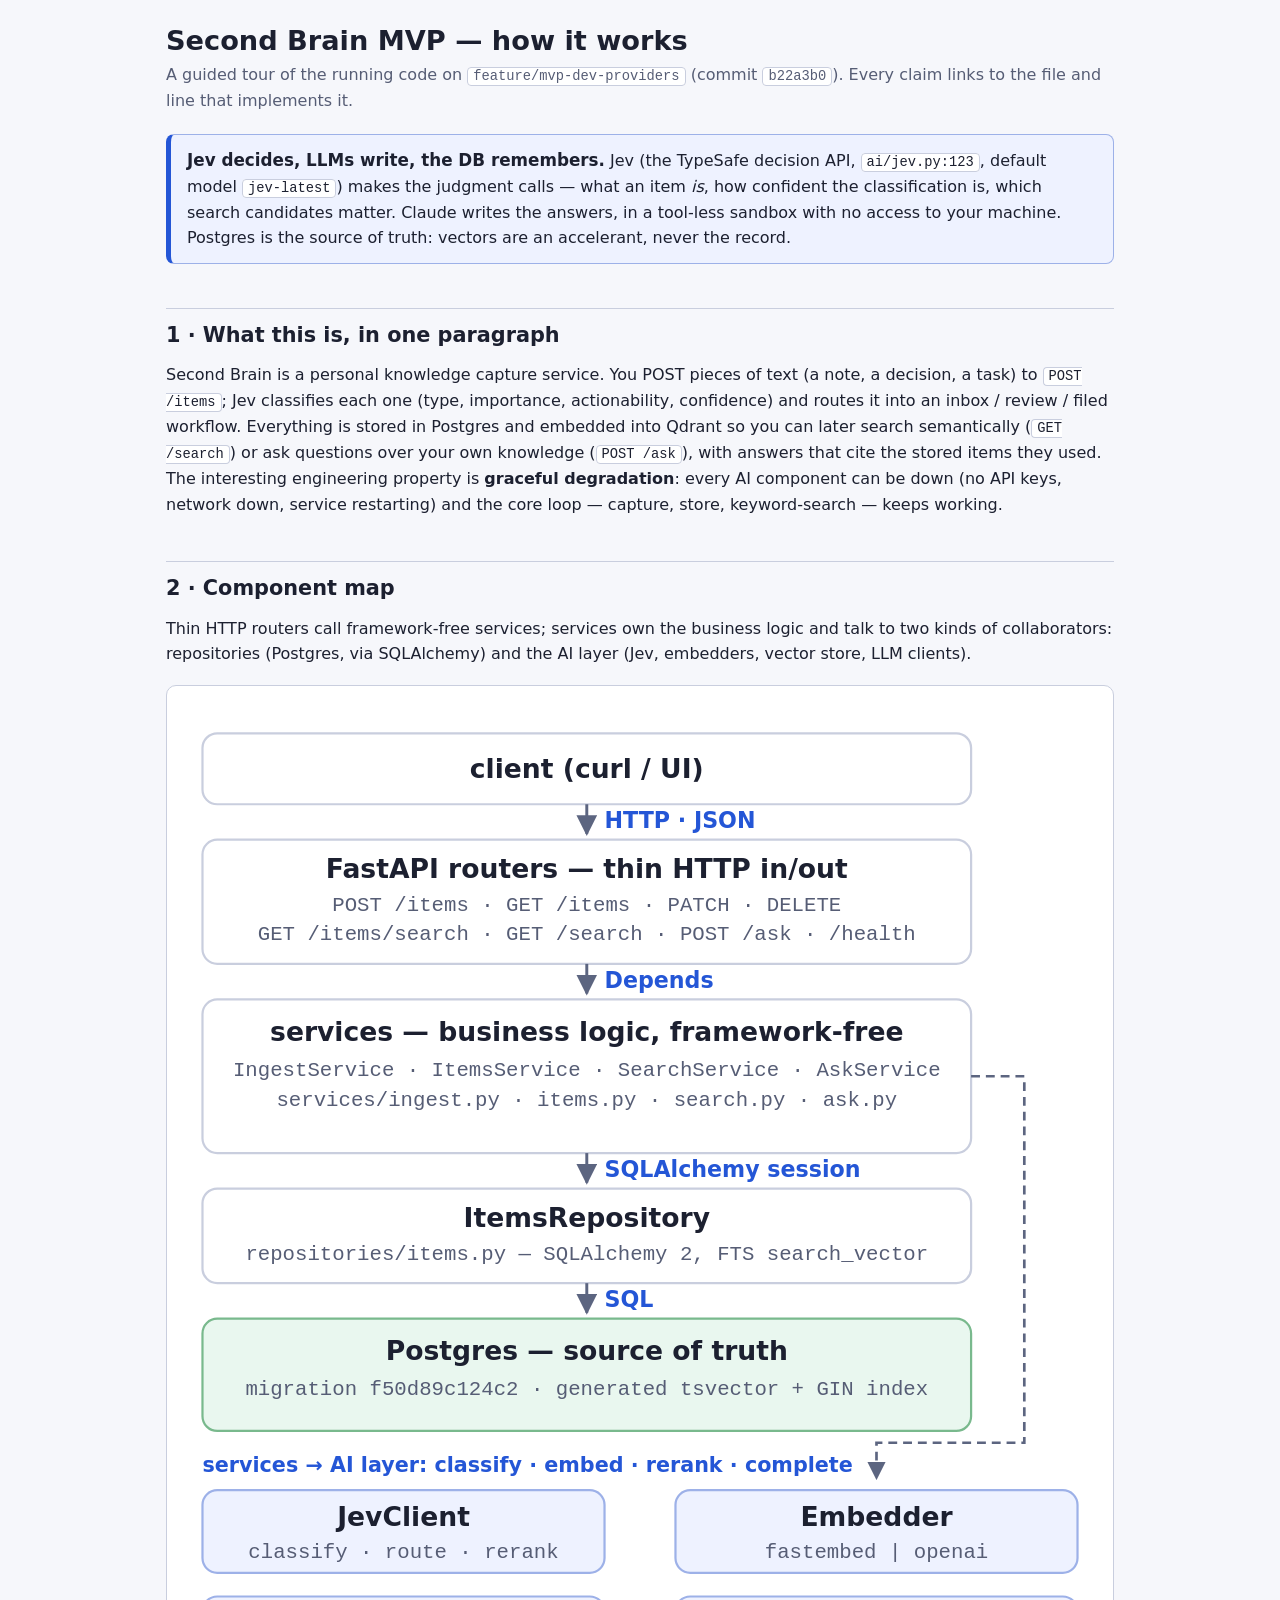
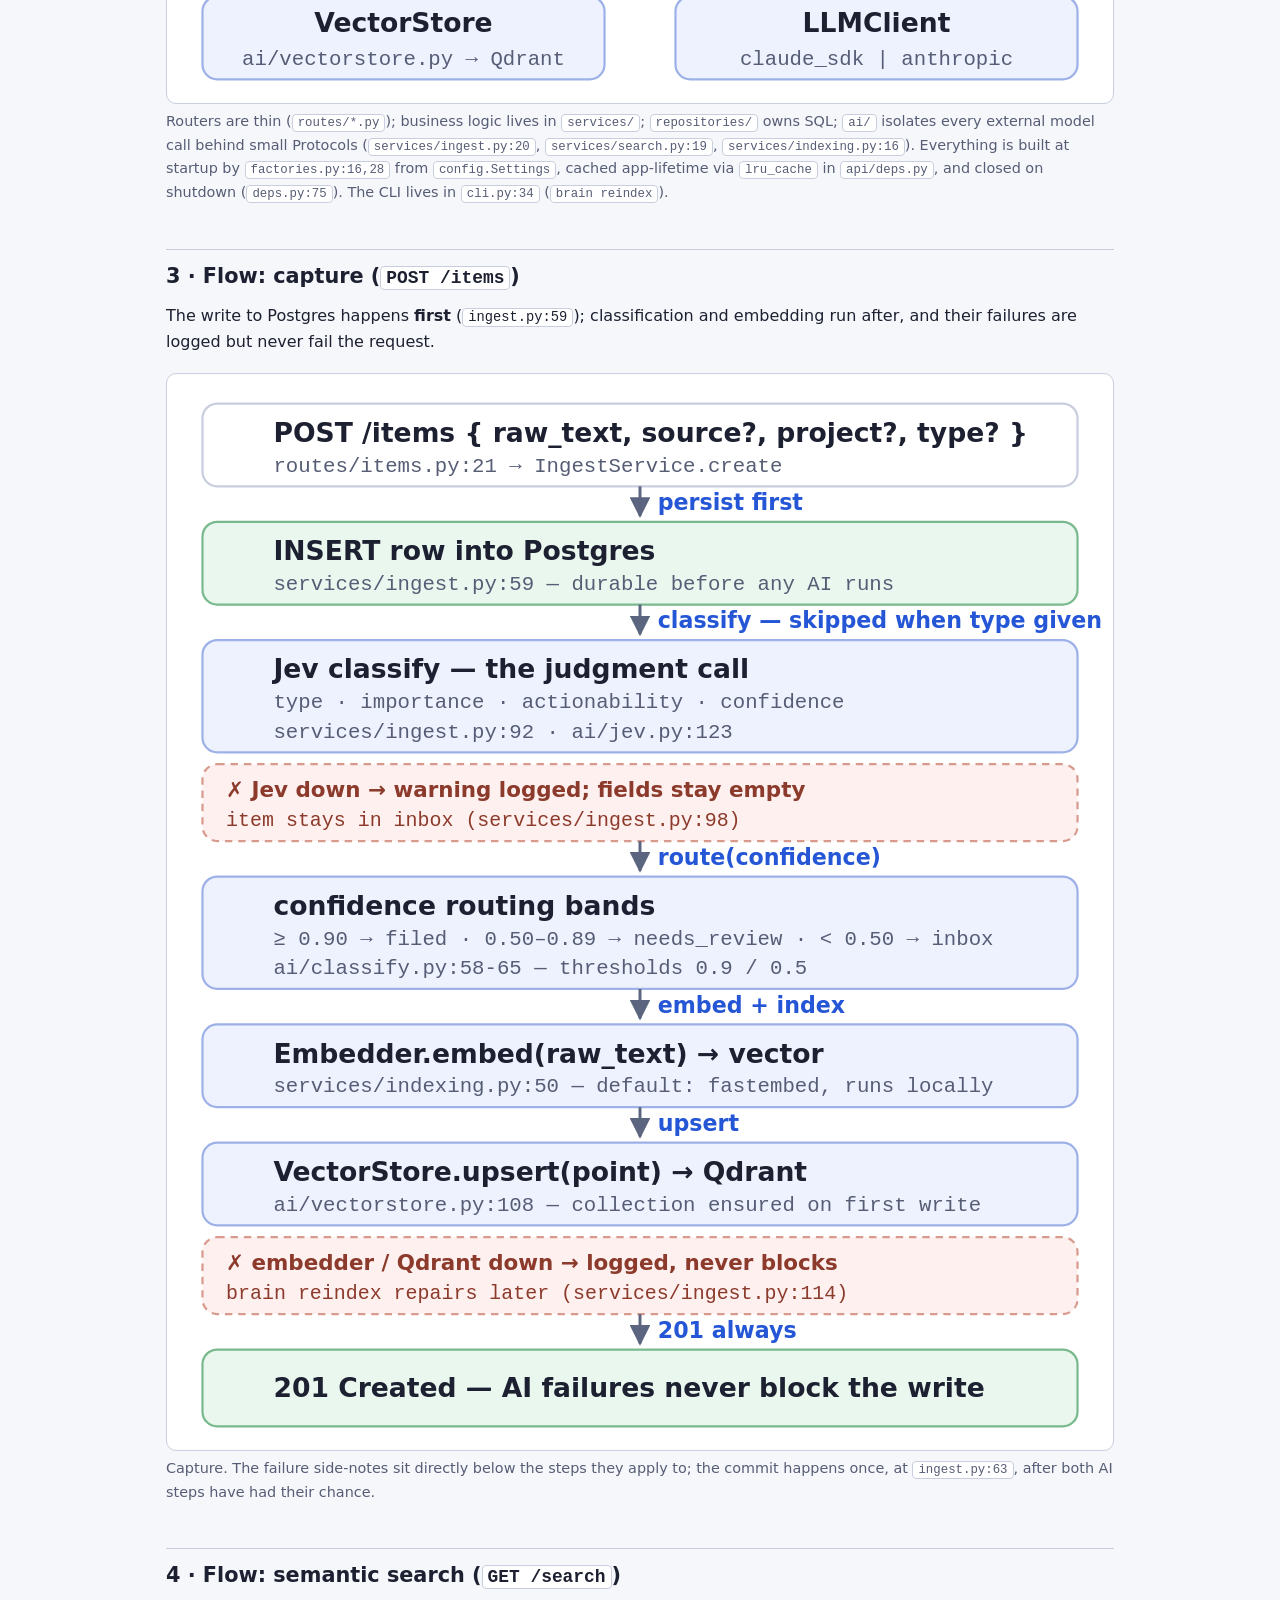
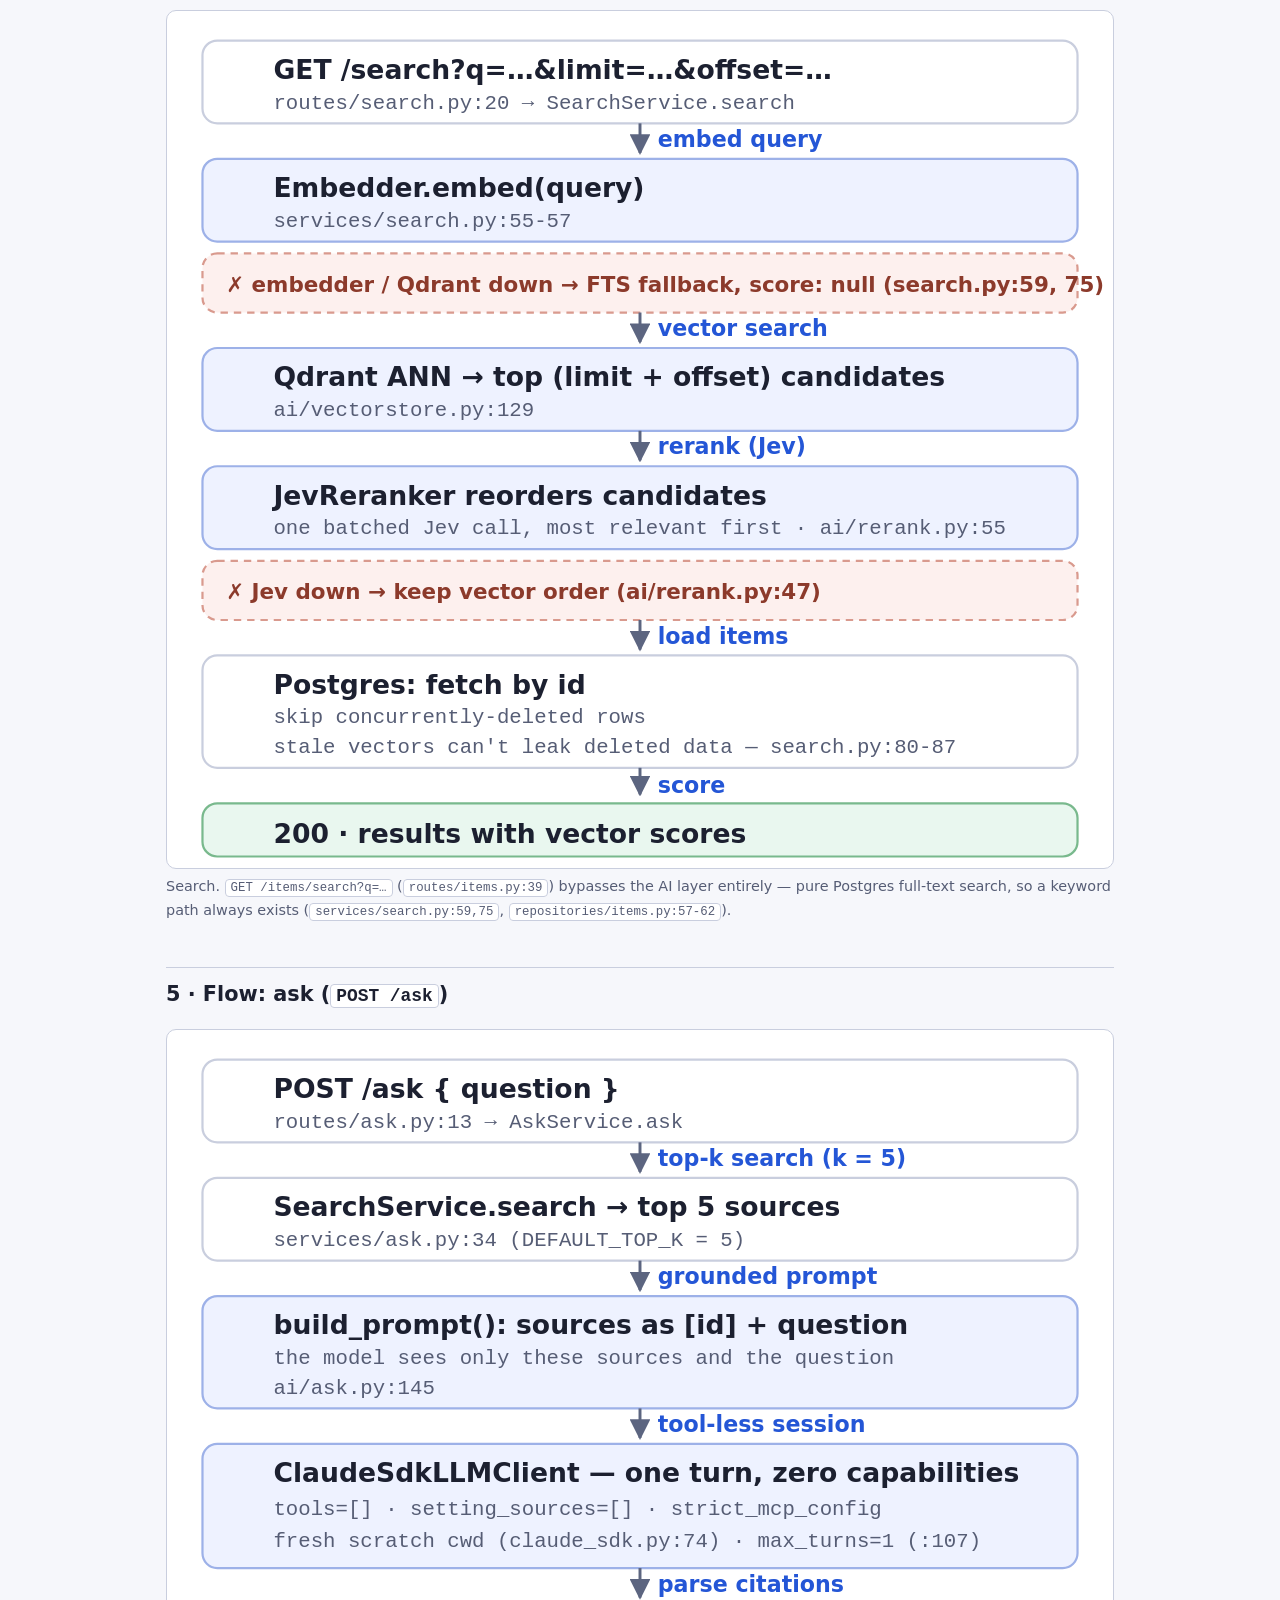
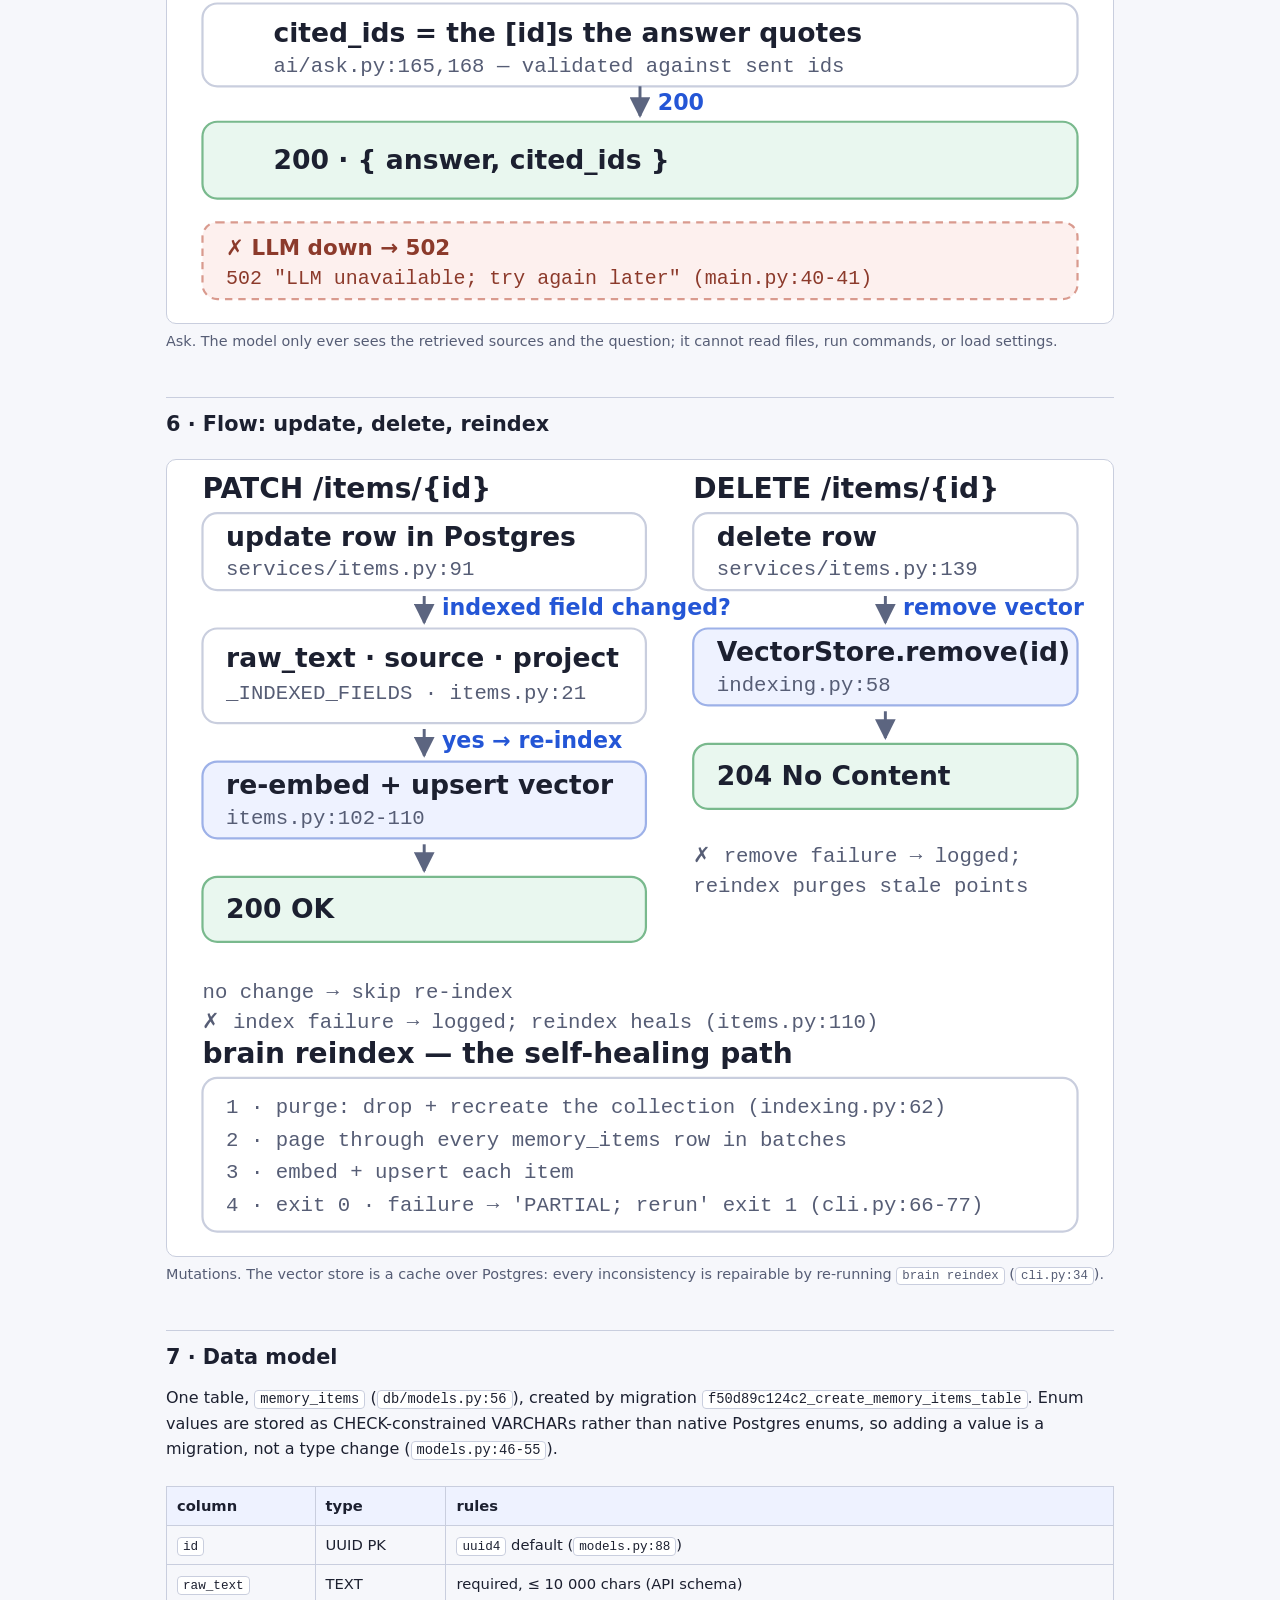
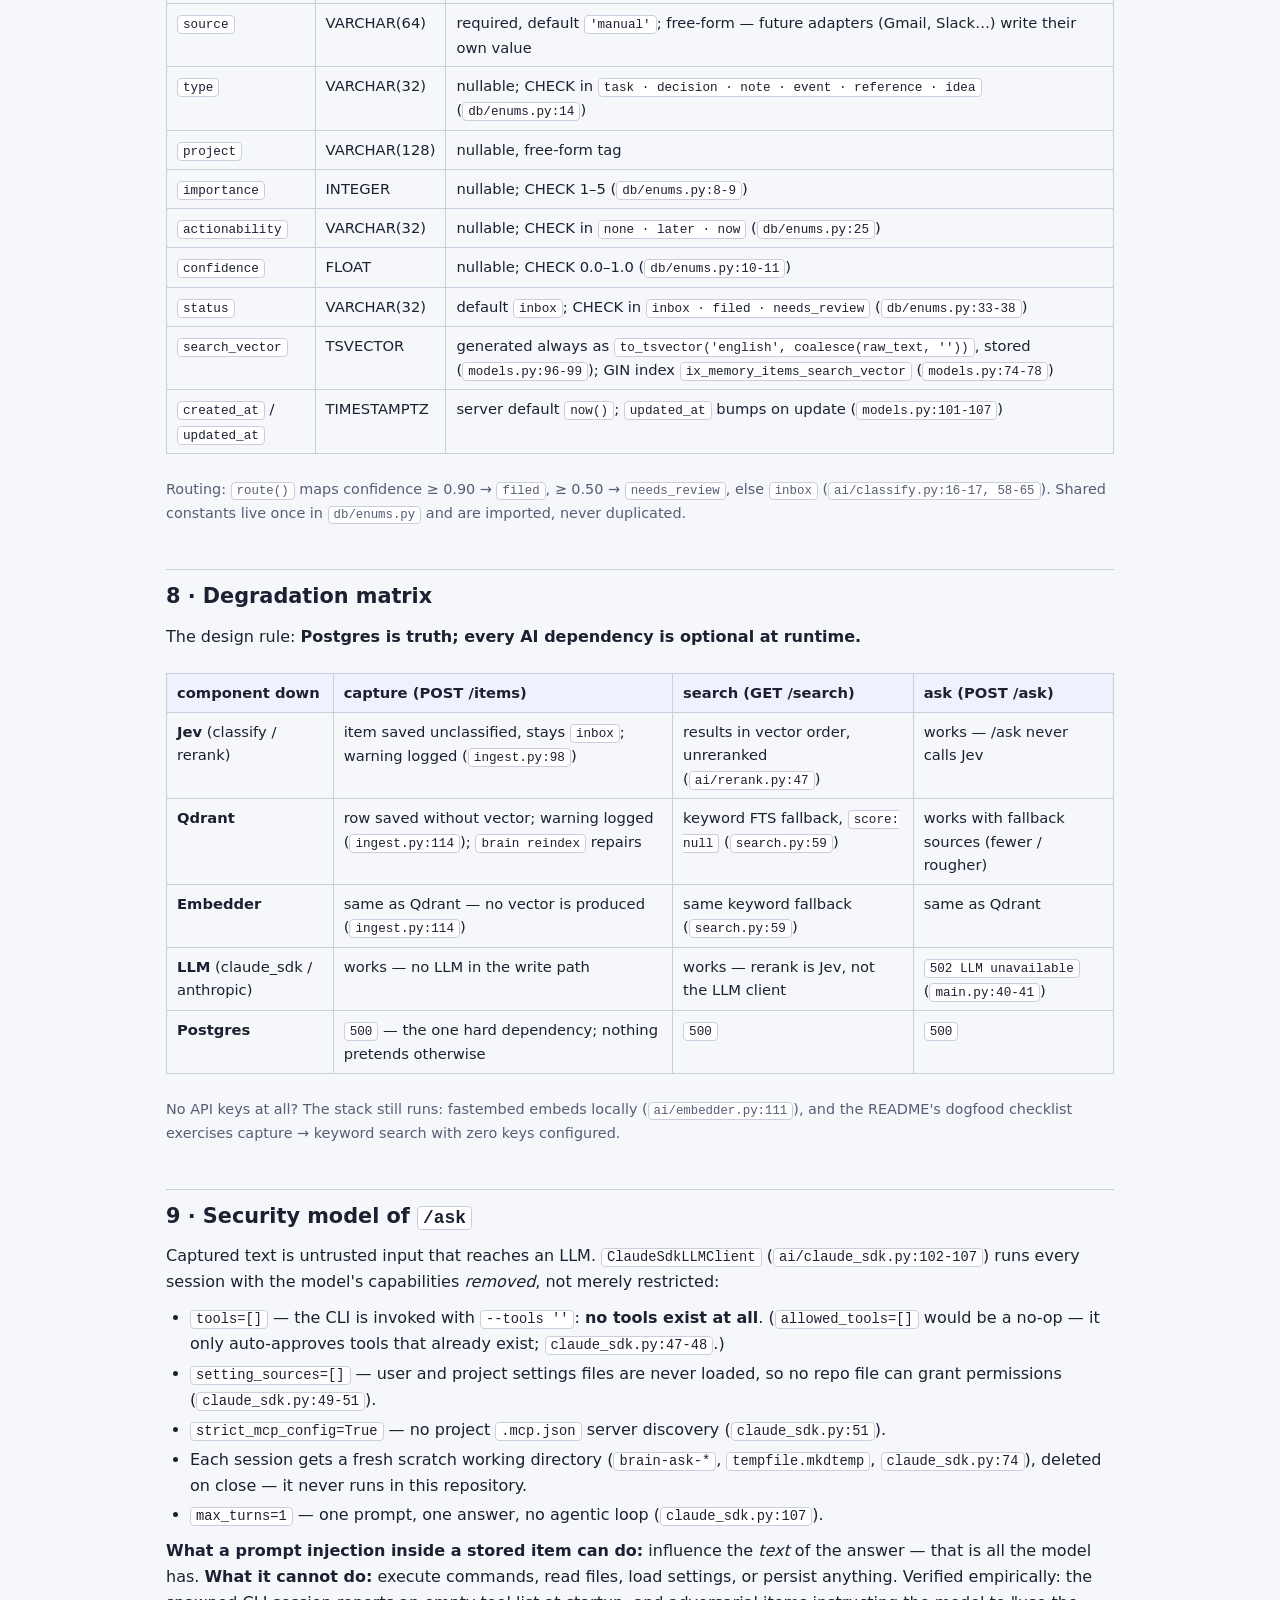
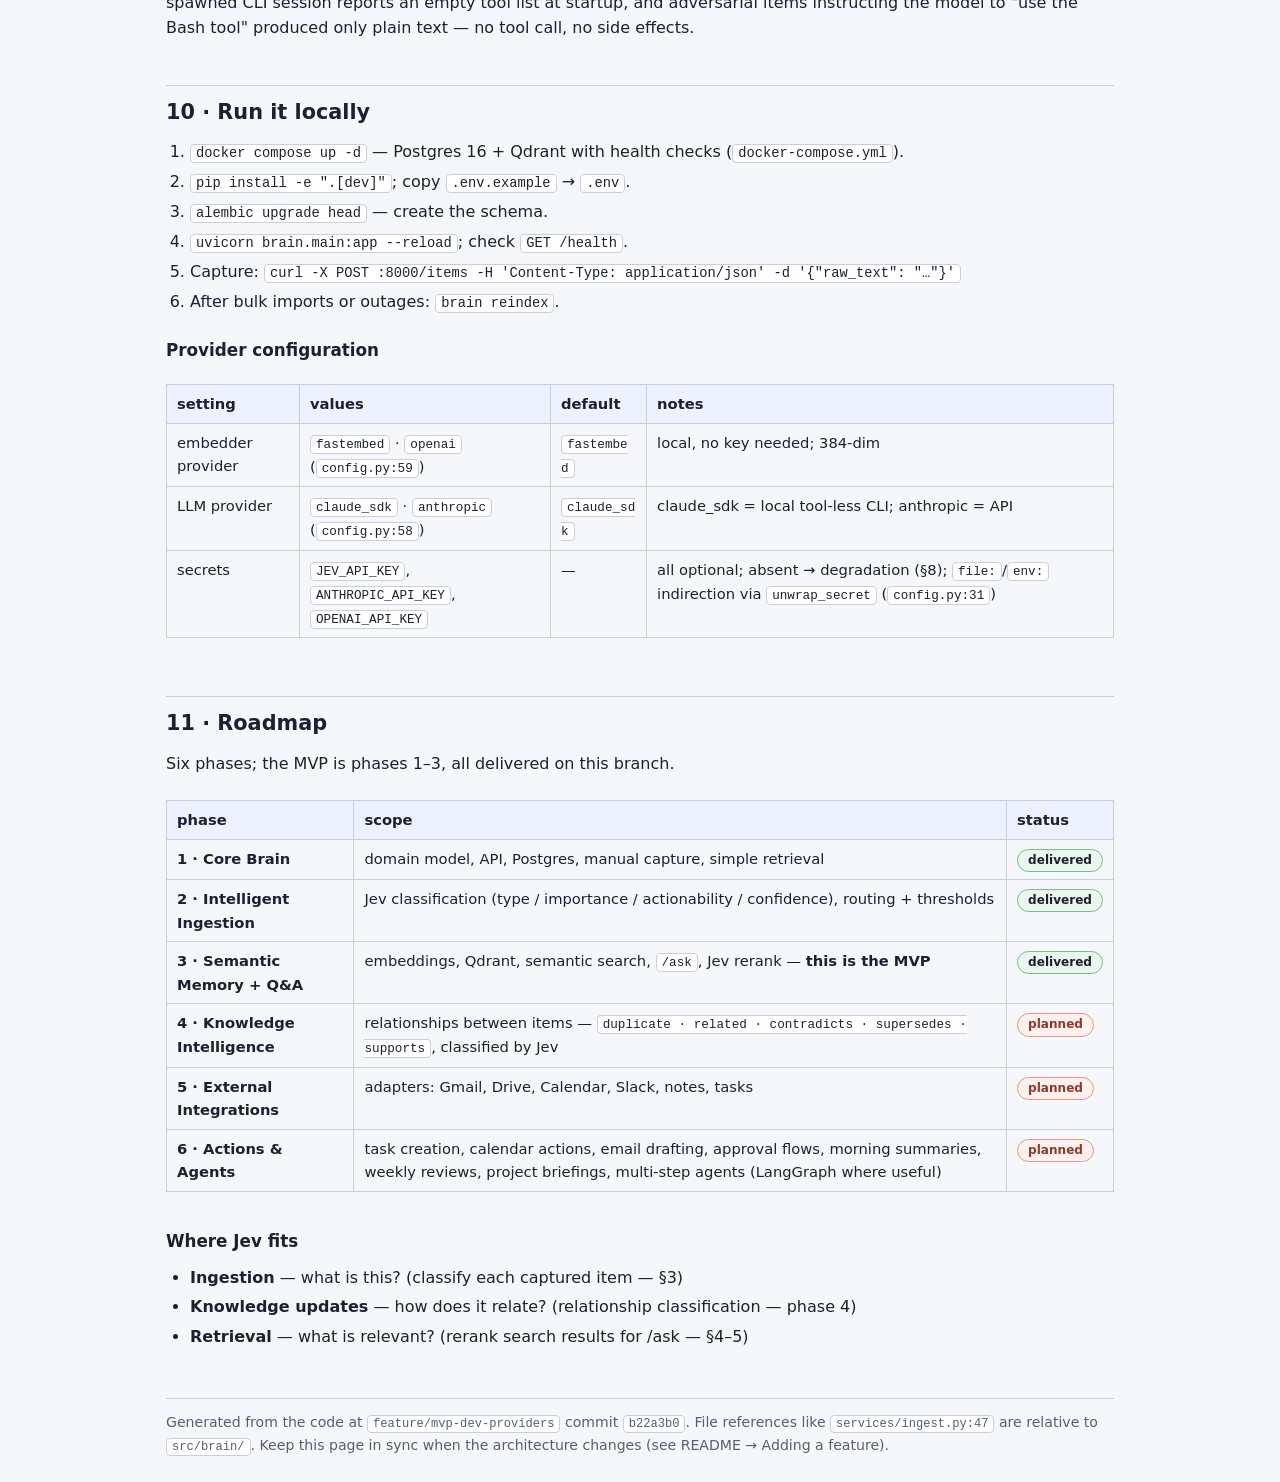
==== commit 6791ec44: "Fix migration id, search_vector expression, and mobile overflow Migration id corrected to f50d89c124" ====
--- a/docs/how-it-works.html
+++ b/docs/how-it-works.html
@@ -63,7 +63,7 @@
     border: 1px solid var(--box-border);
     border-radius: 4px;
     padding: 1px 5px;
-    white-space: nowrap;
+    overflow-wrap: anywhere;
   }
   .principle {
     background: var(--ai-bg);
@@ -78,13 +78,16 @@
   figure svg {
     display: block;
     width: 100%;
+    max-width: 100%;
     height: auto;
     background: var(--box-bg);
     border: 1px solid var(--box-border);
     border-radius: 10px;
   }
+  .tablewrap { overflow-x: auto; }
   figcaption { color: var(--muted); font-size: 0.9em; margin-top: 6px; }
   table { border-collapse: collapse; width: 100%; margin: 14px 0; font-size: 0.92em; }
+  .tablewrap table { min-width: 560px; }
   th, td { border: 1px solid var(--box-border); padding: 7px 10px; text-align: left; vertical-align: top; }
   th { background: var(--ai-bg); }
   td code, th code { white-space: normal; }
@@ -194,7 +197,7 @@
 
   <rect x="24" y="428" width="520" height="76" rx="10" class="svgok"/>
   <text x="284" y="456" text-anchor="middle" class="t-main">Postgres — source of truth</text>
-  <text x="284" y="480" text-anchor="middle" class="t-code">migration 5e756509fb53 · generated tsvector + GIN index</text>
+  <text x="284" y="480" text-anchor="middle" class="t-code">migration f50d89c124c2 · generated tsvector + GIN index</text>
 
   <path d="M544 264 L580 264 L580 512 L480 512 L480 536" class="edge-dash" marker-end="url(#arrowCmp)"/>
   <text x="24" y="532" class="t-cap">services → AI layer: classify · embed · rerank · complete</text>
@@ -508,12 +511,12 @@
 <h2 id="model">7 · Data model</h2>
 <p>
 One table, <code>memory_items</code> (<code>db/models.py:56</code>), created by
-migration <code>5e756509fb53_create_memory_items_table</code>. Enum values are
+migration <code>f50d89c124c2_create_memory_items_table</code>. Enum values are
 stored as CHECK-constrained VARCHARs rather than native Postgres enums, so adding a
 value is a migration, not a type change (<code>models.py:46-55</code>).
 </p>
 
-<table>
+<div class="tablewrap"><table>
 <thead><tr><th>column</th><th>type</th><th>rules</th></tr></thead>
 <tbody>
 <tr><td><code>id</code></td><td>UUID PK</td><td><code>uuid4</code> default (<code>models.py:88</code>)</td></tr>
@@ -525,10 +528,10 @@
 <tr><td><code>actionability</code></td><td>VARCHAR(32)</td><td>nullable; CHECK in <code>none · later · now</code> (<code>db/enums.py:25</code>)</td></tr>
 <tr><td><code>confidence</code></td><td>FLOAT</td><td>nullable; CHECK 0.0–1.0 (<code>db/enums.py:10-11</code>)</td></tr>
 <tr><td><code>status</code></td><td>VARCHAR(32)</td><td>default <code>inbox</code>; CHECK in <code>inbox · filed · needs_review</code> (<code>db/enums.py:33-38</code>)</td></tr>
-<tr><td><code>search_vector</code></td><td>TSVECTOR</td><td>generated always as <code>to_tsvector('english', raw_text)</code>, stored (<code>models.py:96-99</code>); GIN index <code>ix_memory_items_search_vector</code> (<code>models.py:74-78</code>)</td></tr>
+<tr><td><code>search_vector</code></td><td>TSVECTOR</td><td>generated always as <code>to_tsvector('english', coalesce(raw_text, ''))</code>, stored (<code>models.py:96-99</code>); GIN index <code>ix_memory_items_search_vector</code> (<code>models.py:74-78</code>)</td></tr>
 <tr><td><code>created_at</code> / <code>updated_at</code></td><td>TIMESTAMPTZ</td><td>server default <code>now()</code>; <code>updated_at</code> bumps on update (<code>models.py:101-107</code>)</td></tr>
 </tbody>
-</table>
+</table></div>
 
 <p class="refs">
 Routing: <code>route()</code> maps confidence ≥ 0.90 → <code>filed</code>,
@@ -540,7 +543,7 @@
 <h2 id="degradation">8 · Degradation matrix</h2>
 <p>The design rule: <strong>Postgres is truth; every AI dependency is optional at runtime.</strong></p>
 
-<table>
+<div class="tablewrap"><table>
 <thead><tr><th>component down</th><th>capture (POST /items)</th><th>search (GET /search)</th><th>ask (POST /ask)</th></tr></thead>
 <tbody>
 <tr>
@@ -574,7 +577,7 @@
   <td><code>500</code></td>
 </tr>
 </tbody>
-</table>
+</table></div>
 
 <p class="refs">
 No API keys at all? The stack still runs: fastembed embeds locally
@@ -622,18 +625,18 @@
 </ol>
 
 <h3>Provider configuration</h3>
-<table>
+<div class="tablewrap"><table>
 <thead><tr><th>setting</th><th>values</th><th>default</th><th>notes</th></tr></thead>
 <tbody>
 <tr><td>embedder provider</td><td><code>fastembed</code> · <code>openai</code> (<code>config.py:59</code>)</td><td><code>fastembed</code></td><td>local, no key needed; 384-dim</td></tr>
 <tr><td>LLM provider</td><td><code>claude_sdk</code> · <code>anthropic</code> (<code>config.py:58</code>)</td><td><code>claude_sdk</code></td><td>claude_sdk = local tool-less CLI; anthropic = API</td></tr>
 <tr><td>secrets</td><td><code>JEV_API_KEY</code>, <code>ANTHROPIC_API_KEY</code>, <code>OPENAI_API_KEY</code></td><td>—</td><td>all optional; absent → degradation (§8); <code>file:</code>/<code>env:</code> indirection via <code>unwrap_secret</code> (<code>config.py:31</code>)</td></tr>
 </tbody>
-</table>
+</table></div>
 
 <h2 id="roadmap">11 · Roadmap</h2>
 <p>Six phases; the MVP is phases 1–3, all delivered on this branch.</p>
-<table>
+<div class="tablewrap"><table>
 <thead><tr><th>phase</th><th>scope</th><th>status</th></tr></thead>
 <tbody>
 <tr><td><strong>1 · Core Brain</strong></td><td>domain model, API, Postgres, manual capture, simple retrieval</td><td><span class="badge done">delivered</span></td></tr>
@@ -643,7 +646,7 @@
 <tr><td><strong>5 · External Integrations</strong></td><td>adapters: Gmail, Drive, Calendar, Slack, notes, tasks</td><td><span class="badge planned">planned</span></td></tr>
 <tr><td><strong>6 · Actions &amp; Agents</strong></td><td>task creation, calendar actions, email drafting, approval flows, morning summaries, weekly reviews, project briefings, multi-step agents (LangGraph where useful)</td><td><span class="badge planned">planned</span></td></tr>
 </tbody>
-</table>
+</table></div>
 
 <h3>Where Jev fits</h3>
 <ul>
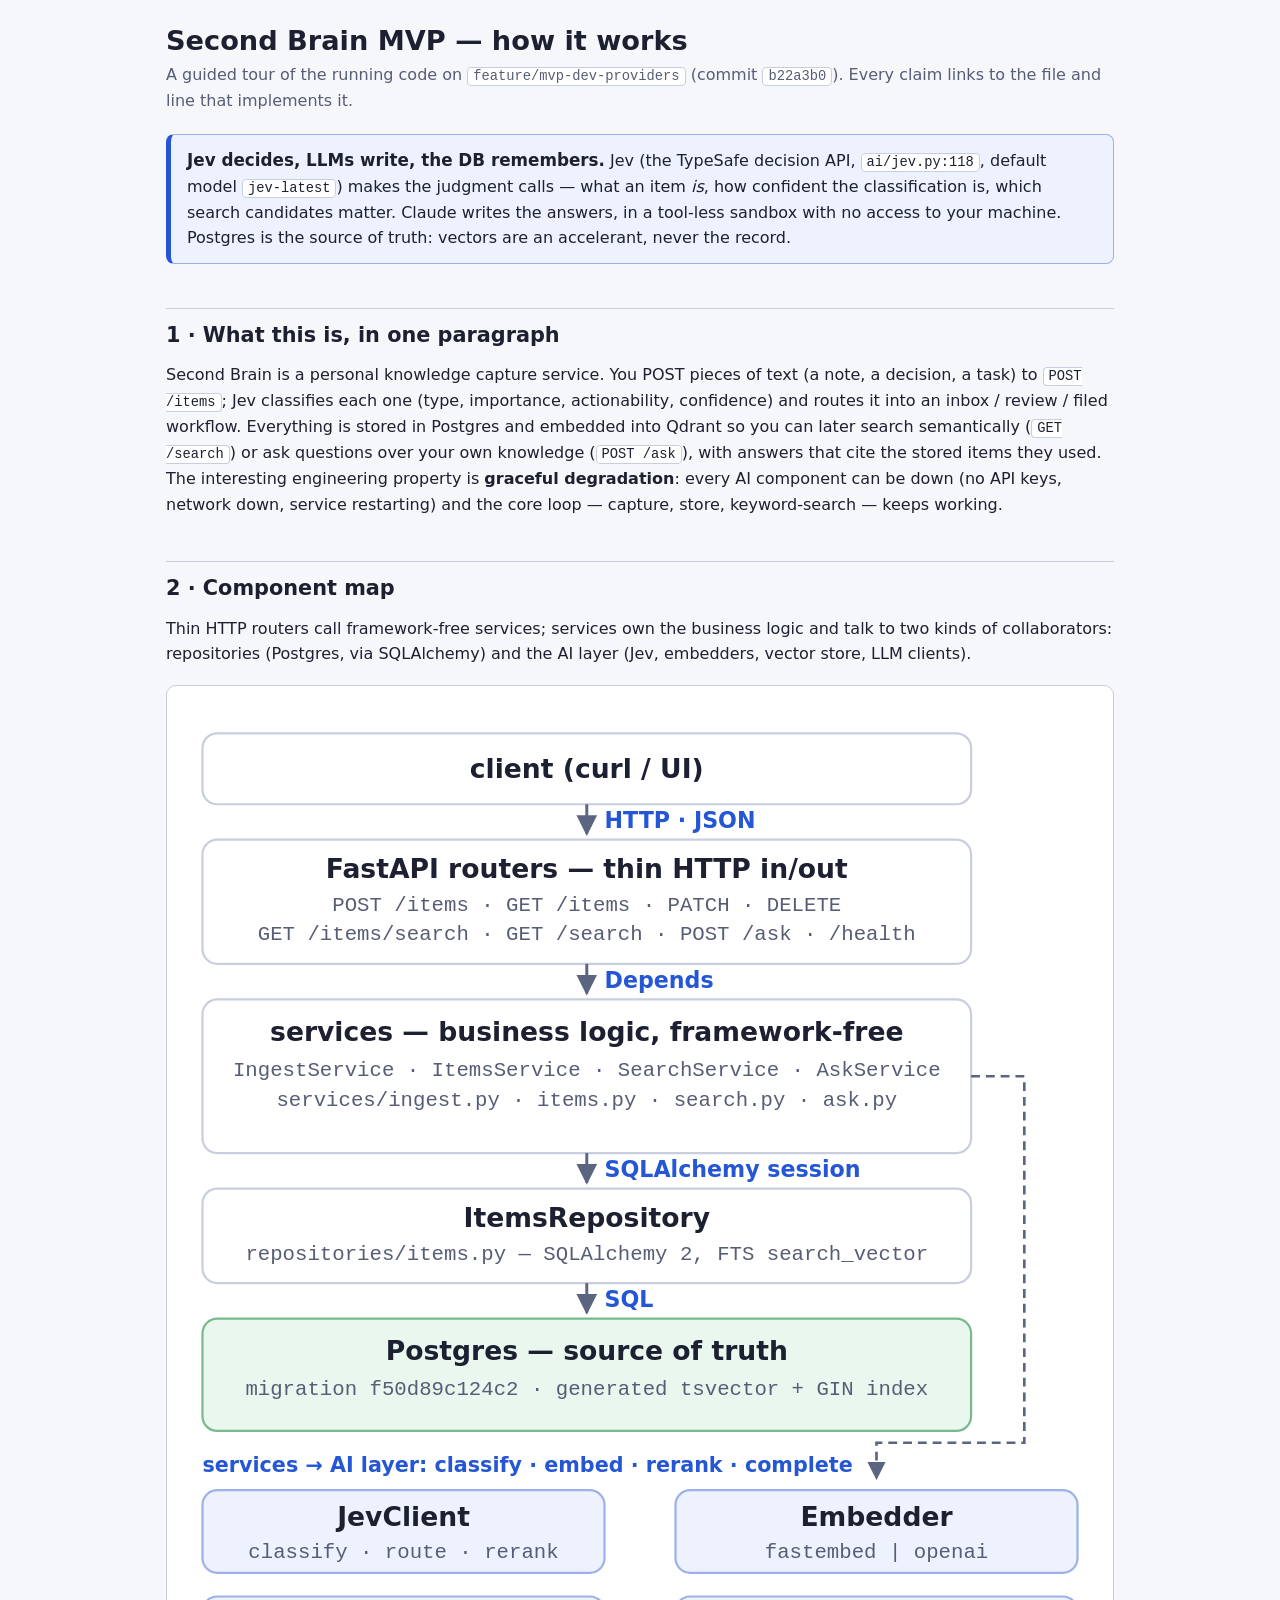
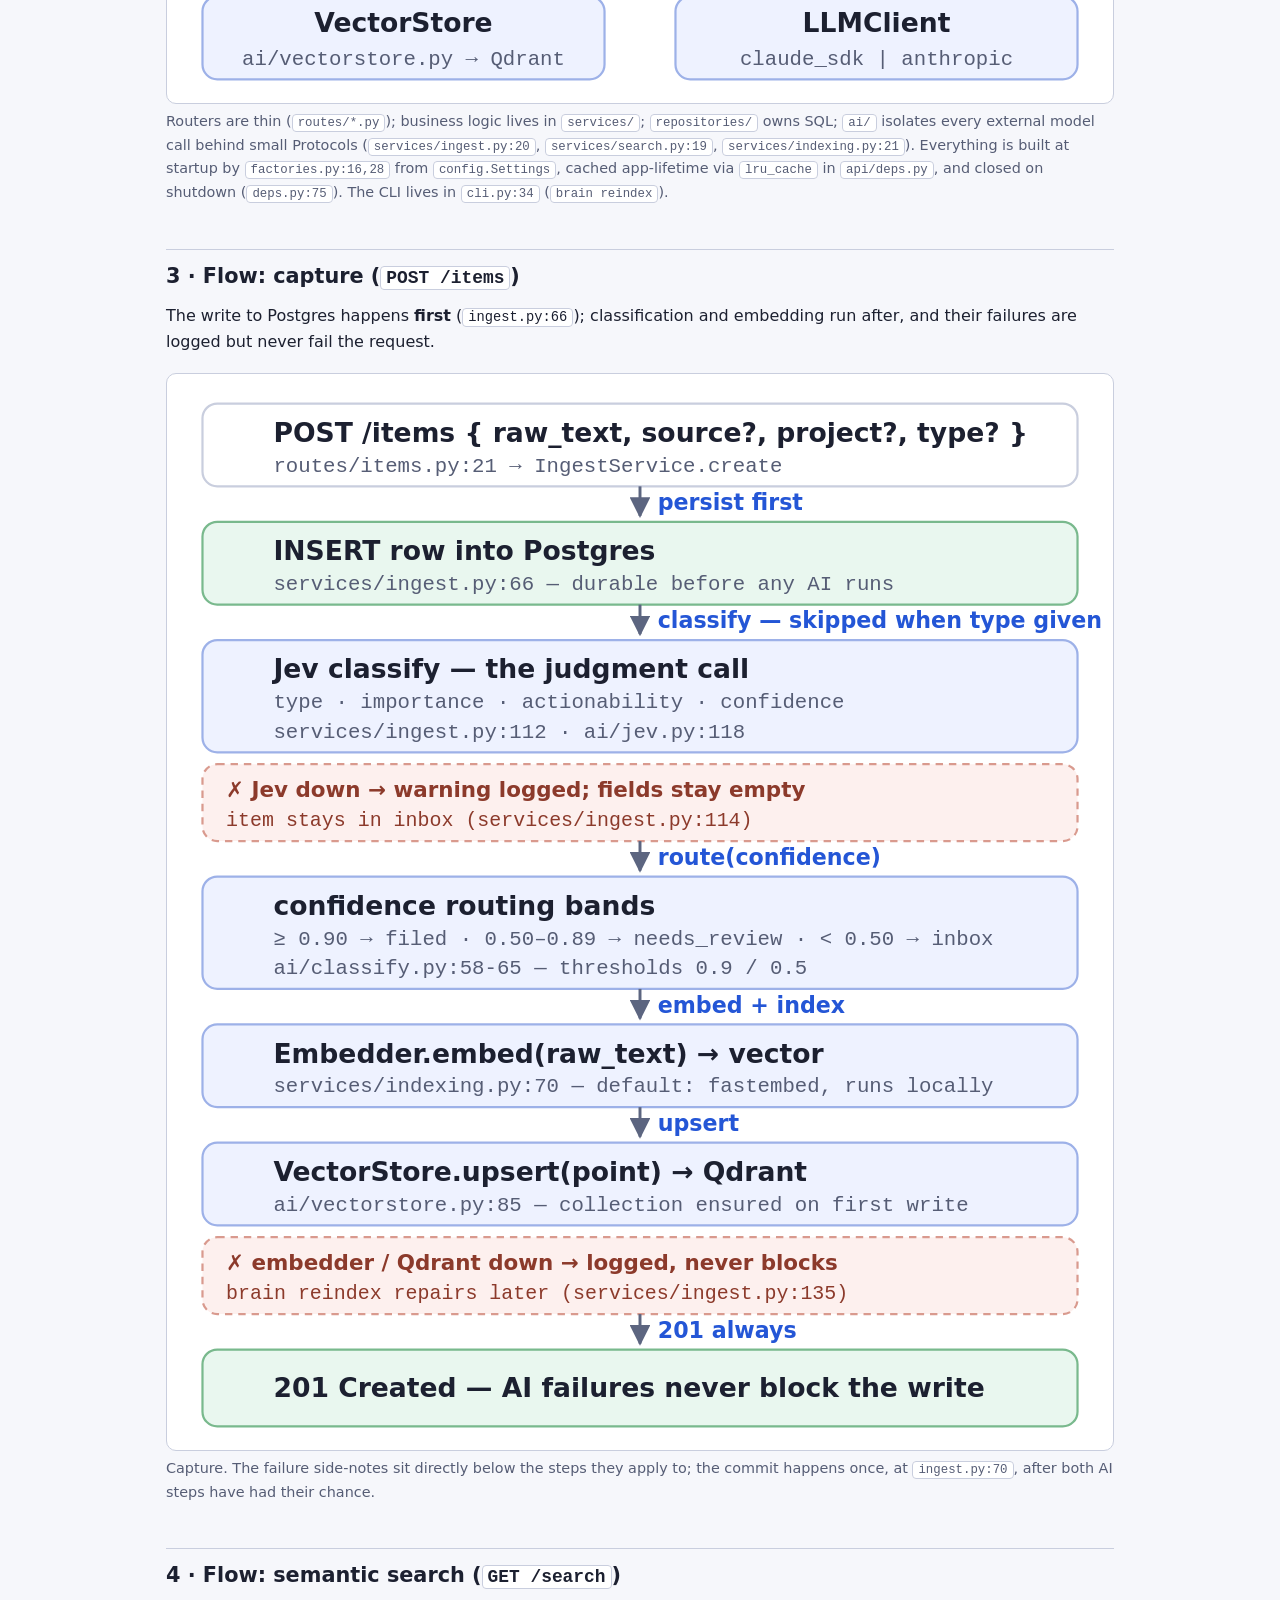
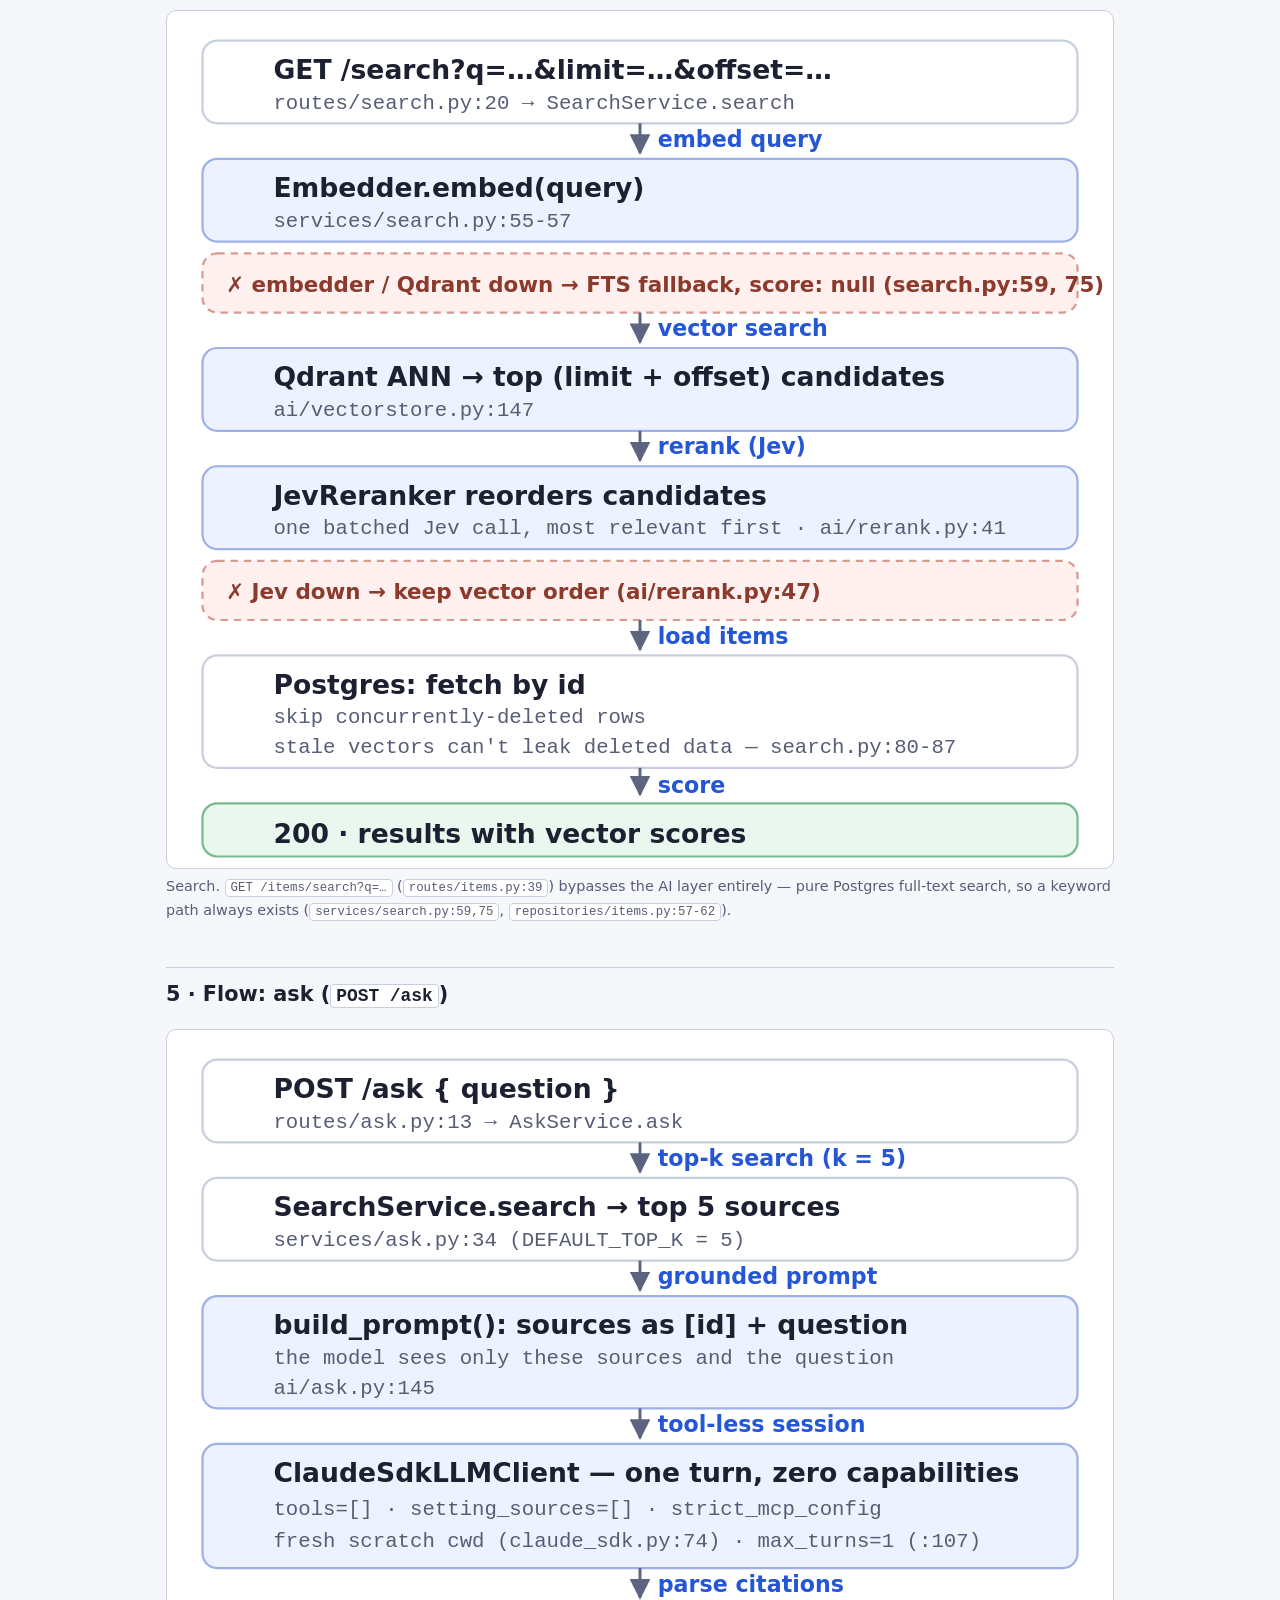
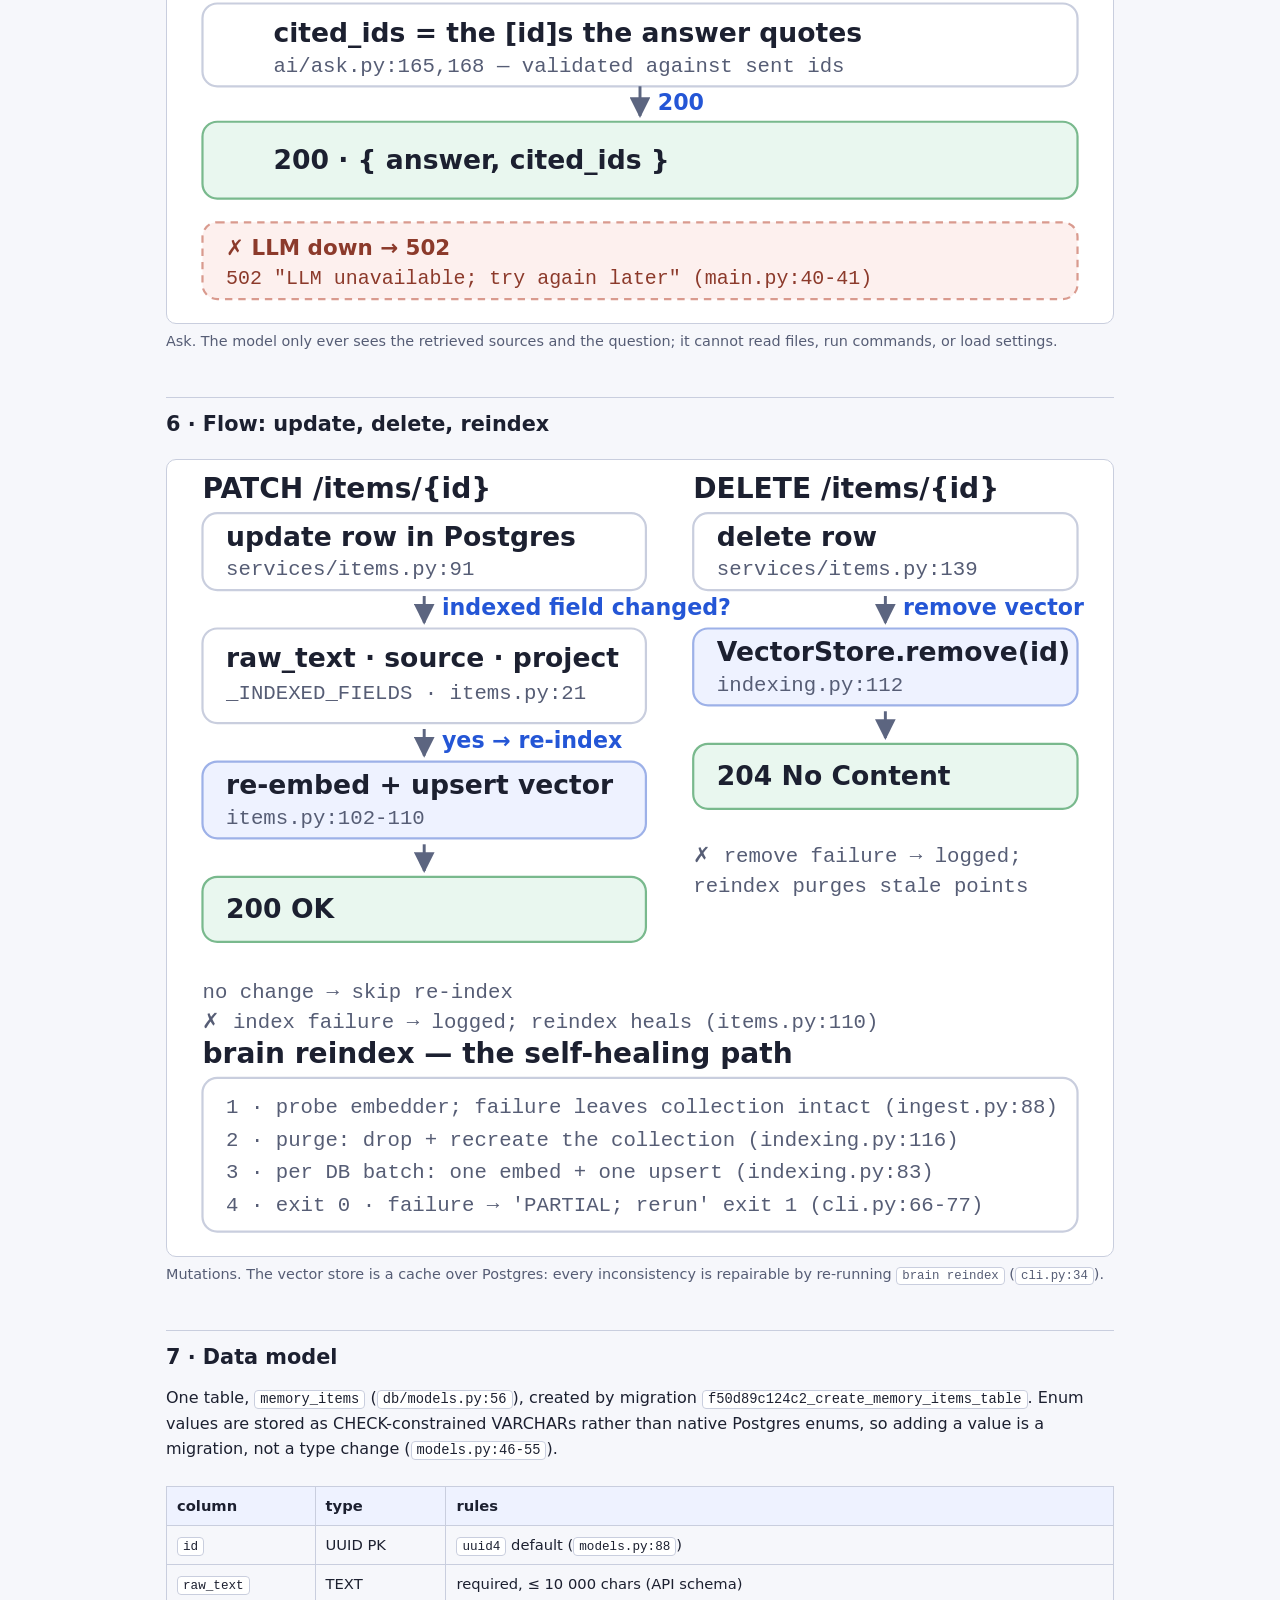
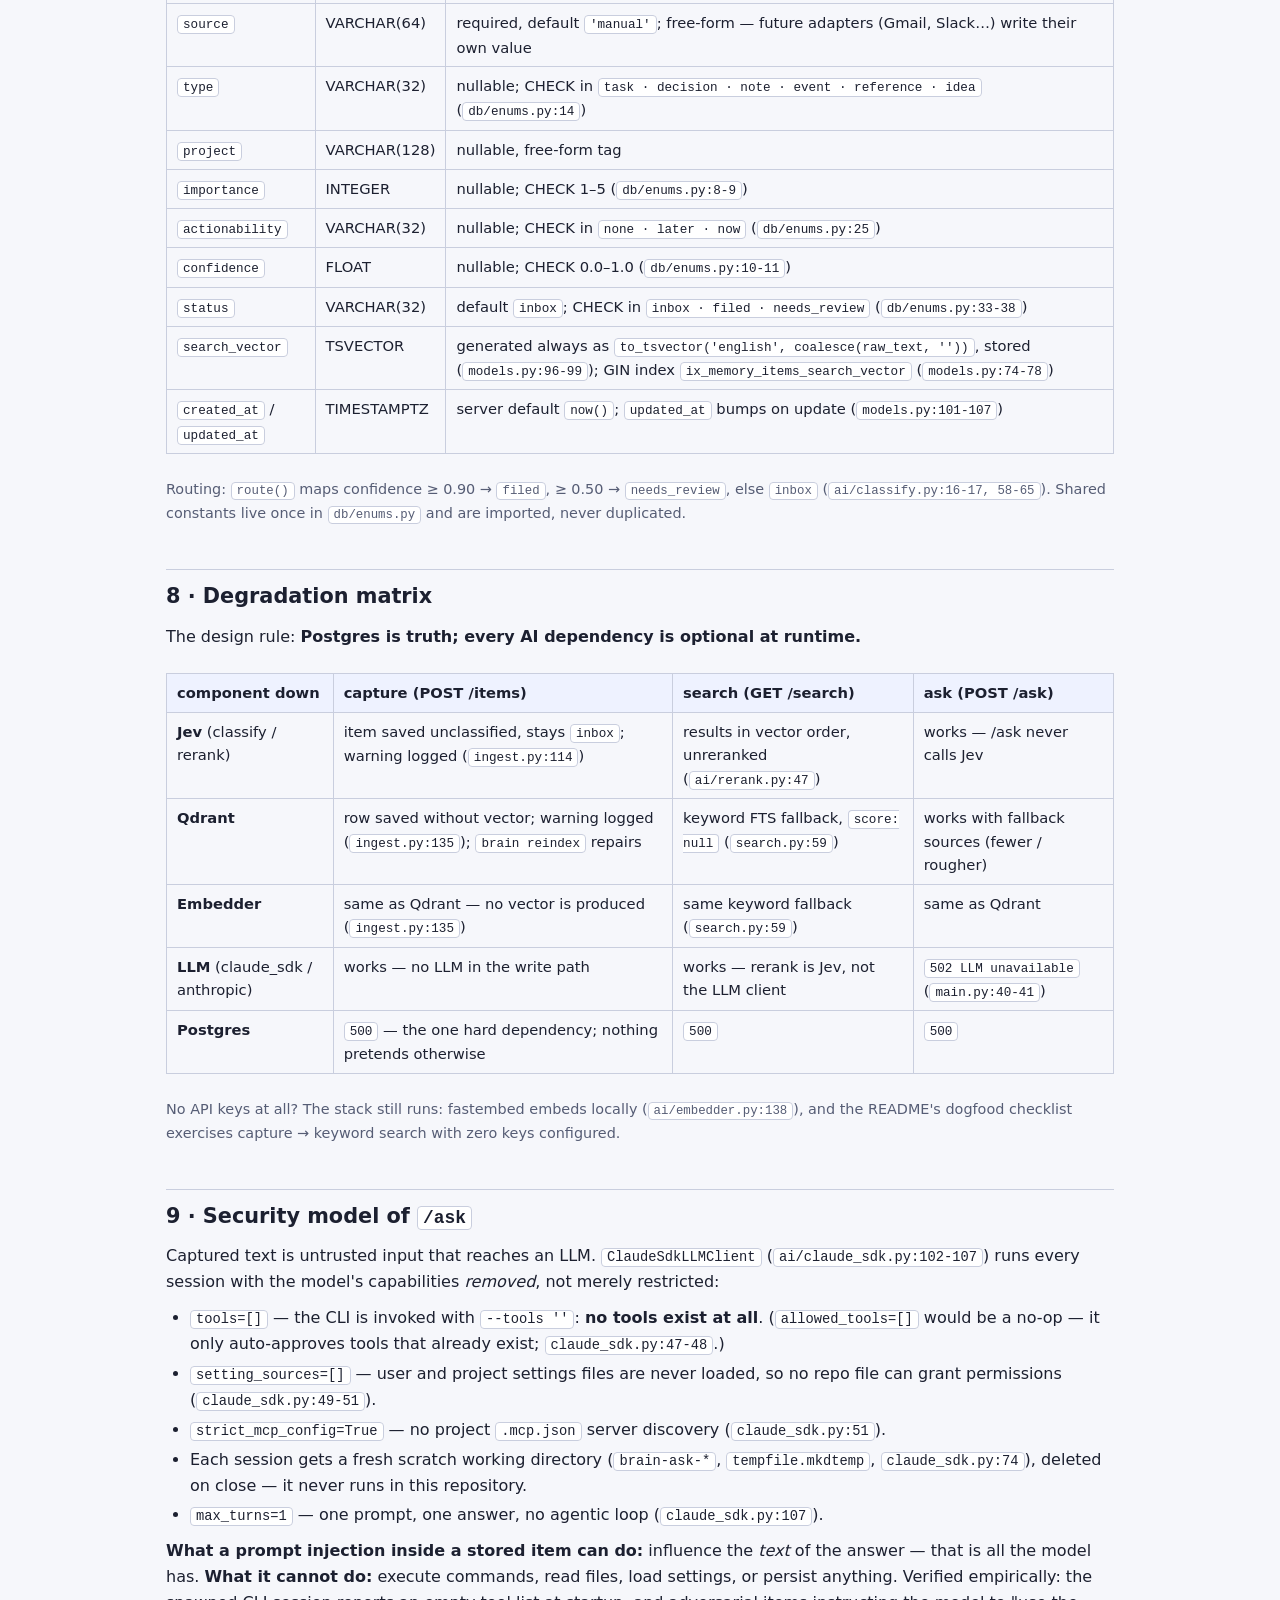
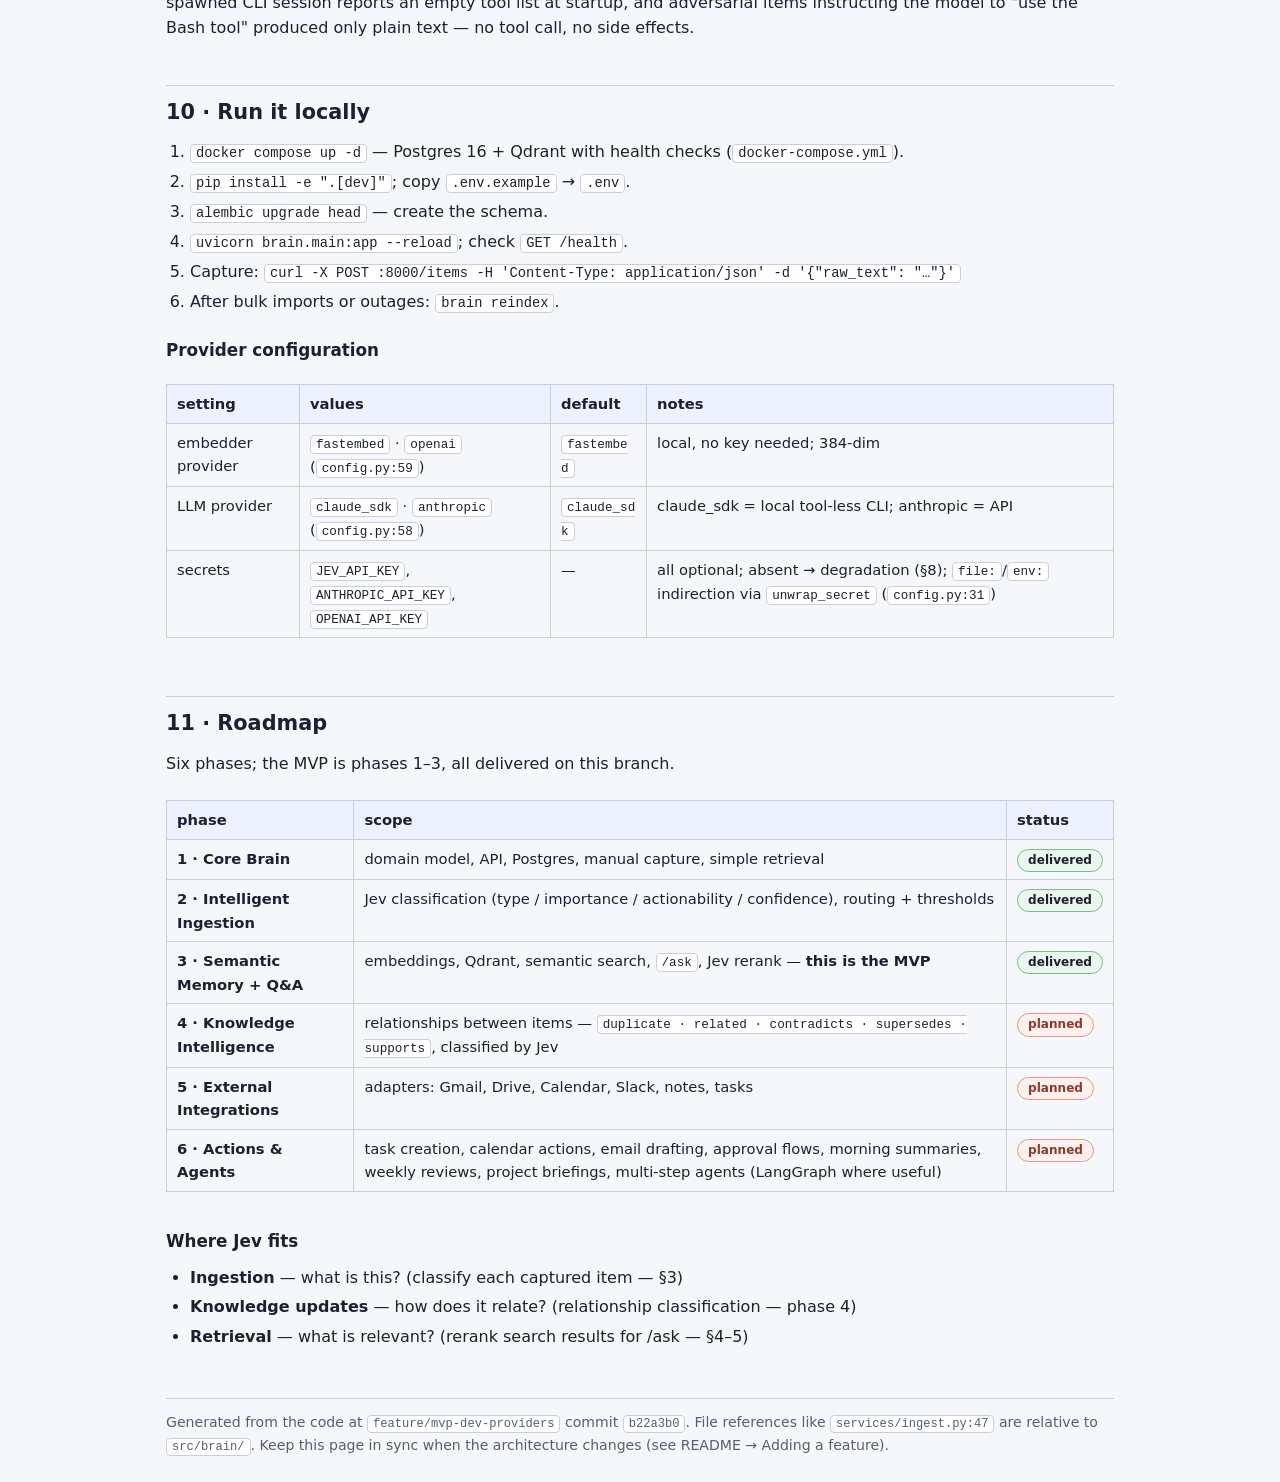
==== commit c1e65764: "Reindex batching, embedder probe before purge, ai-layer cleanup - reindex: one embed_batch + one ups" ====
--- a/docs/how-it-works.html
+++ b/docs/how-it-works.html
@@ -133,7 +133,7 @@
 
 <div class="principle">
   <strong>Jev decides, LLMs write, the DB remembers.</strong>
-  Jev (the TypeSafe decision API, <code>ai/jev.py:123</code>, default model
+  Jev (the TypeSafe decision API, <code>ai/jev.py:118</code>, default model
   <code>jev-latest</code>) makes the judgment calls — what an item <em>is</em>, how
   confident the classification is, which search candidates matter. Claude writes the
   answers, in a tool-less sandbox with no access to your machine. Postgres is the
@@ -224,12 +224,12 @@
     </marker>
   </defs>
 </svg>
-<figcaption>Routers are thin (<code>routes/*.py</code>); business logic lives in <code>services/</code>; <code>repositories/</code> owns SQL; <code>ai/</code> isolates every external model call behind small Protocols (<code>services/ingest.py:20</code>, <code>services/search.py:19</code>, <code>services/indexing.py:16</code>). Everything is built at startup by <code>factories.py:16,28</code> from <code>config.Settings</code>, cached app-lifetime via <code>lru_cache</code> in <code>api/deps.py</code>, and closed on shutdown (<code>deps.py:75</code>). The CLI lives in <code>cli.py:34</code> (<code>brain reindex</code>).</figcaption>
+<figcaption>Routers are thin (<code>routes/*.py</code>); business logic lives in <code>services/</code>; <code>repositories/</code> owns SQL; <code>ai/</code> isolates every external model call behind small Protocols (<code>services/ingest.py:20</code>, <code>services/search.py:19</code>, <code>services/indexing.py:21</code>). Everything is built at startup by <code>factories.py:16,28</code> from <code>config.Settings</code>, cached app-lifetime via <code>lru_cache</code> in <code>api/deps.py</code>, and closed on shutdown (<code>deps.py:75</code>). The CLI lives in <code>cli.py:34</code> (<code>brain reindex</code>).</figcaption>
 </figure>
 
 <h2 id="capture">3 · Flow: capture (<code>POST /items</code>)</h2>
 <p>
-The write to Postgres happens <strong>first</strong> (<code>ingest.py:59</code>);
+The write to Postgres happens <strong>first</strong> (<code>ingest.py:66</code>);
 classification and embedding run after, and their failures are logged but never
 fail the request.
 </p>
@@ -250,7 +250,7 @@
   <circle cx="48" cy="128" r="14" class="stepdot"/><text x="48" y="133" text-anchor="middle" class="t-step">2</text>
   <rect x="24" y="100" width="592" height="56" rx="10" class="svgok"/>
   <text x="72" y="126" class="t-main">INSERT row into Postgres</text>
-  <text x="72" y="146" class="t-code">services/ingest.py:59 — durable before any AI runs</text>
+  <text x="72" y="146" class="t-code">services/ingest.py:66 — durable before any AI runs</text>
 
   <path d="M320 156 L320 176" class="edge" marker-end="url(#arrowCap)"/>
   <text x="332" y="172" class="t-label">classify — skipped when type given</text>
@@ -259,11 +259,11 @@
   <rect x="24" y="180" width="592" height="76" rx="10" class="svgai"/>
   <text x="72" y="206" class="t-main">Jev classify — the judgment call</text>
   <text x="72" y="226" class="t-code">type · importance · actionability · confidence</text>
-  <text x="72" y="246" class="t-code">services/ingest.py:92 · ai/jev.py:123</text>
+  <text x="72" y="246" class="t-code">services/ingest.py:112 · ai/jev.py:118</text>
 
   <rect x="24" y="264" width="592" height="52" rx="10" class="svgfail"/>
   <text x="40" y="286" class="t-fail">✗ Jev down → warning logged; fields stay empty</text>
-  <text x="40" y="306" class="t-failsub">item stays in inbox (services/ingest.py:98)</text>
+  <text x="40" y="306" class="t-failsub">item stays in inbox (services/ingest.py:114)</text>
 
   <path d="M320 316 L320 336" class="edge" marker-end="url(#arrowCap)"/>
   <text x="332" y="332" class="t-label">route(confidence)</text>
@@ -280,7 +280,7 @@
   <circle cx="48" cy="468" r="14" class="stepdot"/><text x="48" y="473" text-anchor="middle" class="t-step">5</text>
   <rect x="24" y="440" width="592" height="56" rx="10" class="svgai"/>
   <text x="72" y="466" class="t-main">Embedder.embed(raw_text) → vector</text>
-  <text x="72" y="486" class="t-code">services/indexing.py:50 — default: fastembed, runs locally</text>
+  <text x="72" y="486" class="t-code">services/indexing.py:70 — default: fastembed, runs locally</text>
 
   <path d="M320 496 L320 516" class="edge" marker-end="url(#arrowCap)"/>
   <text x="332" y="512" class="t-label">upsert</text>
@@ -288,11 +288,11 @@
   <circle cx="48" cy="548" r="14" class="stepdot"/><text x="48" y="553" text-anchor="middle" class="t-step">6</text>
   <rect x="24" y="520" width="592" height="56" rx="10" class="svgai"/>
   <text x="72" y="546" class="t-main">VectorStore.upsert(point) → Qdrant</text>
-  <text x="72" y="566" class="t-code">ai/vectorstore.py:108 — collection ensured on first write</text>
+  <text x="72" y="566" class="t-code">ai/vectorstore.py:85 — collection ensured on first write</text>
 
   <rect x="24" y="584" width="592" height="52" rx="10" class="svgfail"/>
   <text x="40" y="606" class="t-fail">✗ embedder / Qdrant down → logged, never blocks</text>
-  <text x="40" y="626" class="t-failsub">brain reindex repairs later (services/ingest.py:114)</text>
+  <text x="40" y="626" class="t-failsub">brain reindex repairs later (services/ingest.py:135)</text>
 
   <path d="M320 636 L320 656" class="edge" marker-end="url(#arrowCap)"/>
   <text x="332" y="652" class="t-label">201 always</text>
@@ -306,7 +306,7 @@
     </marker>
   </defs>
 </svg>
-<figcaption>Capture. The failure side-notes sit directly below the steps they apply to; the commit happens once, at <code>ingest.py:63</code>, after both AI steps have had their chance.</figcaption>
+<figcaption>Capture. The failure side-notes sit directly below the steps they apply to; the commit happens once, at <code>ingest.py:70</code>, after both AI steps have had their chance.</figcaption>
 </figure>
 
 <h2 id="search">4 · Flow: semantic search (<code>GET /search</code>)</h2>
@@ -338,7 +338,7 @@
   <circle cx="48" cy="256" r="14" class="stepdot"/><text x="48" y="261" text-anchor="middle" class="t-step">3</text>
   <rect x="24" y="228" width="592" height="56" rx="10" class="svgai"/>
   <text x="72" y="254" class="t-main">Qdrant ANN → top (limit + offset) candidates</text>
-  <text x="72" y="274" class="t-code">ai/vectorstore.py:129</text>
+  <text x="72" y="274" class="t-code">ai/vectorstore.py:147</text>
 
   <path d="M320 284 L320 304" class="edge" marker-end="url(#arrowSea)"/>
   <text x="332" y="300" class="t-label">rerank (Jev)</text>
@@ -346,7 +346,7 @@
   <circle cx="48" cy="336" r="14" class="stepdot"/><text x="48" y="341" text-anchor="middle" class="t-step">4</text>
   <rect x="24" y="308" width="592" height="56" rx="10" class="svgai"/>
   <text x="72" y="334" class="t-main">JevReranker reorders candidates</text>
-  <text x="72" y="354" class="t-code">one batched Jev call, most relevant first · ai/rerank.py:55</text>
+  <text x="72" y="354" class="t-code">one batched Jev call, most relevant first · ai/rerank.py:41</text>
 
   <rect x="24" y="372" width="592" height="40" rx="10" class="svgfail"/>
   <text x="40" y="398" class="t-fail">✗ Jev down → keep vector order (ai/rerank.py:47)</text>
@@ -445,7 +445,7 @@
 <figure>
 <svg viewBox="0 0 640 538" role="img" aria-labelledby="mut-t mut-d">
   <title id="mut-t">Update, delete and reindex flows</title>
-  <desc id="mut-d">PATCH updates the Postgres row and re-embeds only if an indexed field changed. DELETE removes the row and its vector. The brain reindex CLI purges the Qdrant collection and rebuilds it from Postgres.</desc>
+  <desc id="mut-d">PATCH updates the Postgres row and re-embeds only if an indexed field changed. DELETE removes the row and its vector. The brain reindex CLI probes the embedder, purges the Qdrant collection, and rebuilds it from Postgres with one batched embed + upsert per DB batch.</desc>
 
   <text x="24" y="26" class="t-head">PATCH /items/{id}</text>
   <rect x="24" y="36" width="300" height="52" rx="10" class="svgbox"/>
@@ -483,7 +483,7 @@
 
   <rect x="356" y="114" width="260" height="52" rx="10" class="svgai"/>
   <text x="372" y="136" class="t-main">VectorStore.remove(id)</text>
-  <text x="372" y="156" class="t-code">indexing.py:58</text>
+  <text x="372" y="156" class="t-code">indexing.py:112</text>
 
   <path d="M486 170 L486 188" class="edge" marker-end="url(#arrowMut)"/>
   <rect x="356" y="192" width="260" height="44" rx="10" class="svgok"/>
@@ -494,9 +494,9 @@
 
   <text x="24" y="408" class="t-head">brain reindex — the self-healing path</text>
   <rect x="24" y="418" width="592" height="104" rx="10" class="svgbox"/>
-  <text x="40" y="442" class="t-code">1 · purge: drop + recreate the collection (indexing.py:62)</text>
-  <text x="40" y="464" class="t-code">2 · page through every memory_items row in batches</text>
-  <text x="40" y="486" class="t-code">3 · embed + upsert each item</text>
+  <text x="40" y="442" class="t-code">1 · probe embedder; failure leaves collection intact (ingest.py:88)</text>
+  <text x="40" y="464" class="t-code">2 · purge: drop + recreate the collection (indexing.py:116)</text>
+  <text x="40" y="486" class="t-code">3 · per DB batch: one embed + one upsert (indexing.py:83)</text>
   <text x="40" y="508" class="t-code">4 · exit 0 · failure → 'PARTIAL; rerun' exit 1 (cli.py:66-77)</text>
 
   <defs>
@@ -548,19 +548,19 @@
 <tbody>
 <tr>
   <td><strong>Jev</strong> (classify / rerank)</td>
-  <td>item saved unclassified, stays <code>inbox</code>; warning logged (<code>ingest.py:98</code>)</td>
+  <td>item saved unclassified, stays <code>inbox</code>; warning logged (<code>ingest.py:114</code>)</td>
   <td>results in vector order, unreranked (<code>ai/rerank.py:47</code>)</td>
   <td>works — /ask never calls Jev</td>
 </tr>
 <tr>
   <td><strong>Qdrant</strong></td>
-  <td>row saved without vector; warning logged (<code>ingest.py:114</code>); <code>brain reindex</code> repairs</td>
+  <td>row saved without vector; warning logged (<code>ingest.py:135</code>); <code>brain reindex</code> repairs</td>
   <td>keyword FTS fallback, <code>score: null</code> (<code>search.py:59</code>)</td>
   <td>works with fallback sources (fewer / rougher)</td>
 </tr>
 <tr>
   <td><strong>Embedder</strong></td>
-  <td>same as Qdrant — no vector is produced (<code>ingest.py:114</code>)</td>
+  <td>same as Qdrant — no vector is produced (<code>ingest.py:135</code>)</td>
   <td>same keyword fallback (<code>search.py:59</code>)</td>
   <td>same as Qdrant</td>
 </tr>
@@ -581,7 +581,7 @@
 
 <p class="refs">
 No API keys at all? The stack still runs: fastembed embeds locally
-(<code>ai/embedder.py:111</code>), and the README's dogfood checklist exercises
+(<code>ai/embedder.py:138</code>), and the README's dogfood checklist exercises
 capture → keyword search with zero keys configured.
 </p>
 
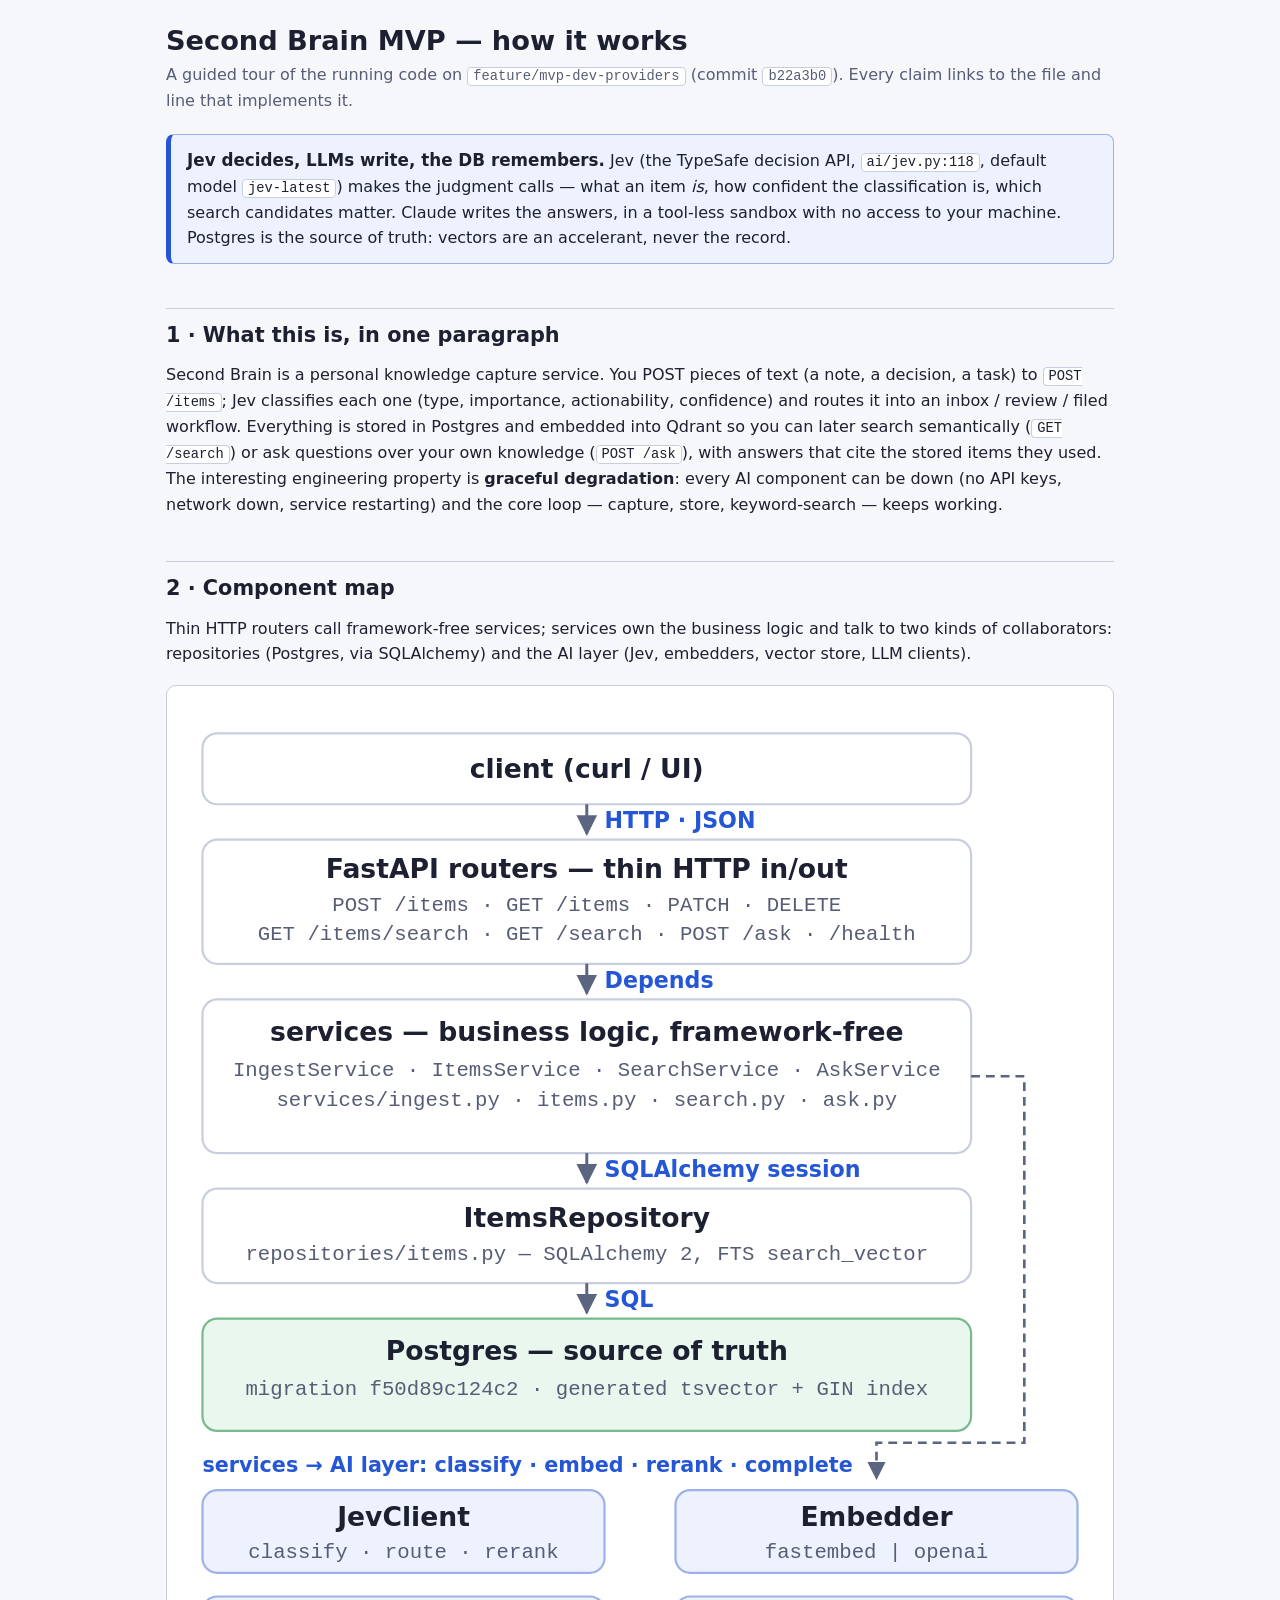
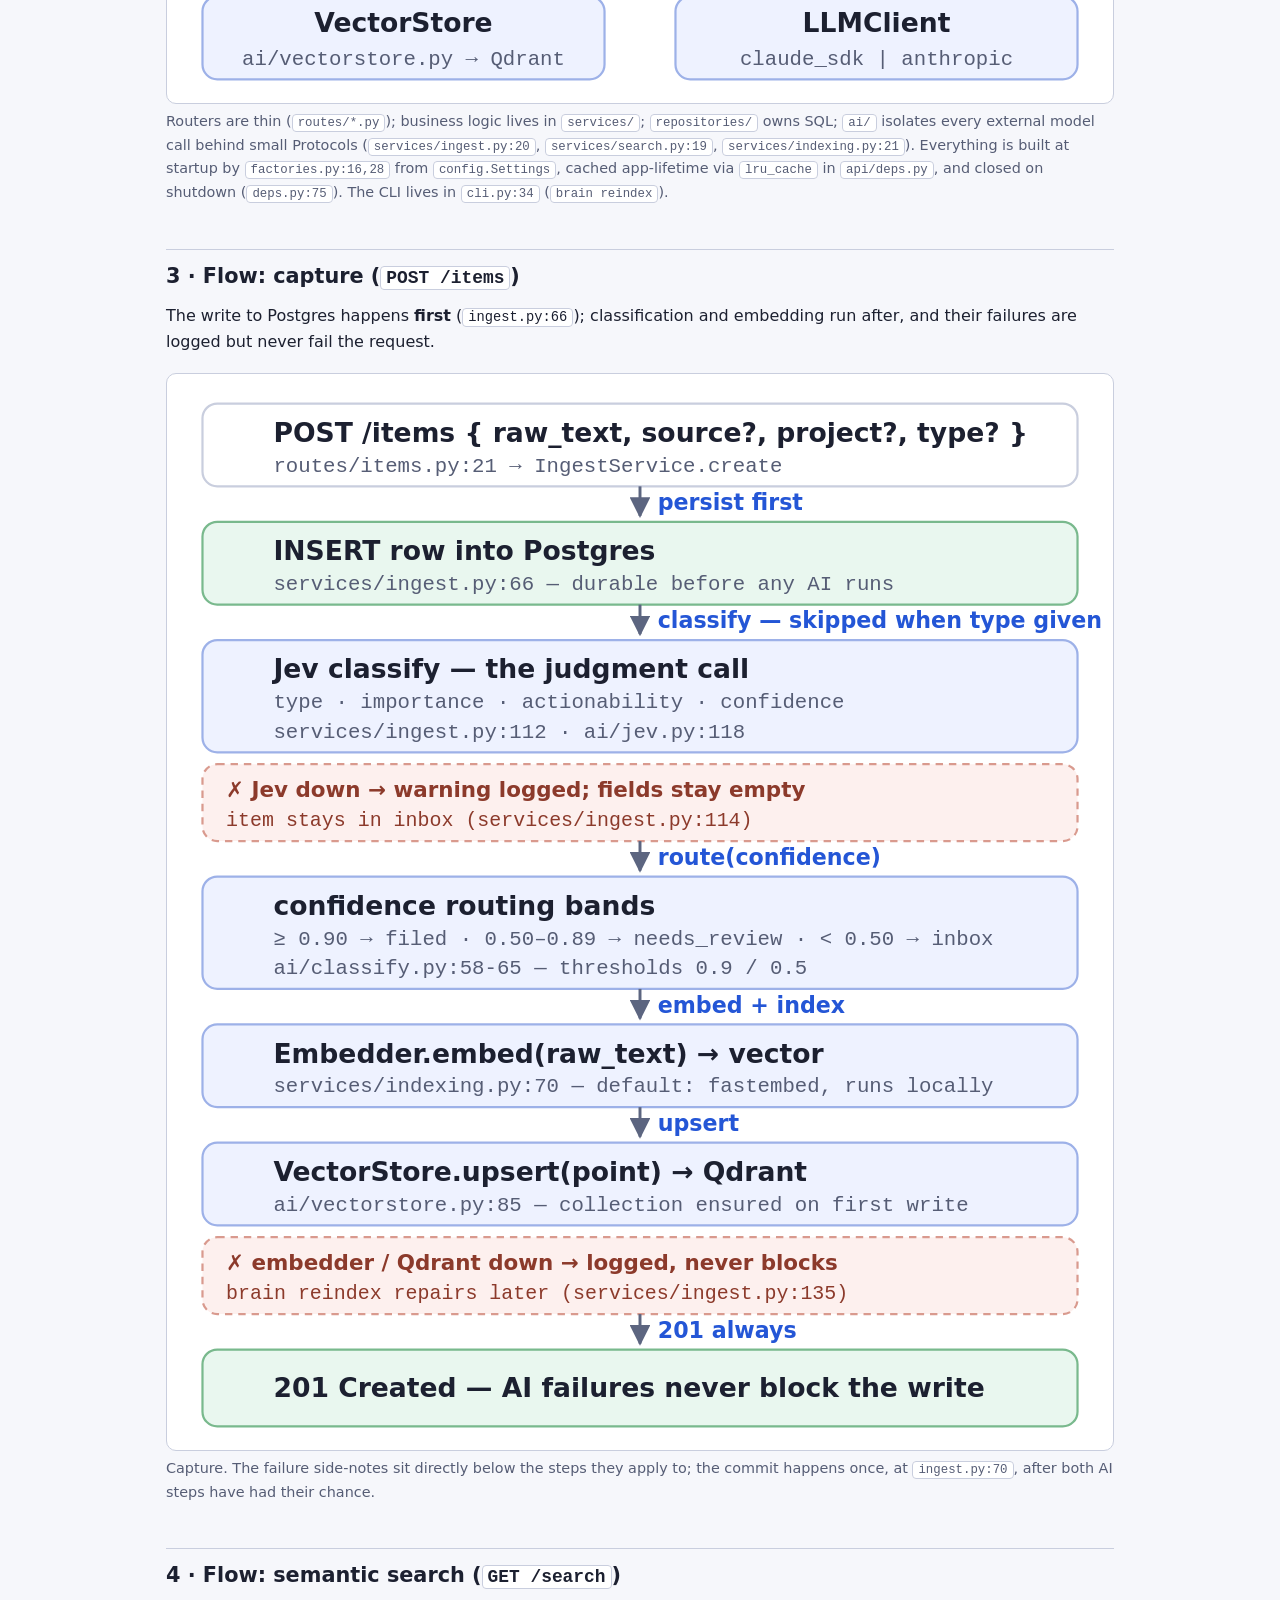
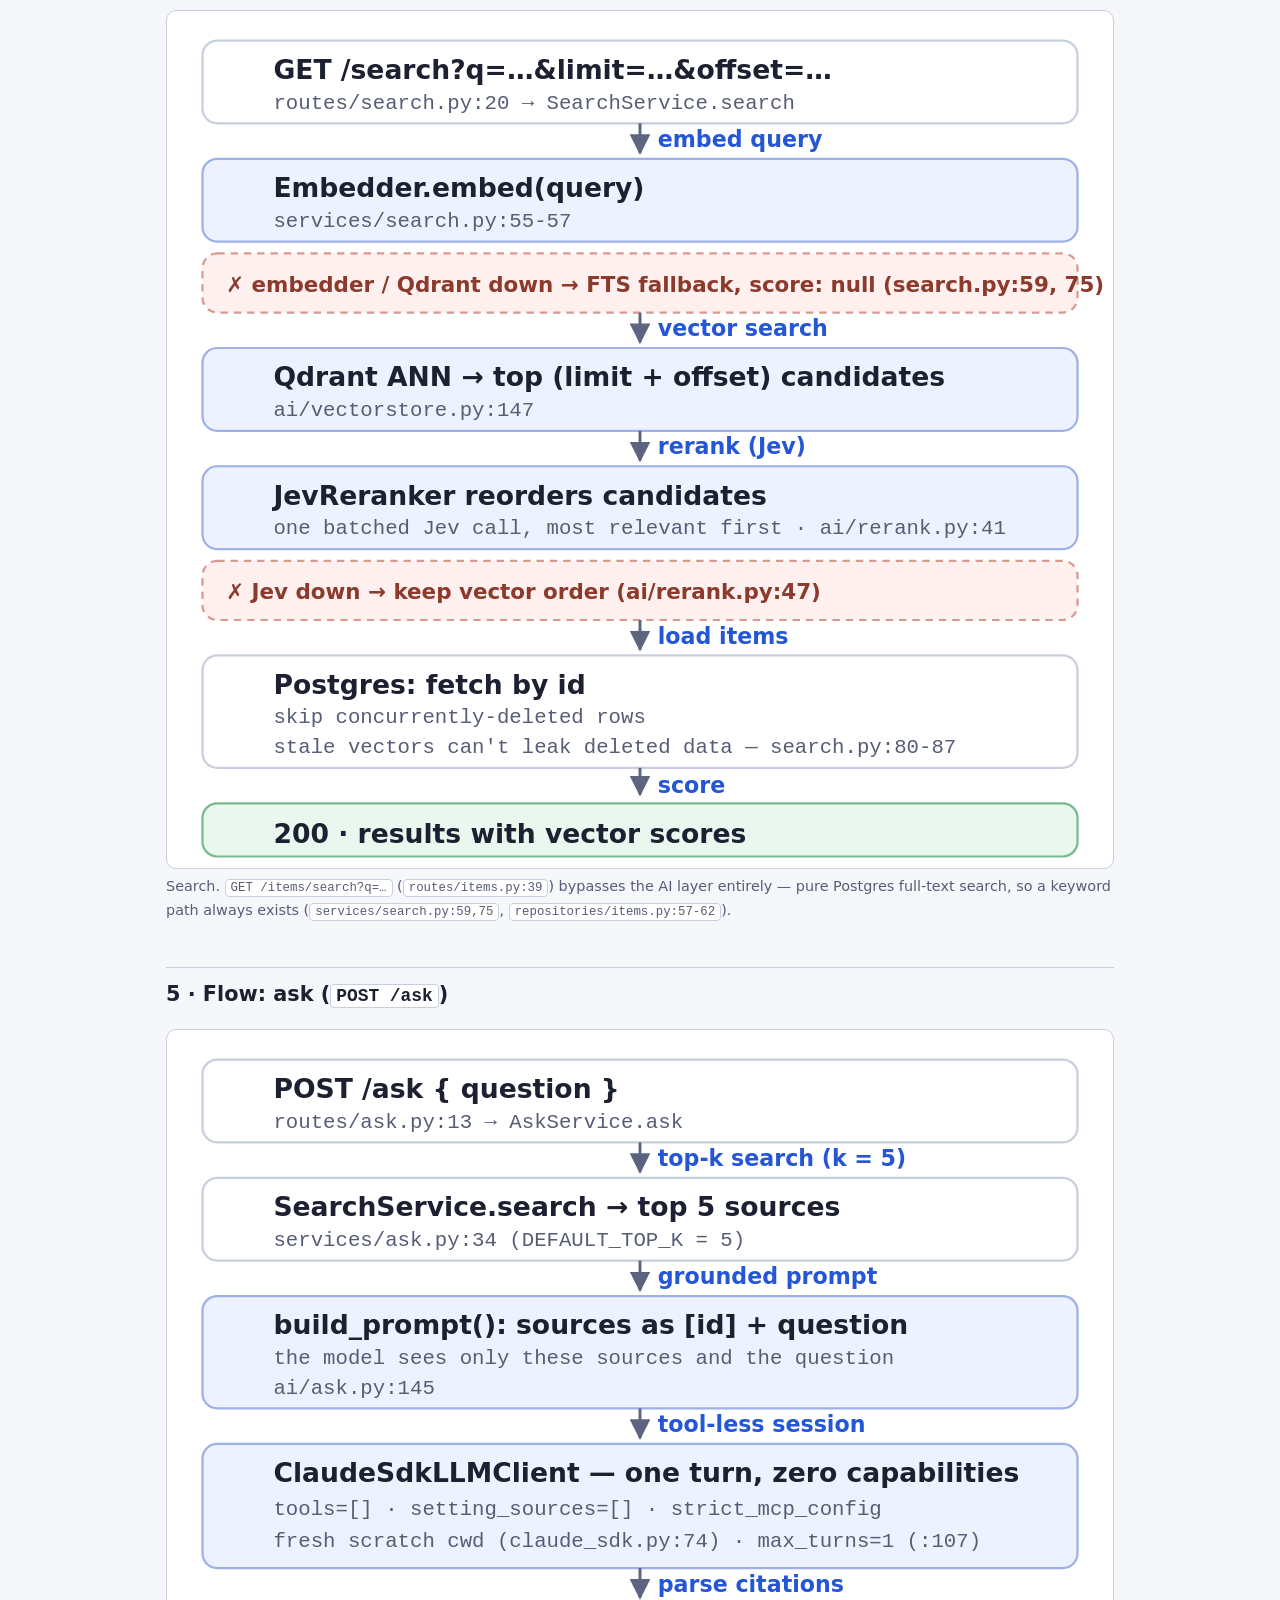
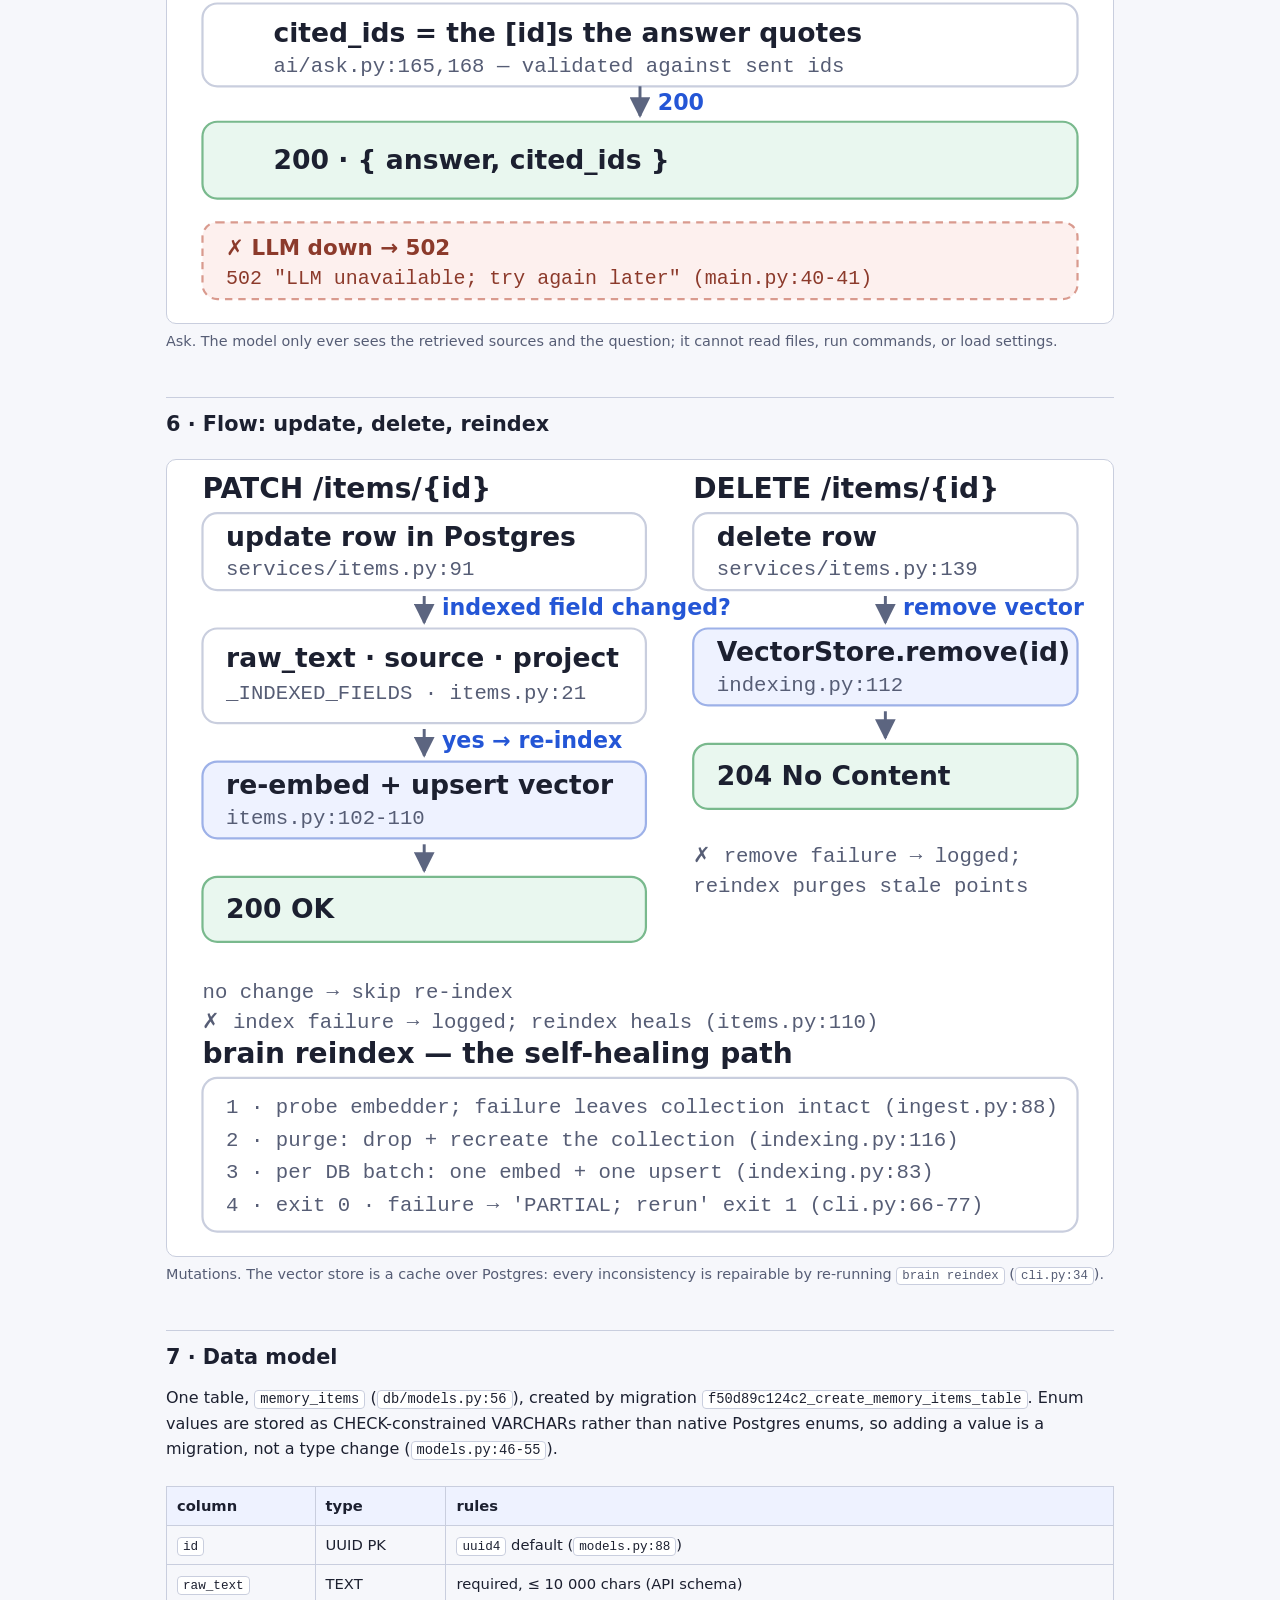
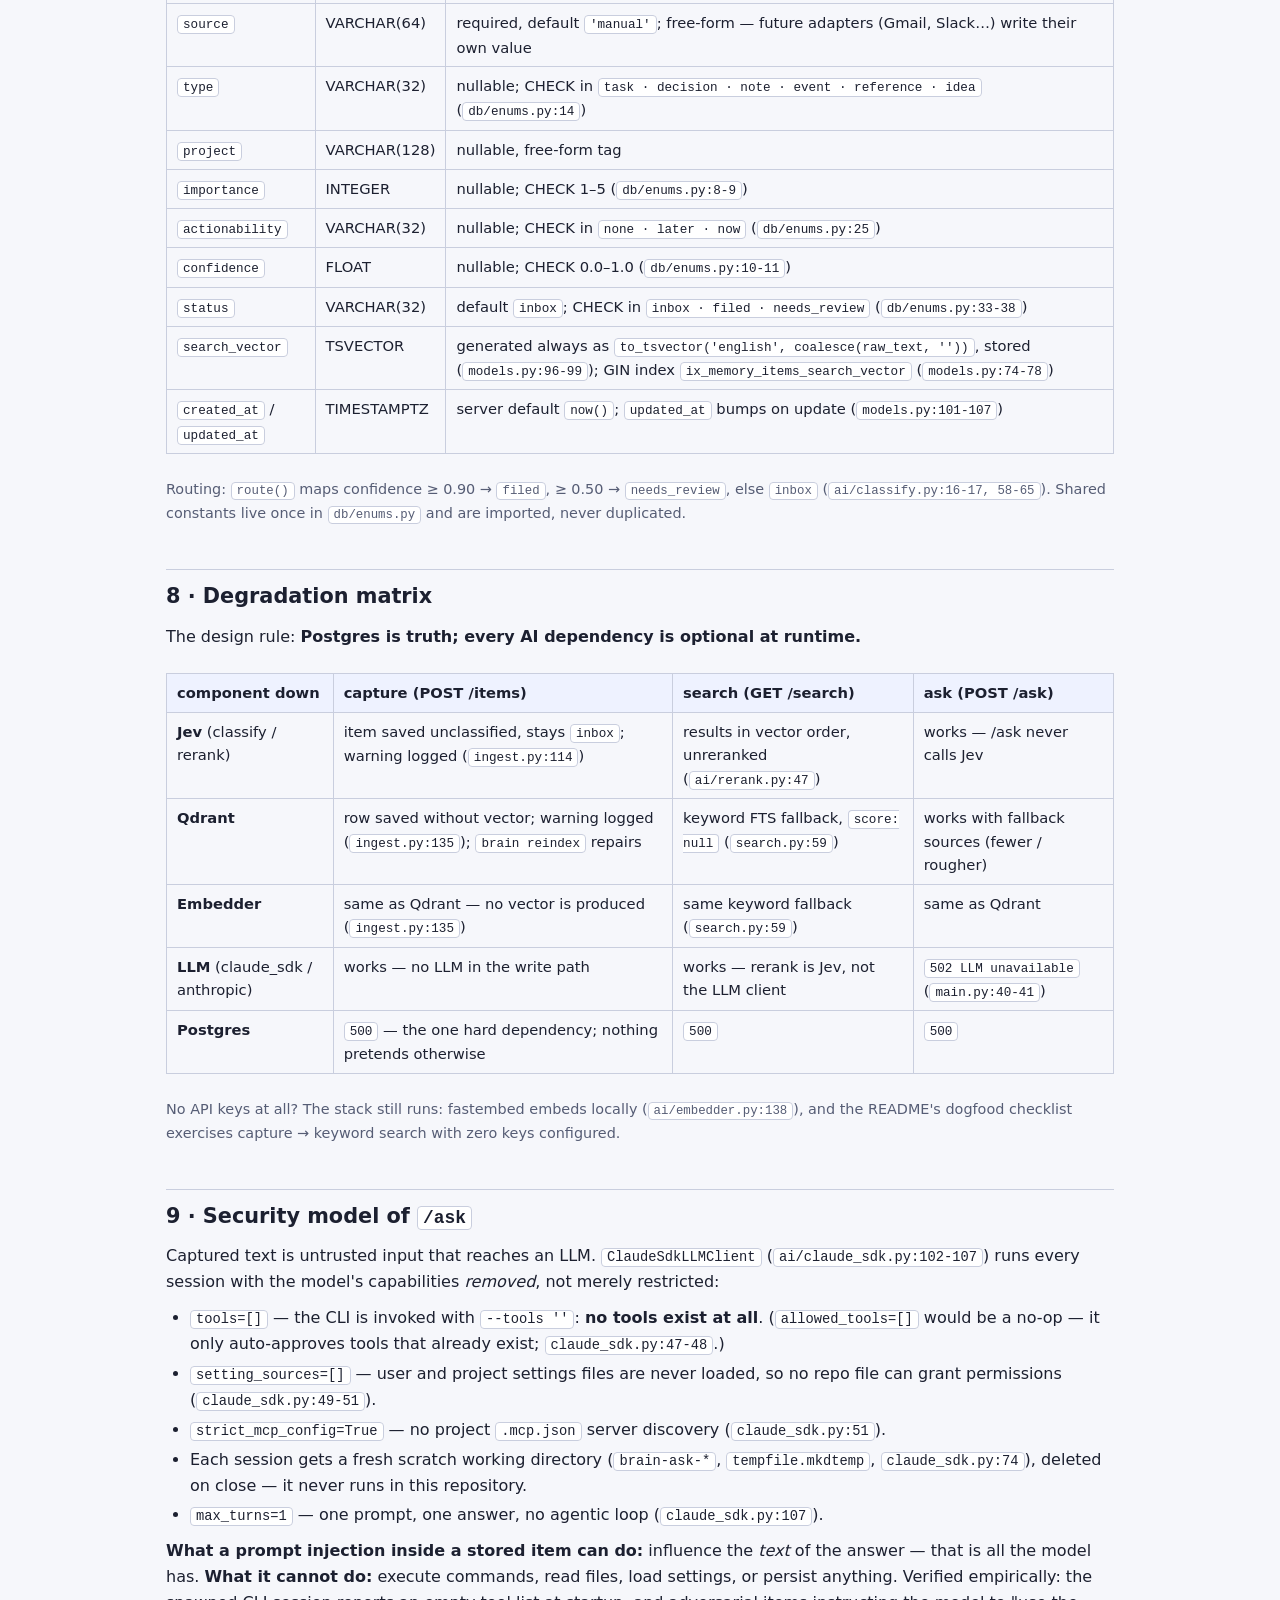
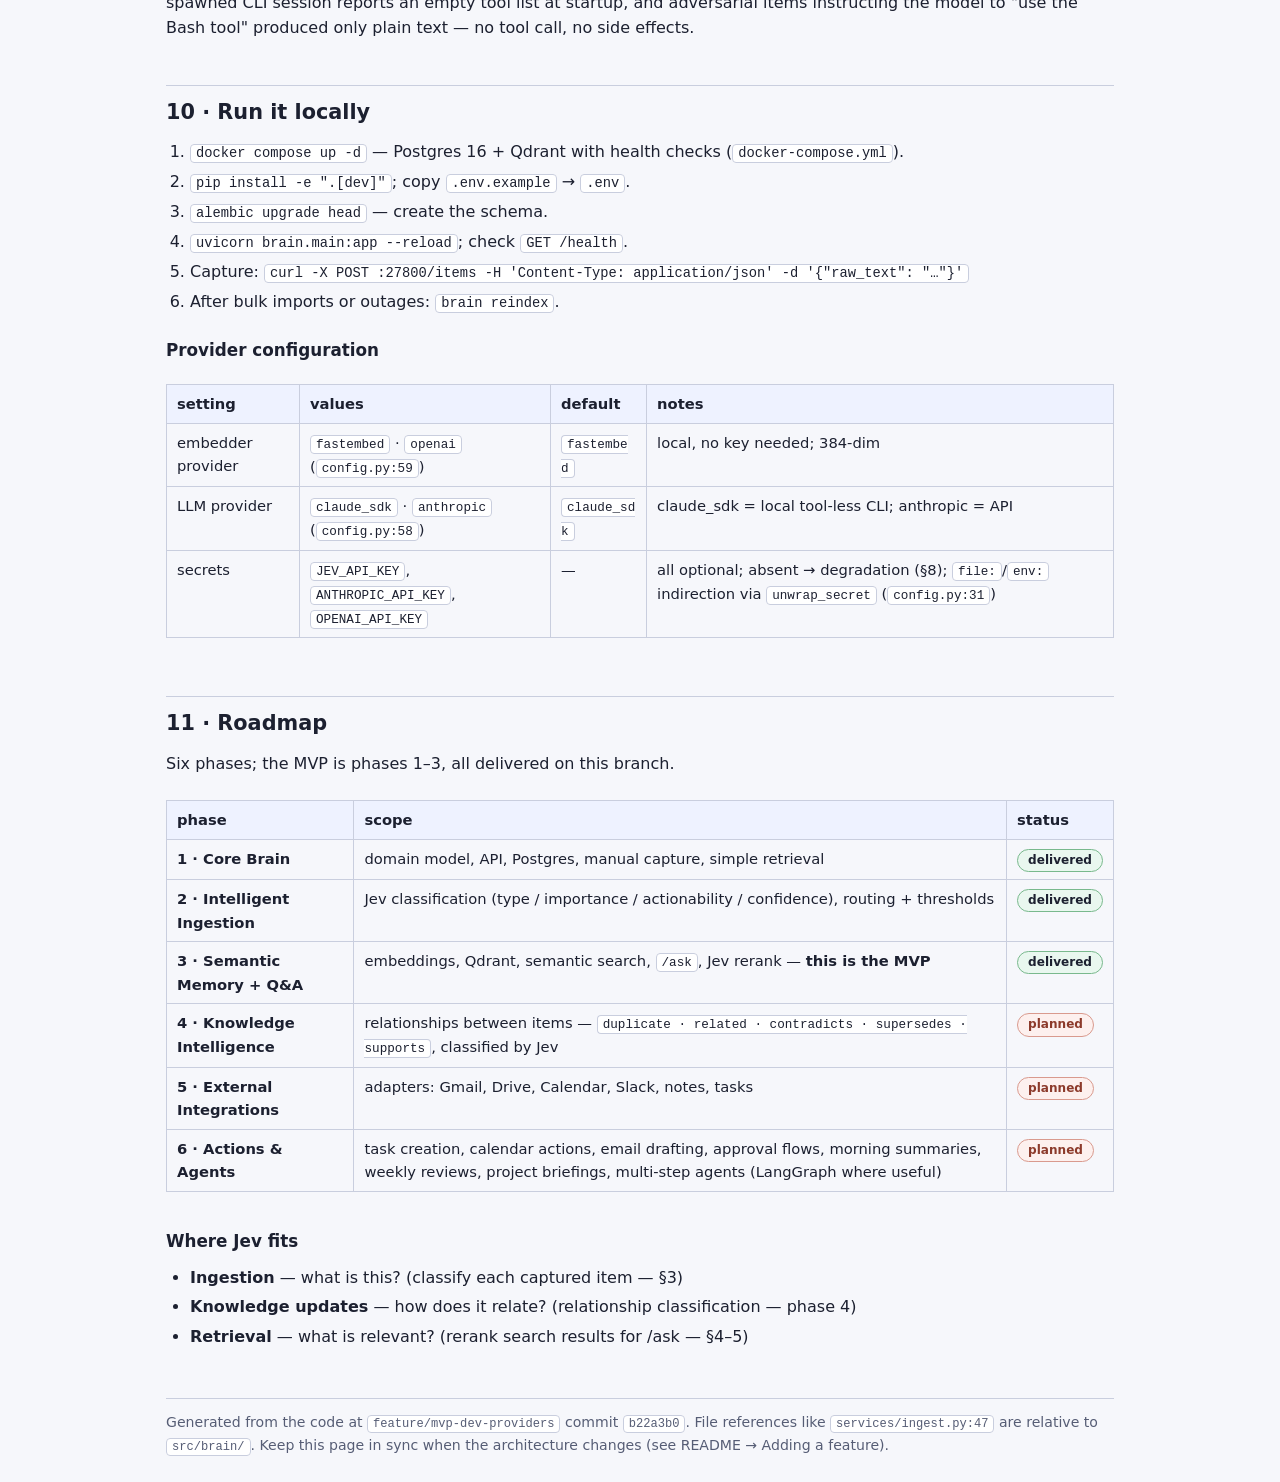
==== commit c4d79583: "Dedicated ports + compose restart policy Second Brain now owns ports nobody else uses (5432/6333/633" ====
--- a/docs/how-it-works.html
+++ b/docs/how-it-works.html
@@ -620,7 +620,7 @@
   <li><code>pip install -e ".[dev]"</code>; copy <code>.env.example</code> → <code>.env</code>.</li>
   <li><code>alembic upgrade head</code> — create the schema.</li>
   <li><code>uvicorn brain.main:app --reload</code>; check <code>GET /health</code>.</li>
-  <li>Capture: <code>curl -X POST :8000/items -H 'Content-Type: application/json' -d '{"raw_text": "…"}'</code></li>
+  <li>Capture: <code>curl -X POST :27800/items -H 'Content-Type: application/json' -d '{"raw_text": "…"}'</code></li>
   <li>After bulk imports or outages: <code>brain reindex</code>.</li>
 </ol>
 
